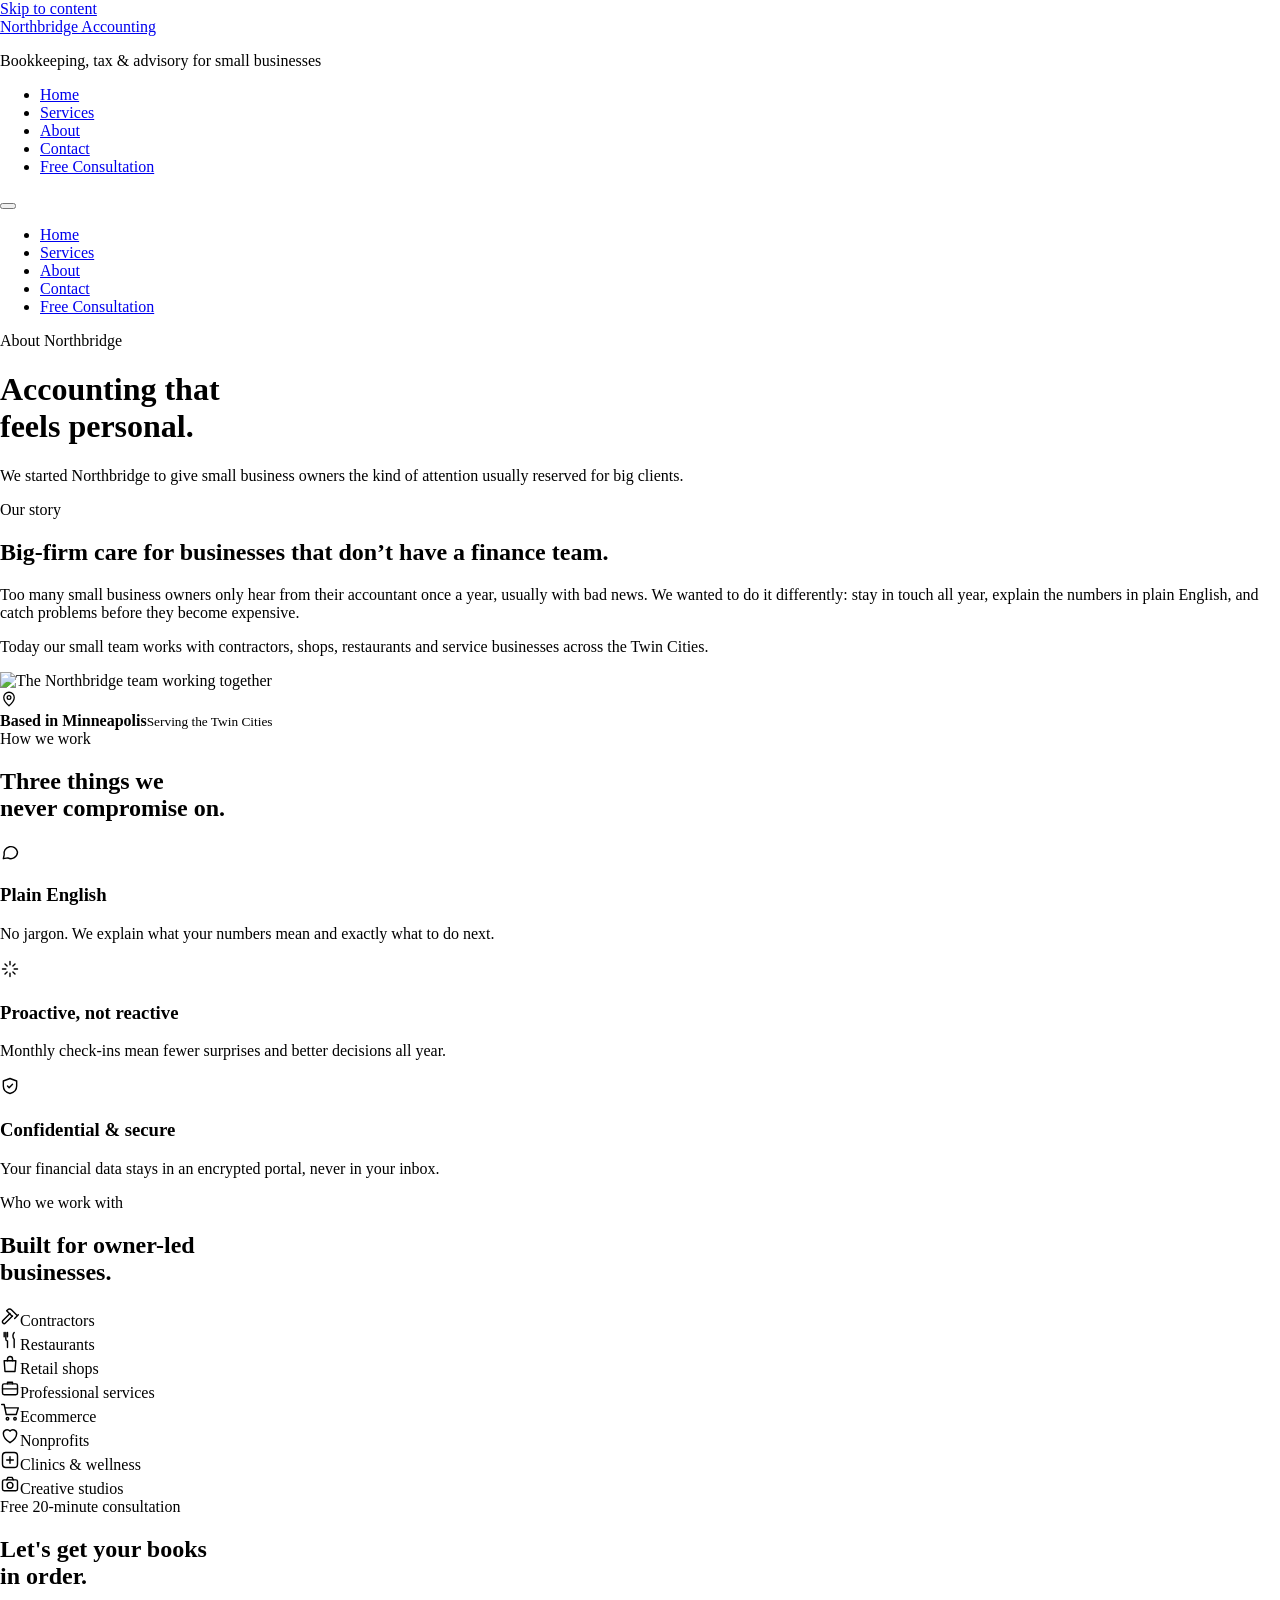
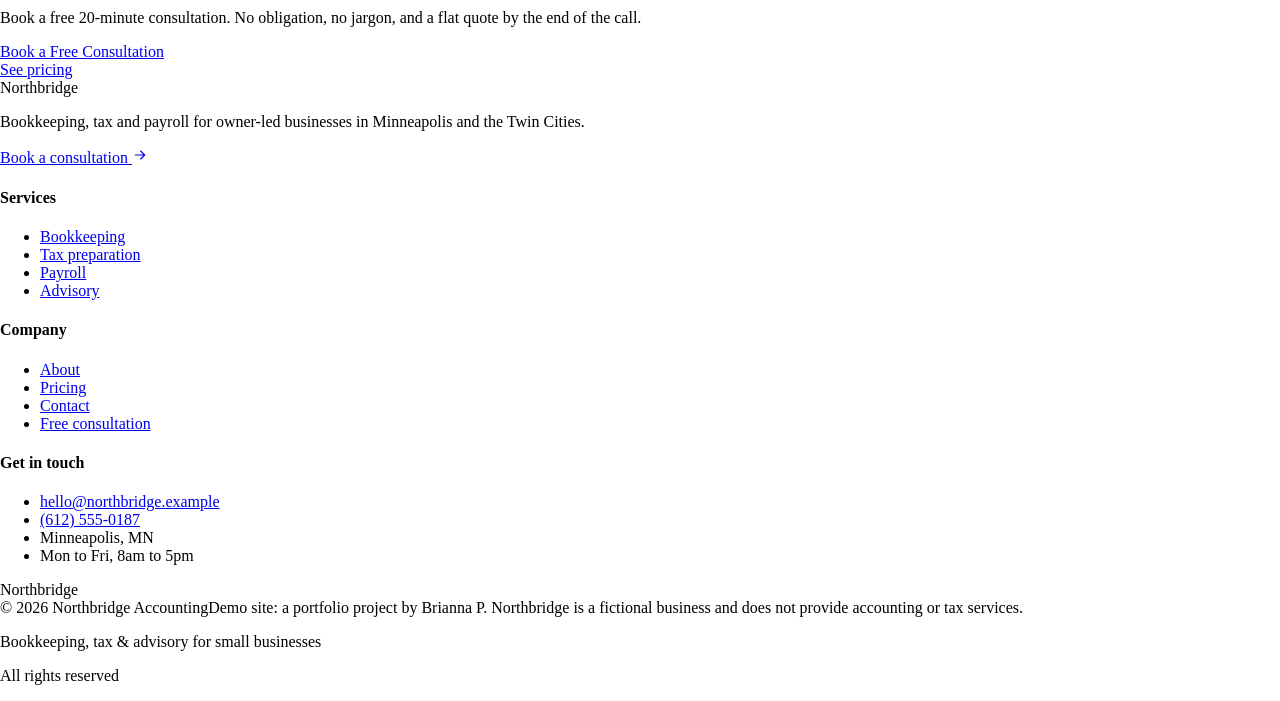
==== about/index.html @ c3b3b382 "Northbridge Accounting demo site (static export of WordPress + Elementor build) Co-Authored-By: Clau" ====
<!doctype html>
<html lang="en-US">
<head>
<meta name="robots" content="noindex">
	<meta charset="UTF-8">
	<meta name="viewport" content="width=device-width, initial-scale=1">
	<link rel="profile" href="https://gmpg.org/xfn/11">
		<style>
		@media (prefers-reduced-motion: no-preference) {
			@view-transition {
				navigation: auto;
			}

			::view-transition-group(root),
			::view-transition-old(root),
			::view-transition-new(root) {
				animation-delay: 0s;
				animation-duration: 0s;
			}

			::view-transition-old(root),
			::view-transition-new(root) {
				mix-blend-mode: normal;
			}
		}
	</style>
	<title>About &#8211; Northbridge Accounting</title>
<meta name='robots' content='max-image-preview:large' />
<meta name="theme-color" content="#0A0F1C">
<link rel='dns-prefetch' href='//fonts.googleapis.com' />
<link rel="alternate" type="application/rss+xml" title="Northbridge Accounting &raquo; Feed" href="/northbridge-demo/feed/" />
<link rel="alternate" type="application/rss+xml" title="Northbridge Accounting &raquo; Comments Feed" href="/northbridge-demo/comments/feed/" />
<style id="wp-img-auto-sizes-contain-inline-css">
img:is([sizes=auto i],[sizes^="auto," i]){contain-intrinsic-size:3000px 1500px}
/*# sourceURL=wp-img-auto-sizes-contain-inline-css */
</style>
<style id="wp-emoji-styles-inline-css">

	img.wp-smiley, img.emoji {
		display: inline !important;
		border: none !important;
		box-shadow: none !important;
		height: 1em !important;
		width: 1em !important;
		margin: 0 0.07em !important;
		vertical-align: -0.1em !important;
		background: none !important;
		padding: 0 !important;
	}
/*# sourceURL=wp-emoji-styles-inline-css */
</style>
<style id="global-styles-inline-css">
:root{--wp--preset--aspect-ratio--square: 1;--wp--preset--aspect-ratio--4-3: 4/3;--wp--preset--aspect-ratio--3-4: 3/4;--wp--preset--aspect-ratio--3-2: 3/2;--wp--preset--aspect-ratio--2-3: 2/3;--wp--preset--aspect-ratio--16-9: 16/9;--wp--preset--aspect-ratio--9-16: 9/16;--wp--preset--color--black: #000000;--wp--preset--color--cyan-bluish-gray: #abb8c3;--wp--preset--color--white: #ffffff;--wp--preset--color--pale-pink: #f78da7;--wp--preset--color--vivid-red: #cf2e2e;--wp--preset--color--luminous-vivid-orange: #ff6900;--wp--preset--color--luminous-vivid-amber: #fcb900;--wp--preset--color--light-green-cyan: #7bdcb5;--wp--preset--color--vivid-green-cyan: #00d084;--wp--preset--color--pale-cyan-blue: #8ed1fc;--wp--preset--color--vivid-cyan-blue: #0693e3;--wp--preset--color--vivid-purple: #9b51e0;--wp--preset--gradient--vivid-cyan-blue-to-vivid-purple: linear-gradient(135deg,rgb(6,147,227) 0%,rgb(155,81,224) 100%);--wp--preset--gradient--light-green-cyan-to-vivid-green-cyan: linear-gradient(135deg,rgb(122,220,180) 0%,rgb(0,208,130) 100%);--wp--preset--gradient--luminous-vivid-amber-to-luminous-vivid-orange: linear-gradient(135deg,rgb(252,185,0) 0%,rgb(255,105,0) 100%);--wp--preset--gradient--luminous-vivid-orange-to-vivid-red: linear-gradient(135deg,rgb(255,105,0) 0%,rgb(207,46,46) 100%);--wp--preset--gradient--very-light-gray-to-cyan-bluish-gray: linear-gradient(135deg,rgb(238,238,238) 0%,rgb(169,184,195) 100%);--wp--preset--gradient--cool-to-warm-spectrum: linear-gradient(135deg,rgb(74,234,220) 0%,rgb(151,120,209) 20%,rgb(207,42,186) 40%,rgb(238,44,130) 60%,rgb(251,105,98) 80%,rgb(254,248,76) 100%);--wp--preset--gradient--blush-light-purple: linear-gradient(135deg,rgb(255,206,236) 0%,rgb(152,150,240) 100%);--wp--preset--gradient--blush-bordeaux: linear-gradient(135deg,rgb(254,205,165) 0%,rgb(254,45,45) 50%,rgb(107,0,62) 100%);--wp--preset--gradient--luminous-dusk: linear-gradient(135deg,rgb(255,203,112) 0%,rgb(199,81,192) 50%,rgb(65,88,208) 100%);--wp--preset--gradient--pale-ocean: linear-gradient(135deg,rgb(255,245,203) 0%,rgb(182,227,212) 50%,rgb(51,167,181) 100%);--wp--preset--gradient--electric-grass: linear-gradient(135deg,rgb(202,248,128) 0%,rgb(113,206,126) 100%);--wp--preset--gradient--midnight: linear-gradient(135deg,rgb(2,3,129) 0%,rgb(40,116,252) 100%);--wp--preset--font-size--small: 13px;--wp--preset--font-size--medium: 20px;--wp--preset--font-size--large: 36px;--wp--preset--font-size--x-large: 42px;--wp--preset--spacing--20: 0.44rem;--wp--preset--spacing--30: 0.67rem;--wp--preset--spacing--40: 1rem;--wp--preset--spacing--50: 1.5rem;--wp--preset--spacing--60: 2.25rem;--wp--preset--spacing--70: 3.38rem;--wp--preset--spacing--80: 5.06rem;--wp--preset--shadow--natural: 6px 6px 9px rgba(0, 0, 0, 0.2);--wp--preset--shadow--deep: 12px 12px 50px rgba(0, 0, 0, 0.4);--wp--preset--shadow--sharp: 6px 6px 0px rgba(0, 0, 0, 0.2);--wp--preset--shadow--outlined: 6px 6px 0px -3px rgb(255, 255, 255), 6px 6px rgb(0, 0, 0);--wp--preset--shadow--crisp: 6px 6px 0px rgb(0, 0, 0);}.wp-block-button{--wp--preset--dimension--25: 25%;--wp--preset--dimension--50: 50%;--wp--preset--dimension--75: 75%;--wp--preset--dimension--100: 100%;}:root { --wp--style--global--content-size: 800px;--wp--style--global--wide-size: 1200px; }:where(body) { margin: 0; }.wp-site-blocks > .alignleft { float: left; margin-right: 2em; }.wp-site-blocks > .alignright { float: right; margin-left: 2em; }.wp-site-blocks > .aligncenter { justify-content: center; margin-left: auto; margin-right: auto; }:where(.wp-site-blocks) > * { margin-block-start: 24px; margin-block-end: 0; }:where(.wp-site-blocks) > :first-child { margin-block-start: 0; }:where(.wp-site-blocks) > :last-child { margin-block-end: 0; }:root { --wp--style--block-gap: 24px; }:root :where(.is-layout-flow) > :first-child{margin-block-start: 0;}:root :where(.is-layout-flow) > :last-child{margin-block-end: 0;}:root :where(.is-layout-flow) > *{margin-block-start: 24px;margin-block-end: 0;}:root :where(.is-layout-constrained) > :first-child{margin-block-start: 0;}:root :where(.is-layout-constrained) > :last-child{margin-block-end: 0;}:root :where(.is-layout-constrained) > *{margin-block-start: 24px;margin-block-end: 0;}:root :where(.is-layout-flex){gap: 24px;}:root :where(.is-layout-grid){gap: 24px;}.is-layout-flow > .alignleft{float: left;margin-inline-start: 0;margin-inline-end: 2em;}.is-layout-flow > .alignright{float: right;margin-inline-start: 2em;margin-inline-end: 0;}.is-layout-flow > .aligncenter{margin-left: auto !important;margin-right: auto !important;}.is-layout-constrained > .alignleft{float: left;margin-inline-start: 0;margin-inline-end: 2em;}.is-layout-constrained > .alignright{float: right;margin-inline-start: 2em;margin-inline-end: 0;}.is-layout-constrained > .aligncenter{margin-left: auto !important;margin-right: auto !important;}.is-layout-constrained > :where(:not(.alignleft):not(.alignright):not(.alignfull)){max-width: var(--wp--style--global--content-size);margin-left: auto !important;margin-right: auto !important;}.is-layout-constrained > .alignwide{max-width: var(--wp--style--global--wide-size);}body .is-layout-flex{display: flex;}.is-layout-flex{flex-wrap: wrap;align-items: center;}.is-layout-flex > :is(*, div){margin: 0;}body .is-layout-grid{display: grid;}.is-layout-grid > :is(*, div){margin: 0;}body{padding-top: 0px;padding-right: 0px;padding-bottom: 0px;padding-left: 0px;}:root :where(.wp-element-button, .wp-block-button__link){background-color: #32373c;border-width: 0;color: #fff;font-family: inherit;font-size: inherit;font-style: inherit;font-weight: inherit;letter-spacing: inherit;line-height: inherit;padding-top: calc(0.667em + 2px);padding-right: calc(1.333em + 2px);padding-bottom: calc(0.667em + 2px);padding-left: calc(1.333em + 2px);text-decoration: none;text-transform: inherit;}.has-black-color{color: var(--wp--preset--color--black) !important;}.has-cyan-bluish-gray-color{color: var(--wp--preset--color--cyan-bluish-gray) !important;}.has-white-color{color: var(--wp--preset--color--white) !important;}.has-pale-pink-color{color: var(--wp--preset--color--pale-pink) !important;}.has-vivid-red-color{color: var(--wp--preset--color--vivid-red) !important;}.has-luminous-vivid-orange-color{color: var(--wp--preset--color--luminous-vivid-orange) !important;}.has-luminous-vivid-amber-color{color: var(--wp--preset--color--luminous-vivid-amber) !important;}.has-light-green-cyan-color{color: var(--wp--preset--color--light-green-cyan) !important;}.has-vivid-green-cyan-color{color: var(--wp--preset--color--vivid-green-cyan) !important;}.has-pale-cyan-blue-color{color: var(--wp--preset--color--pale-cyan-blue) !important;}.has-vivid-cyan-blue-color{color: var(--wp--preset--color--vivid-cyan-blue) !important;}.has-vivid-purple-color{color: var(--wp--preset--color--vivid-purple) !important;}.has-black-background-color{background-color: var(--wp--preset--color--black) !important;}.has-cyan-bluish-gray-background-color{background-color: var(--wp--preset--color--cyan-bluish-gray) !important;}.has-white-background-color{background-color: var(--wp--preset--color--white) !important;}.has-pale-pink-background-color{background-color: var(--wp--preset--color--pale-pink) !important;}.has-vivid-red-background-color{background-color: var(--wp--preset--color--vivid-red) !important;}.has-luminous-vivid-orange-background-color{background-color: var(--wp--preset--color--luminous-vivid-orange) !important;}.has-luminous-vivid-amber-background-color{background-color: var(--wp--preset--color--luminous-vivid-amber) !important;}.has-light-green-cyan-background-color{background-color: var(--wp--preset--color--light-green-cyan) !important;}.has-vivid-green-cyan-background-color{background-color: var(--wp--preset--color--vivid-green-cyan) !important;}.has-pale-cyan-blue-background-color{background-color: var(--wp--preset--color--pale-cyan-blue) !important;}.has-vivid-cyan-blue-background-color{background-color: var(--wp--preset--color--vivid-cyan-blue) !important;}.has-vivid-purple-background-color{background-color: var(--wp--preset--color--vivid-purple) !important;}.has-black-border-color{border-color: var(--wp--preset--color--black) !important;}.has-cyan-bluish-gray-border-color{border-color: var(--wp--preset--color--cyan-bluish-gray) !important;}.has-white-border-color{border-color: var(--wp--preset--color--white) !important;}.has-pale-pink-border-color{border-color: var(--wp--preset--color--pale-pink) !important;}.has-vivid-red-border-color{border-color: var(--wp--preset--color--vivid-red) !important;}.has-luminous-vivid-orange-border-color{border-color: var(--wp--preset--color--luminous-vivid-orange) !important;}.has-luminous-vivid-amber-border-color{border-color: var(--wp--preset--color--luminous-vivid-amber) !important;}.has-light-green-cyan-border-color{border-color: var(--wp--preset--color--light-green-cyan) !important;}.has-vivid-green-cyan-border-color{border-color: var(--wp--preset--color--vivid-green-cyan) !important;}.has-pale-cyan-blue-border-color{border-color: var(--wp--preset--color--pale-cyan-blue) !important;}.has-vivid-cyan-blue-border-color{border-color: var(--wp--preset--color--vivid-cyan-blue) !important;}.has-vivid-purple-border-color{border-color: var(--wp--preset--color--vivid-purple) !important;}.has-vivid-cyan-blue-to-vivid-purple-gradient-background{background: var(--wp--preset--gradient--vivid-cyan-blue-to-vivid-purple) !important;}.has-light-green-cyan-to-vivid-green-cyan-gradient-background{background: var(--wp--preset--gradient--light-green-cyan-to-vivid-green-cyan) !important;}.has-luminous-vivid-amber-to-luminous-vivid-orange-gradient-background{background: var(--wp--preset--gradient--luminous-vivid-amber-to-luminous-vivid-orange) !important;}.has-luminous-vivid-orange-to-vivid-red-gradient-background{background: var(--wp--preset--gradient--luminous-vivid-orange-to-vivid-red) !important;}.has-very-light-gray-to-cyan-bluish-gray-gradient-background{background: var(--wp--preset--gradient--very-light-gray-to-cyan-bluish-gray) !important;}.has-cool-to-warm-spectrum-gradient-background{background: var(--wp--preset--gradient--cool-to-warm-spectrum) !important;}.has-blush-light-purple-gradient-background{background: var(--wp--preset--gradient--blush-light-purple) !important;}.has-blush-bordeaux-gradient-background{background: var(--wp--preset--gradient--blush-bordeaux) !important;}.has-luminous-dusk-gradient-background{background: var(--wp--preset--gradient--luminous-dusk) !important;}.has-pale-ocean-gradient-background{background: var(--wp--preset--gradient--pale-ocean) !important;}.has-electric-grass-gradient-background{background: var(--wp--preset--gradient--electric-grass) !important;}.has-midnight-gradient-background{background: var(--wp--preset--gradient--midnight) !important;}.has-small-font-size{font-size: var(--wp--preset--font-size--small) !important;}.has-medium-font-size{font-size: var(--wp--preset--font-size--medium) !important;}.has-large-font-size{font-size: var(--wp--preset--font-size--large) !important;}.has-x-large-font-size{font-size: var(--wp--preset--font-size--x-large) !important;}
:root :where(.wp-block-icon svg){width: 24px;}
:root :where(.wp-block-pullquote){font-size: 1.5em;line-height: 1.6;}
/*# sourceURL=global-styles-inline-css */
</style>
<link rel='stylesheet' id='contact-form-7-css' href='/northbridge-demo/wp-content/plugins/contact-form-7/includes/css/styles.css?ver=6.2.3' media='all' />
<link rel='stylesheet' id='hello-elementor-css' href='/northbridge-demo/wp-content/themes/hello-elementor/assets/css/reset.css?ver=3.5.1' media='all' />
<link rel='stylesheet' id='hello-elementor-theme-style-css' href='/northbridge-demo/wp-content/themes/hello-elementor/assets/css/theme.css?ver=3.5.1' media='all' />
<link rel='stylesheet' id='hello-elementor-header-footer-css' href='/northbridge-demo/wp-content/themes/hello-elementor/assets/css/header-footer.css?ver=3.5.1' media='all' />
<link rel='stylesheet' id='elementor-frontend-css' href='/northbridge-demo/wp-content/plugins/elementor/assets/css/frontend.min.css?ver=4.3.5' media='all' />
<style id="elementor-frontend-inline-css">
.e-heading-base a, .e-paragraph-base a { all: unset; cursor: pointer; }form[data-element_type="e-form"].form-state-success [data-element_type="e-form-success-message"],form[data-element_type="e-form"].form-state-error [data-element_type="e-form-error-message"]{ display: block; }.elementor-edit-mode [data-element_type="e-form-success-message"]:is(.elementor-element-editable, :has(.elementor-element-editable), :has(> .elementor-empty-view)),.elementor-edit-mode [data-element_type="e-form-error-message"]:is(.elementor-element-editable, :has(.elementor-element-editable), :has(> .elementor-empty-view)){ display: block; }.e-background-video { position: relative; overflow: hidden; }.e-background-video__media { position: absolute; inset: 0; width: 100%; height: 100%; object-fit: cover; pointer-events: none; z-index: 0; }.e-background-video__content { position: relative; z-index: 1; flex: 1 1 auto; }.elementor-edit-mode .e-background-video__content.e-atomic-element:has(> .elementor-empty-view) { display: flex; flex-direction: column; flex: 1 1 auto; min-height: 0; }.elementor-edit-mode .e-background-video__content.e-atomic-element:has(> .elementor-empty-view) > .elementor-empty-view.elementor-empty-view { position: relative; flex: 1 1 auto; min-height: 120px; height: auto; width: 100%; }.elementor-edit-mode .e-background-video__content.e-atomic-element:has(> .elementor-empty-view) > .elementor-empty-view > .elementor-first-add { position: absolute; inset: 0; width: 100%; height: 100%; }.e-background-video__controls { z-index: 2; }.e-background-video__play, .e-background-video__pause { appearance: none; -webkit-appearance: none; }.e-background-video.e-background-video--playing .e-background-video__play { display: none; }.e-background-video.e-background-video--paused .e-background-video__pause { display: none; }.e-background-video:not(.e-background-video--playing):not(.e-background-video--paused) .e-background-video__controls,.e-background-video:not(.e-background-video--playing):not(.e-background-video--paused) .e-background-video__play,.e-background-video:not(.e-background-video--playing):not(.e-background-video--paused) .e-background-video__pause { display: none; }.e-accordion-item-header-base { list-style: none; }.e-accordion-item-header-base::-webkit-details-marker { display: none; }.e-accordion-item-base { interpolate-size: allow-keywords; }.e-accordion-item-base::details-content {block-size: 0; overflow: hidden;transition: block-size .3s ease, content-visibility .3s ease allow-discrete;}.e-accordion-item-base[open]::details-content { block-size: auto; }.e-accordion-item-icon-base.e-accordion-item-icon-base .e-svg-base { width: auto; height: 100%; max-width: 100%; }.e-accordion-item-icon-base.e-accordion-item-icon-base .e-svg-base svg { width: auto !important; }.e-accordion-item-icon-base svg { transition: transform .3s ease; }.e-accordion-item-base[open] > summary .e-accordion-item-icon-base svg { transform: rotate(180deg); }
/*# sourceURL=elementor-frontend-inline-css */
</style>
<link rel='stylesheet' id='elementor-post-4-css' href='/northbridge-demo/wp-content/uploads/elementor/css/post-4.css?ver=1792617129' media='all' />
<link rel='stylesheet' id='widget-heading-css' href='/northbridge-demo/wp-content/plugins/elementor/assets/css/widget-heading.min.css?ver=4.3.5' media='all' />
<link rel='stylesheet' id='elementor-post-21-css' href='/northbridge-demo/wp-content/uploads/elementor/css/post-21.css?ver=1792617133' media='all' />
<link rel='stylesheet' id='base-desktop-css' href='/northbridge-demo/wp-content/uploads/elementor/css/base-desktop.css?ver=6ad92aa936b00' media='all' />
<link rel='stylesheet' id='base-mobile-css' href='/northbridge-demo/wp-content/uploads/elementor/css/base-mobile.css?ver=6ad92aa936b00' media='(max-width:767px)' />
<link rel='stylesheet' id='nb-fonts-css' href='https://fonts.googleapis.com/css2?family=Inter:wght@400;500;600&#038;family=Inter+Tight:wght@500;600;700&#038;display=swap' media='all' />
<link rel='stylesheet' id='nb-site-css' href='/northbridge-demo/wp-content/plugins/northbridge-site/assets/nb.css?ver=1.0.1792617644' media='all' />
<link rel='stylesheet' id='elementor-gf-intertight-css' href='https://fonts.googleapis.com/css?family=Inter+Tight:100,100italic,200,200italic,300,300italic,400,400italic,500,500italic,600,600italic,700,700italic,800,800italic,900,900italic&#038;display=swap' media='all' />
<link rel='stylesheet' id='elementor-gf-inter-css' href='https://fonts.googleapis.com/css?family=Inter:100,100italic,200,200italic,300,300italic,400,400italic,500,500italic,600,600italic,700,700italic,800,800italic,900,900italic&#038;display=swap' media='all' />
<script id="jquery-core-js" src="/northbridge-demo/wp-includes/js/jquery/jquery.min.js?ver=3.7.1"></script>
<script id="jquery-migrate-js" src="/northbridge-demo/wp-includes/js/jquery/jquery-migrate.min.js?ver=3.4.1"></script>
<meta name="generator" content="WordPress 7.1.3" />
<link rel="canonical" href="/northbridge-demo/about/" />
<link rel='shortlink' href='/northbridge-demo/?p=21' />
	<script>
		function addTargetBlankToExternalLinks() {
			function addTargetBlank(a) {
				const url = new URL(a.href, location);
				if (url.origin !== location.origin) {
					a.target = '_blank';
				}
			}

			// Set target="_blank" for existing external links – this
			// covers keyboard navigation.
			document.querySelectorAll('a[href]').forEach(a => {
				addTargetBlank(a);
			});

			// Set target="_blank" for external links when clicked.
			// This covers links that are added after the page has loaded.
			document.addEventListener('click', e => {
				// window, document, SVG Text nodes etc. don't have the `closest` method
				if ( !e.target?.closest ) {
					return;
				}
				const a = e.target.closest('a[href]');
				if (!a) return;
				addTargetBlank(a);
			});

			// Also handle focus events to cover keyboard navigation on
			// links that are added after the page has loaded.
			document.addEventListener('focus', e => {
				// window, document, SVG Text nodes etc. don't have the `closest` method
				if ( !e.target?.closest ) {
					return;
				}
				const a = e.target?.closest('a[href]');
				if (!a) return;
				addTargetBlank(a);
			}, true);
		}

		if (document.readyState === 'loading') {
			document.addEventListener('DOMContentLoaded', addTargetBlankToExternalLinks);
		} else {
			addTargetBlankToExternalLinks();
		}
	</script>

		<meta name="generator" content="Elementor 4.3.5; features: e_font_icon_svg, additional_custom_breakpoints; settings: css_print_method-external, google_font-enabled, font_display-swap">
			<style>
				.e-con.e-parent:nth-of-type(n+4):not(.e-lazyloaded):not(.e-no-lazyload),
				.e-con.e-parent:nth-of-type(n+4):not(.e-lazyloaded):not(.e-no-lazyload) * {
					background-image: none !important;
				}
				@media screen and (max-height: 1024px) {
					.e-con.e-parent:nth-of-type(n+3):not(.e-lazyloaded):not(.e-no-lazyload),
					.e-con.e-parent:nth-of-type(n+3):not(.e-lazyloaded):not(.e-no-lazyload) * {
						background-image: none !important;
					}
				}
				@media screen and (max-height: 640px) {
					.e-con.e-parent:nth-of-type(n+2):not(.e-lazyloaded):not(.e-no-lazyload),
					.e-con.e-parent:nth-of-type(n+2):not(.e-lazyloaded):not(.e-no-lazyload) * {
						background-image: none !important;
					}
				}
			</style>
			</head>
<body class="wp-singular page-template page-template-elementor_header_footer page page-id-21 wp-embed-responsive wp-theme-hello-elementor hello-elementor-default elementor-default elementor-template-full-width elementor-kit-4 elementor-page elementor-page-21">


<a class="skip-link screen-reader-text" href="#content">Skip to content</a>

<header id="site-header" class="site-header dynamic-header menu-dropdown-tablet">
	<div class="header-inner">
		<div class="site-branding show-title">
							<div class="site-title show">
					<a href="/northbridge-demo/" title="Home" rel="home">
						Northbridge Accounting					</a>
				</div>
							<p class="site-description show">
					Bookkeeping, tax &amp; advisory for small businesses				</p>
					</div>

					<nav class="site-navigation show" aria-label="Main menu">
				<ul id="menu-main-menu" class="menu"><li id="menu-item-27" class="menu-item menu-item-type-post_type menu-item-object-page menu-item-home menu-item-27"><a href="/northbridge-demo/">Home</a></li>
<li id="menu-item-28" class="menu-item menu-item-type-post_type menu-item-object-page menu-item-28"><a href="/northbridge-demo/services/">Services</a></li>
<li id="menu-item-29" class="menu-item menu-item-type-post_type menu-item-object-page current-menu-item page_item page-item-21 current_page_item menu-item-29"><a href="/northbridge-demo/about/" aria-current="page">About</a></li>
<li id="menu-item-30" class="menu-item menu-item-type-post_type menu-item-object-page menu-item-30"><a href="/northbridge-demo/contact/">Contact</a></li>
<li id="menu-item-31" class="fw-nav-cta menu-item menu-item-type-post_type menu-item-object-page menu-item-31"><a href="/northbridge-demo/book/">Free Consultation</a></li>
</ul>			</nav>
							<div class="site-navigation-toggle-holder show">
				<button type="button" class="site-navigation-toggle" aria-expanded="false" aria-label="Menu">
					<span class="site-navigation-toggle-icon" aria-hidden="true"></span>
				</button>
			</div>
			<nav class="site-navigation-dropdown show" aria-label="Mobile menu" aria-hidden="true" inert>
				<ul id="menu-main-menu-1" class="menu"><li class="menu-item menu-item-type-post_type menu-item-object-page menu-item-home menu-item-27"><a href="/northbridge-demo/">Home</a></li>
<li class="menu-item menu-item-type-post_type menu-item-object-page menu-item-28"><a href="/northbridge-demo/services/">Services</a></li>
<li class="menu-item menu-item-type-post_type menu-item-object-page current-menu-item page_item page-item-21 current_page_item menu-item-29"><a href="/northbridge-demo/about/" aria-current="page">About</a></li>
<li class="menu-item menu-item-type-post_type menu-item-object-page menu-item-30"><a href="/northbridge-demo/contact/">Contact</a></li>
<li class="fw-nav-cta menu-item menu-item-type-post_type menu-item-object-page menu-item-31"><a href="/northbridge-demo/book/">Free Consultation</a></li>
</ul>			</nav>
			</div>
</header>
		<div data-elementor-type="wp-page" data-elementor-id="21" class="elementor elementor-21">
				<div class="elementor-element elementor-element-6e38fbf e-con-boxed nb-sec nb-phero nb-glow nb-d e-flex e-con e-parent" data-id="6e38fbf" data-element_type="container" data-e-type="container">
					<div class="e-con-inner">
				<div class="elementor-element elementor-element-133dc81 nb-fit elementor-widget elementor-widget-html" data-id="133dc81" data-element_type="widget" data-e-type="widget" data-widget_type="html.default">
					<span class="nb-pill"><span class="nb-dot"></span>About Northbridge</span>				</div>
				<div class="elementor-element elementor-element-d92f760 nb-h1 nb-center elementor-widget elementor-widget-heading" data-id="d92f760" data-element_type="widget" data-e-type="widget" data-widget_type="heading.default">
					<h1 class="elementor-heading-title elementor-size-default">Accounting that<br>feels personal.</h1>				</div>
				<div class="elementor-element elementor-element-6845a12 nb-lead nb-center elementor-widget elementor-widget-text-editor" data-id="6845a12" data-element_type="widget" data-e-type="widget" data-widget_type="text-editor.default">
									<p>We started Northbridge to give small business owners the kind of attention usually reserved for big clients.</p>								</div>
					</div>
				</div>
		<div class="elementor-element elementor-element-accecc8 e-con-boxed nb-sec e-flex e-con e-parent" data-id="accecc8" data-element_type="container" data-e-type="container">
					<div class="e-con-inner">
		<div class="elementor-element elementor-element-1b73380 e-con-full e-flex e-con e-child" data-id="1b73380" data-element_type="container" data-e-type="container">
		<div class="elementor-element elementor-element-691aa7d e-con-full e-flex e-con e-child" data-id="691aa7d" data-element_type="container" data-e-type="container">
				<div class="elementor-element elementor-element-c9df778 nb-fit elementor-widget elementor-widget-html" data-id="c9df778" data-element_type="widget" data-e-type="widget" data-widget_type="html.default">
					<span class="nb-eyebrow">Our story</span>				</div>
				<div class="elementor-element elementor-element-39b9e12 nb-h2 elementor-widget elementor-widget-heading" data-id="39b9e12" data-element_type="widget" data-e-type="widget" data-widget_type="heading.default">
					<h2 class="elementor-heading-title elementor-size-default">Big-firm care for businesses that don&#8217;t have a finance team.</h2>				</div>
				<div class="elementor-element elementor-element-05b0056 nb-lead elementor-widget elementor-widget-text-editor" data-id="05b0056" data-element_type="widget" data-e-type="widget" data-widget_type="text-editor.default">
									<p>Too many small business owners only hear from their accountant once a year, usually with bad news. We wanted to do it differently: stay in touch all year, explain the numbers in plain English, and catch problems before they become expensive.</p><p>Today our small team works with contractors, shops, restaurants and service businesses across the Twin Cities.</p>								</div>
				</div>
		<div class="elementor-element elementor-element-0fdb8b2 e-con-full e-flex e-con e-child" data-id="0fdb8b2" data-element_type="container" data-e-type="container">
				<div class="elementor-element elementor-element-bbab612 elementor-widget elementor-widget-html" data-id="bbab612" data-element_type="widget" data-e-type="widget" data-widget_type="html.default">
					<div class="nb-photo"><img decoding="async" src="/northbridge-demo/wp-content/uploads/2026/10/northbridge-team-1024x684.jpg" alt="The Northbridge team working together" loading="lazy"><div class="nb-chip"><span class="nb-fi"><svg width="18" height="18" viewBox="0 0 24 24" fill="none" stroke="currentColor" stroke-width="1.7" stroke-linecap="round" stroke-linejoin="round" aria-hidden="true"><path d="M12 21s-7-6-7-11a7 7 0 0 1 14 0c0 5-7 11-7 11z"/><circle cx="12" cy="10" r="2.5"/></svg></span><div><b>Based in Minneapolis</b><small>Serving the Twin Cities</small></div></div></div>				</div>
				</div>
				</div>
					</div>
				</div>
		<div class="elementor-element elementor-element-2e67838 e-con-boxed nb-sec nb-alt e-flex e-con e-parent" data-id="2e67838" data-element_type="container" data-e-type="container">
					<div class="e-con-inner">
				<div class="elementor-element elementor-element-fc56bd7 nb-fit elementor-widget elementor-widget-html" data-id="fc56bd7" data-element_type="widget" data-e-type="widget" data-widget_type="html.default">
					<span class="nb-eyebrow">How we work</span>				</div>
				<div class="elementor-element elementor-element-6fbd22b nb-h2 nb-center elementor-widget elementor-widget-heading" data-id="6fbd22b" data-element_type="widget" data-e-type="widget" data-widget_type="heading.default">
					<h2 class="elementor-heading-title elementor-size-default">Three things we<br><span class="nb-soft">never compromise on.</span></h2>				</div>
				<div class="elementor-element elementor-element-8169616 elementor-widget elementor-widget-html" data-id="8169616" data-element_type="widget" data-e-type="widget" data-widget_type="html.default">
					<div class="nb-feats nb-feats--light">
<div class="nb-feat"><span class="nb-ico"><svg width="20" height="20" viewBox="0 0 24 24" fill="none" stroke="currentColor" stroke-width="1.7" stroke-linecap="round" stroke-linejoin="round" aria-hidden="true"><path d="M21 12a8 8 0 0 1-11.6 7.1L4 20l1-4.6A8 8 0 1 1 21 12z"/></svg></span><h3>Plain English</h3><p>No jargon. We explain what your numbers mean and exactly what to do next.</p></div>
<div class="nb-feat"><span class="nb-ico"><svg width="20" height="20" viewBox="0 0 24 24" fill="none" stroke="currentColor" stroke-width="1.7" stroke-linecap="round" stroke-linejoin="round" aria-hidden="true"><path d="M12 3v4M12 17v4M3 12h4M17 12h4M6 6l2.5 2.5M15.5 15.5 18 18M6 18l2.5-2.5M15.5 8.5 18 6"/></svg></span><h3>Proactive, not reactive</h3><p>Monthly check-ins mean fewer surprises and better decisions all year.</p></div>
<div class="nb-feat"><span class="nb-ico"><svg width="20" height="20" viewBox="0 0 24 24" fill="none" stroke="currentColor" stroke-width="1.7" stroke-linecap="round" stroke-linejoin="round" aria-hidden="true"><path d="M12 3 4 6v6c0 5 3.5 8 8 9 4.5-1 8-4 8-9V6z"/><path d="m9 12 2 2 4-4"/></svg></span><h3>Confidential &amp; secure</h3><p>Your financial data stays in an encrypted portal, never in your inbox.</p></div>
</div>				</div>
					</div>
				</div>
		<div class="elementor-element elementor-element-598fd8d e-con-boxed nb-sec e-flex e-con e-parent" data-id="598fd8d" data-element_type="container" data-e-type="container">
					<div class="e-con-inner">
				<div class="elementor-element elementor-element-d2cf46b nb-fit elementor-widget elementor-widget-html" data-id="d2cf46b" data-element_type="widget" data-e-type="widget" data-widget_type="html.default">
					<span class="nb-eyebrow">Who we work with</span>				</div>
				<div class="elementor-element elementor-element-9cd0c47 nb-h2 nb-center elementor-widget elementor-widget-heading" data-id="9cd0c47" data-element_type="widget" data-e-type="widget" data-widget_type="heading.default">
					<h2 class="elementor-heading-title elementor-size-default">Built for owner-led<br><span class="nb-soft">businesses.</span></h2>				</div>
				<div class="elementor-element elementor-element-778a12c elementor-widget elementor-widget-html" data-id="778a12c" data-element_type="widget" data-e-type="widget" data-widget_type="html.default">
					<div class="nb-inds"><div class="nb-indt"><span class="nb-ico"><svg width="20" height="20" viewBox="0 0 24 24" fill="none" stroke="currentColor" stroke-width="1.7" stroke-linecap="round" stroke-linejoin="round" aria-hidden="true"><path d="m15 12-8.5 8.5a2.1 2.1 0 0 1-3-3L12 9"/><path d="M17.6 15 22 10.6M20.9 11.7l-6.6-6.6a4 4 0 0 0-5.6 0L8 5.8l6.6 6.6"/></svg></span>Contractors</div><div class="nb-indt"><span class="nb-ico"><svg width="20" height="20" viewBox="0 0 24 24" fill="none" stroke="currentColor" stroke-width="1.7" stroke-linecap="round" stroke-linejoin="round" aria-hidden="true"><path d="M7 3v8a2 2 0 0 0 2 2v8M5 3v5M9 3v5M17 3c-2 2-2 6 0 8v10"/></svg></span>Restaurants</div><div class="nb-indt"><span class="nb-ico"><svg width="20" height="20" viewBox="0 0 24 24" fill="none" stroke="currentColor" stroke-width="1.7" stroke-linecap="round" stroke-linejoin="round" aria-hidden="true"><path d="M5 8h14l-1 13H6z"/><path d="M9 8V6a3 3 0 0 1 6 0v2"/></svg></span>Retail shops</div><div class="nb-indt"><span class="nb-ico"><svg width="20" height="20" viewBox="0 0 24 24" fill="none" stroke="currentColor" stroke-width="1.7" stroke-linecap="round" stroke-linejoin="round" aria-hidden="true"><rect x="3" y="7" width="18" height="13" rx="2"/><path d="M9 7V5h6v2M3 13h18"/></svg></span>Professional services</div><div class="nb-indt"><span class="nb-ico"><svg width="20" height="20" viewBox="0 0 24 24" fill="none" stroke="currentColor" stroke-width="1.7" stroke-linecap="round" stroke-linejoin="round" aria-hidden="true"><circle cx="9" cy="20" r="1.5"/><circle cx="18" cy="20" r="1.5"/><path d="M2 3h3l2.5 12h12L22 7H6"/></svg></span>Ecommerce</div><div class="nb-indt"><span class="nb-ico"><svg width="20" height="20" viewBox="0 0 24 24" fill="none" stroke="currentColor" stroke-width="1.7" stroke-linecap="round" stroke-linejoin="round" aria-hidden="true"><path d="M12 20s-8-5-8-11a4.5 4.5 0 0 1 8-2.8A4.5 4.5 0 0 1 20 9c0 6-8 11-8 11z"/></svg></span>Nonprofits</div><div class="nb-indt"><span class="nb-ico"><svg width="20" height="20" viewBox="0 0 24 24" fill="none" stroke="currentColor" stroke-width="1.7" stroke-linecap="round" stroke-linejoin="round" aria-hidden="true"><rect x="3" y="3" width="18" height="18" rx="4"/><path d="M12 8v8M8 12h8"/></svg></span>Clinics &amp; wellness</div><div class="nb-indt"><span class="nb-ico"><svg width="20" height="20" viewBox="0 0 24 24" fill="none" stroke="currentColor" stroke-width="1.7" stroke-linecap="round" stroke-linejoin="round" aria-hidden="true"><rect x="3" y="7" width="18" height="13" rx="2"/><circle cx="12" cy="13.5" r="3.5"/><path d="M8 7l1.5-3h5L16 7"/></svg></span>Creative studios</div></div>				</div>
					</div>
				</div>
		<div class="elementor-element elementor-element-29f48da e-con-boxed nb-sec nb-ctawrap e-flex e-con e-parent" data-id="29f48da" data-element_type="container" data-e-type="container">
					<div class="e-con-inner">
		<div class="elementor-element elementor-element-da71c23 e-con-full nb-cta nb-glow nb-d e-flex e-con e-child" data-id="da71c23" data-element_type="container" data-e-type="container">
				<div class="elementor-element elementor-element-3e9d049 nb-fit elementor-widget elementor-widget-html" data-id="3e9d049" data-element_type="widget" data-e-type="widget" data-widget_type="html.default">
					<span class="nb-pill"><span class="nb-dot"></span>Free 20-minute consultation</span>				</div>
				<div class="elementor-element elementor-element-6fc2ea5 nb-h2 nb-center elementor-widget elementor-widget-heading" data-id="6fc2ea5" data-element_type="widget" data-e-type="widget" data-widget_type="heading.default">
					<h2 class="elementor-heading-title elementor-size-default">Let's get your books<br>in order.</h2>				</div>
				<div class="elementor-element elementor-element-c4bd17d nb-lead nb-center elementor-widget elementor-widget-text-editor" data-id="c4bd17d" data-element_type="widget" data-e-type="widget" data-widget_type="text-editor.default">
									<p>Book a free 20-minute consultation. No obligation, no jargon, and a flat quote by the end of the call.</p>								</div>
		<div class="elementor-element elementor-element-4c6fc56 e-con-full e-flex e-con e-child" data-id="4c6fc56" data-element_type="container" data-e-type="container">
				<div class="elementor-element elementor-element-80f7738 nb-btn nb-btn--accent nb-btn--arrow elementor-widget elementor-widget-button" data-id="80f7738" data-element_type="widget" data-e-type="widget" data-widget_type="button.default">
										<a class="elementor-button elementor-button-link elementor-size-sm" href="/northbridge-demo/book/">
						<span class="elementor-button-content-wrapper">
									<span class="elementor-button-text">Book a Free Consultation</span>
					</span>
					</a>
								</div>
				<div class="elementor-element elementor-element-bfdce60 nb-btn nb-btn--ghost elementor-widget elementor-widget-button" data-id="bfdce60" data-element_type="widget" data-e-type="widget" data-widget_type="button.default">
										<a class="elementor-button elementor-button-link elementor-size-sm" href="/northbridge-demo/services/">
						<span class="elementor-button-content-wrapper">
									<span class="elementor-button-text">See pricing</span>
					</span>
					</a>
								</div>
				</div>
				</div>
					</div>
				</div>
		<div class="elementor-element elementor-element-7bc9443 e-con-boxed nb-sec nb-footer nb-d e-flex e-con e-parent" data-id="7bc9443" data-element_type="container" data-e-type="container">
					<div class="e-con-inner">
				<div class="elementor-element elementor-element-ed68e30 elementor-widget elementor-widget-html" data-id="ed68e30" data-element_type="widget" data-e-type="widget" data-widget_type="html.default">
					<div class="nb-ft">
<div><div class="nb-brand"><span class="nb-mark"></span>Northbridge</div><p>Bookkeeping, tax and payroll for owner-led businesses in Minneapolis and the Twin Cities.</p><a class="nb-a nb-a--accent" href="/northbridge-demo/book/">Book a consultation <svg width="16" height="16" viewBox="0 0 24 24" fill="none" stroke="currentColor" stroke-width="1.7" stroke-linecap="round" stroke-linejoin="round" aria-hidden="true"><path d="M5 12h14M13 6l6 6-6 6"/></svg></a></div>
<div><h4>Services</h4><ul><li><a href="/northbridge-demo/services/#bookkeeping">Bookkeeping</a></li><li><a href="/northbridge-demo/services/#tax">Tax preparation</a></li><li><a href="/northbridge-demo/services/#payroll">Payroll</a></li><li><a href="/northbridge-demo/services/#advisory">Advisory</a></li></ul></div>
<div><h4>Company</h4><ul><li><a href="/northbridge-demo/about/">About</a></li><li><a href="/northbridge-demo/services/">Pricing</a></li><li><a href="/northbridge-demo/contact/">Contact</a></li><li><a href="/northbridge-demo/book/">Free consultation</a></li></ul></div>
<div><h4>Get in touch</h4><ul><li><a href="mailto:hello@northbridge.example">hello@northbridge.example</a></li><li><a href="tel:+16125550187">(612) 555-0187</a></li><li>Minneapolis, MN</li><li>Mon to Fri, 8am to 5pm</li></ul></div>
</div>
<div class="nb-word" aria-hidden="true">Northbridge</div>
<div class="nb-fb"><span>© 2026 Northbridge Accounting</span><span>Demo site: a portfolio project by Brianna P. Northbridge is a fictional business and does not provide accounting or tax services.</span></div>				</div>
					</div>
				</div>
				</div>
		<footer id="site-footer" class="site-footer dynamic-footer footer-has-copyright">
	<div class="footer-inner">
		<div class="site-branding show-logo">
							<p class="site-description show">
					Bookkeeping, tax &amp; advisory for small businesses				</p>
					</div>

		
					<div class="copyright show">
				<p>All rights reserved</p>
			</div>
			</div>
</footer>

<script type="speculationrules">
{"prefetch":[{"source":"document","where":{"and":[{"href_matches":"{/scope\\:sad-chic-village}/*"},{"not":{"href_matches":["{/scope\\:sad-chic-village}/wp-*.php","{/scope\\:sad-chic-village}/wp-admin/*","{/scope\\:sad-chic-village/wp-content/uploads}/*","{/scope\\:sad-chic-village/wp-content}/*","{/scope\\:sad-chic-village/wp-content/plugins}/*","{/scope\\:sad-chic-village/wp-content/themes/hello-elementor}/*","{/scope\\:sad-chic-village}/*\\?(.+)"]}},{"not":{"selector_matches":"a[rel~=\"nofollow\"]"}},{"not":{"selector_matches":".no-prefetch, .no-prefetch a"}}]},"eagerness":"conservative"}]}
</script>
			<script>
				( () => {
					const lazyloadRunObserver = () => {
						const lazyloadBackgrounds = document.querySelectorAll( `.e-con.e-parent:not(.e-lazyloaded)` );
						const lazyloadBackgroundObserver = new IntersectionObserver( ( entries ) => {
							entries.forEach( ( entry ) => {
								if ( entry.isIntersecting ) {
									let lazyloadBackground = entry.target;
									if( lazyloadBackground ) {
										lazyloadBackground.classList.add( 'e-lazyloaded' );
									}
									lazyloadBackgroundObserver.unobserve( entry.target );
								}
							});
						}, { rootMargin: '200px 0px 200px 0px' } );
						lazyloadBackgrounds.forEach( ( lazyloadBackground ) => {
							lazyloadBackgroundObserver.observe( lazyloadBackground );
						} );
					};
					const events = [
						'DOMContentLoaded',
						'elementor/lazyload/observe',
					];
					events.forEach( ( event ) => {
						document.addEventListener( event, lazyloadRunObserver );
					} );
				} )();
			</script>
			<script id="hello-theme-frontend-js" src="/northbridge-demo/wp-content/themes/hello-elementor/assets/js/hello-frontend.js?ver=3.5.1"></script>
<script id="elementor-webpack-runtime-js" src="/northbridge-demo/wp-content/plugins/elementor/assets/js/webpack.runtime.min.js?ver=4.3.5"></script>
<script id="elementor-frontend-modules-js" src="/northbridge-demo/wp-content/plugins/elementor/assets/js/frontend-modules.min.js?ver=4.3.5"></script>
<script id="jquery-ui-core-js-before">
jQuery.uiBackCompat = true;
//# sourceURL=jquery-ui-core-js-before
</script>
<script id="jquery-ui-core-js" src="/northbridge-demo/wp-includes/js/jquery/ui/core.min.js?ver=1.14.2"></script>
<script id="elementor-frontend-js-before">
var elementorFrontendConfig = {"environmentMode":{"edit":false,"wpPreview":false,"isScriptDebug":false},"i18n":{"shareOnFacebook":"Share on Facebook","shareOnX":"Share on X","pinIt":"Pin it","download":"Download","downloadImage":"Download image","fullscreen":"Fullscreen","zoom":"Zoom","share":"Share","playVideo":"Play Video","previous":"Previous","next":"Next","close":"Close","a11yCarouselPrevSlideMessage":"Previous slide","a11yCarouselNextSlideMessage":"Next slide","a11yCarouselFirstSlideMessage":"This is the first slide","a11yCarouselLastSlideMessage":"This is the last slide","a11yCarouselPaginationBulletMessage":"Go to slide"},"is_rtl":false,"breakpoints":{"xs":0,"sm":480,"md":768,"lg":1025,"xl":1440,"xxl":1600},"responsive":{"breakpoints":{"mobile":{"label":"Mobile Portrait","value":767,"default_value":767,"direction":"max","is_enabled":true},"mobile_extra":{"label":"Mobile Landscape","value":880,"default_value":880,"direction":"max","is_enabled":false},"tablet":{"label":"Tablet Portrait","value":1024,"default_value":1024,"direction":"max","is_enabled":true},"tablet_extra":{"label":"Tablet Landscape","value":1200,"default_value":1200,"direction":"max","is_enabled":false},"laptop":{"label":"Laptop","value":1366,"default_value":1366,"direction":"max","is_enabled":false},"widescreen":{"label":"Widescreen","value":2400,"default_value":2400,"direction":"min","is_enabled":false}},"hasCustomBreakpoints":false},"version":"4.3.5","is_static":false,"experimentalFeatures":{"e_font_icon_svg":true,"additional_custom_breakpoints":true,"container":true,"e_optimized_markup":true,"hello-theme-header-footer":true,"nested-elements":true,"e_atomic_elements":true,"e_opt_in_v4":true,"import-export-customization":true},"urls":{"assets":"\/northbridge-demo\/wp-content\/plugins\/elementor\/assets\/","ajaxurl":"\/northbridge-demo\/wp-admin\/admin-ajax.php","uploadUrl":"\/northbridge-demo\/wp-content\/uploads"},"nonces":{"floatingButtonsClickTracking":"dac023ab94","atomicFormsSendForm":"d24f3dcb23"},"swiperClass":"swiper","settings":{"page":[],"editorPreferences":[]},"kit":{"active_breakpoints":["viewport_mobile","viewport_tablet"],"global_image_lightbox":"yes","lightbox_enable_counter":"yes","lightbox_enable_fullscreen":"yes","lightbox_enable_zoom":"yes","lightbox_enable_share":"yes","lightbox_title_src":"title","lightbox_description_src":"description","hello_header_logo_type":"title","hello_header_menu_layout":"horizontal","hello_footer_logo_type":"logo"},"post":{"id":21,"title":"About%20%E2%80%93%20Northbridge%20Accounting","excerpt":"","featuredImage":false}};
//# sourceURL=elementor-frontend-js-before
</script>
<script id="elementor-frontend-js" src="/northbridge-demo/wp-content/plugins/elementor/assets/js/frontend.min.js?ver=4.3.5"></script>
<script data-wp-strategy="defer" defer id="nb-site-js" src="/northbridge-demo/wp-content/plugins/northbridge-site/assets/nb.js?ver=1.0.1792617644"></script>
<script id="wp-emoji-settings" type="application/json">
{"baseUrl":"https://s.w.org/images/core/emoji/17.0.2/72x72/","ext":".png","svgUrl":"https://s.w.org/images/core/emoji/17.0.2/svg/","svgExt":".svg","source":{"concatemoji":"/northbridge-demo/wp-includes/js/wp-emoji-release.min.js?ver=7.1.3"}}
</script>
<script type="module">
/*! This file is auto-generated */
var e="script#wp-emoji-settings",t=document.querySelector(e);if(!(t instanceof HTMLScriptElement))throw new Error("Element missing: "+e);const r=JSON.parse(t.text),s=(window._wpemojiSettings=r,"wpEmojiSettingsSupports"),o=["flag","emoji"];function i(e){try{var t={supportTests:e,timestamp:(new Date).valueOf()};sessionStorage.setItem(s,JSON.stringify(t))}catch(e){}}function c(e,t,n){e.clearRect(0,0,e.canvas.width,e.canvas.height),e.fillText(t,0,0);t=new Uint32Array(e.getImageData(0,0,e.canvas.width,e.canvas.height).data);e.clearRect(0,0,e.canvas.width,e.canvas.height),e.fillText(n,0,0);const r=new Uint32Array(e.getImageData(0,0,e.canvas.width,e.canvas.height).data);return t.every((e,t)=>e===r[t])}function p(e,t){e.clearRect(0,0,e.canvas.width,e.canvas.height),e.fillText(t,0,0);var n=e.getImageData(16,16,1,1);for(let e=0;e<n.data.length;e++)if(0!==n.data[e])return!1;return!0}function u(e,t,n,r){switch(t){case"flag":return n(e,"\ud83c\udff3\ufe0f\u200d\u26a7\ufe0f","\ud83c\udff3\ufe0f\u200b\u26a7\ufe0f")?!1:!n(e,"\ud83c\udde8\ud83c\uddf6","\ud83c\udde8\u200b\ud83c\uddf6")&&!n(e,"\ud83c\udff4\udb40\udc67\udb40\udc62\udb40\udc65\udb40\udc6e\udb40\udc67\udb40\udc7f","\ud83c\udff4\u200b\udb40\udc67\u200b\udb40\udc62\u200b\udb40\udc65\u200b\udb40\udc6e\u200b\udb40\udc67\u200b\udb40\udc7f");case"emoji":return!r(e,"\ud83e\u1fac8")}return!1}function f(e,t,n,r){let a;const s=(a="undefined"!=typeof WorkerGlobalScope&&self instanceof WorkerGlobalScope?new OffscreenCanvas(300,150):document.createElement("canvas")).getContext("2d",{willReadFrequently:!0}),o=(s.textBaseline="top",s.font="600 32px Arial",{});return e.forEach(e=>{o[e]=t(s,e,n,r)}),o}function a(e){var t=document.createElement("script");t.src=e,t.defer=!0,document.head.appendChild(t)}r.supports={everything:!0,everythingExceptFlag:!0},new Promise(t=>{let n=function(){try{var e=JSON.parse(sessionStorage.getItem(s));if("object"==typeof e&&"number"==typeof e.timestamp&&(new Date).valueOf()<e.timestamp+604800&&"object"==typeof e.supportTests)return e.supportTests}catch(e){}return null}();if(!n){if("undefined"!=typeof Worker&&"undefined"!=typeof OffscreenCanvas&&"undefined"!=typeof URL&&URL.createObjectURL&&"undefined"!=typeof Blob)try{var e="postMessage("+f.toString()+"("+[JSON.stringify(o),u.toString(),c.toString(),p.toString()].join(",")+"));",r=new Blob([e],{type:"text/javascript"});const a=new Worker(URL.createObjectURL(r),{name:"wpTestEmojiSupports"});return void(a.onmessage=e=>{i(n=e.data),a.terminate(),t(n)})}catch(e){}i(n=f(o,u,c,p))}t(n)}).then(e=>{for(const n in e)r.supports[n]=e[n],r.supports.everything=r.supports.everything&&r.supports[n],"flag"!==n&&(r.supports.everythingExceptFlag=r.supports.everythingExceptFlag&&r.supports[n]);var t;r.supports.everythingExceptFlag=r.supports.everythingExceptFlag&&!r.supports.flag,r.supports.everything||((t=r.source||{}).concatemoji?a(t.concatemoji):t.wpemoji&&t.twemoji&&(a(t.twemoji),a(t.wpemoji)))});
//# sourceURL=/northbridge-demo/wp-includes/js/wp-emoji-loader.min.js
</script>

<script>/* demo forms: no backend on the static site */document.addEventListener('submit',function(e){var f=e.target.closest&&e.target.closest('.wpcf7 form');if(!f)return;e.preventDefault();e.stopImmediatePropagation();var miss=[].filter.call(f.querySelectorAll('[aria-required="true"]'),function(i){return !i.value.trim()});var o=f.querySelector('.wpcf7-response-output');if(o){o.style.display='block';o.setAttribute('aria-hidden','false');}if(miss.length){if(o)o.textContent='Please fill in the required fields.';miss[0].focus();return;}if(o)o.textContent='Thanks! This is a demo site, so your message was not sent anywhere.';f.reset();},true);</script></body>
</html>
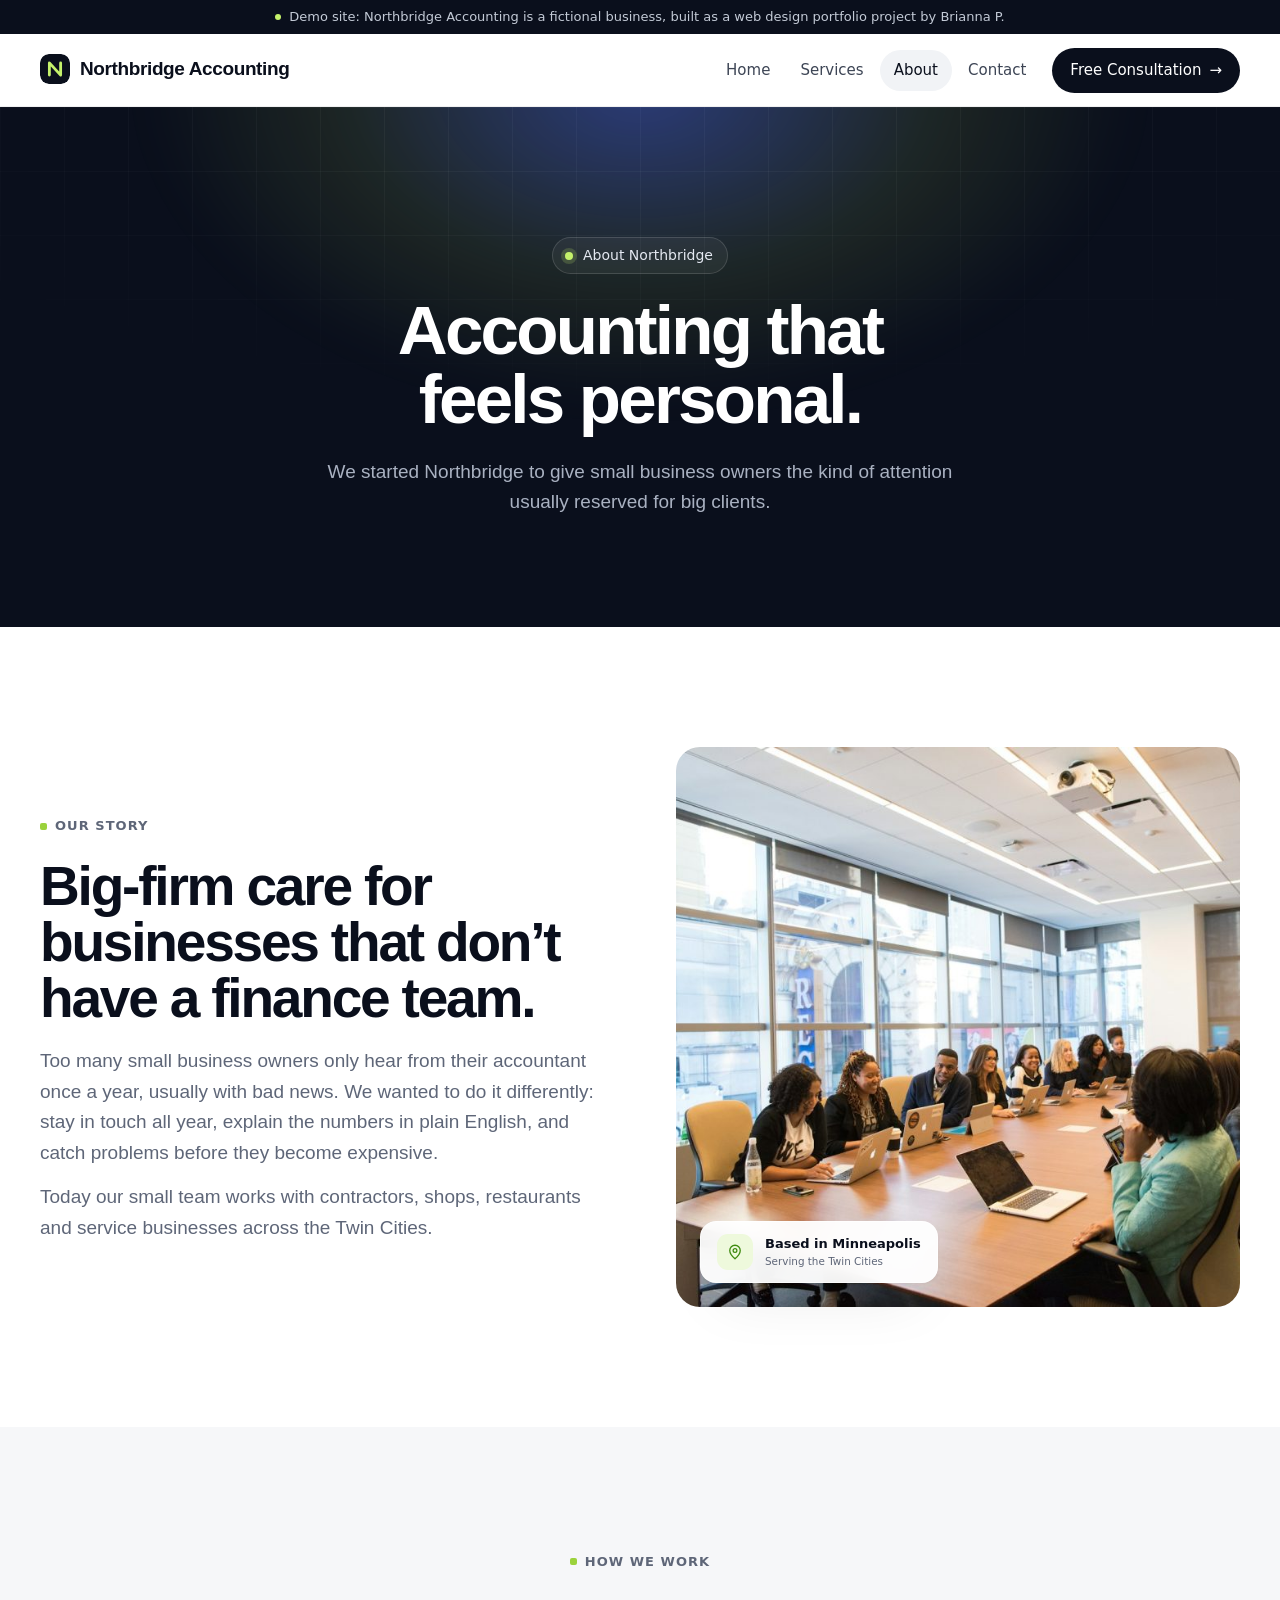
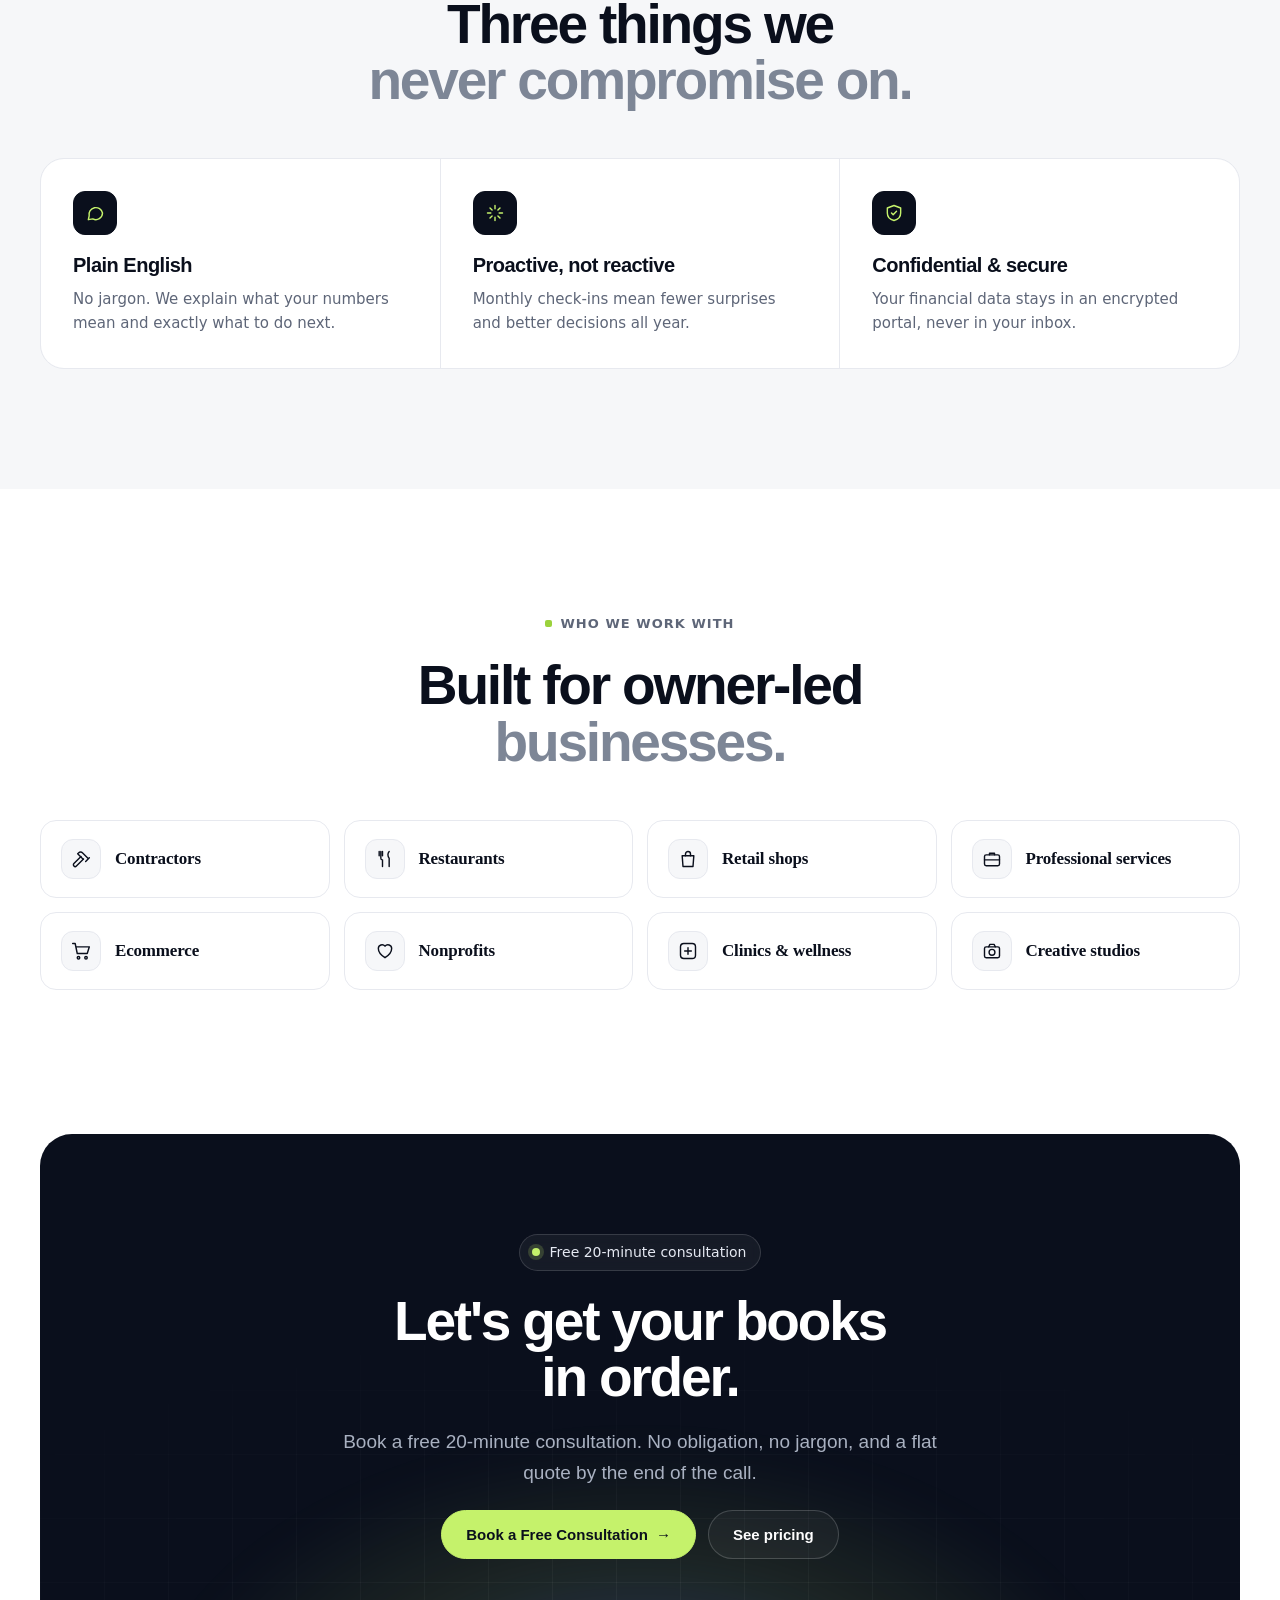
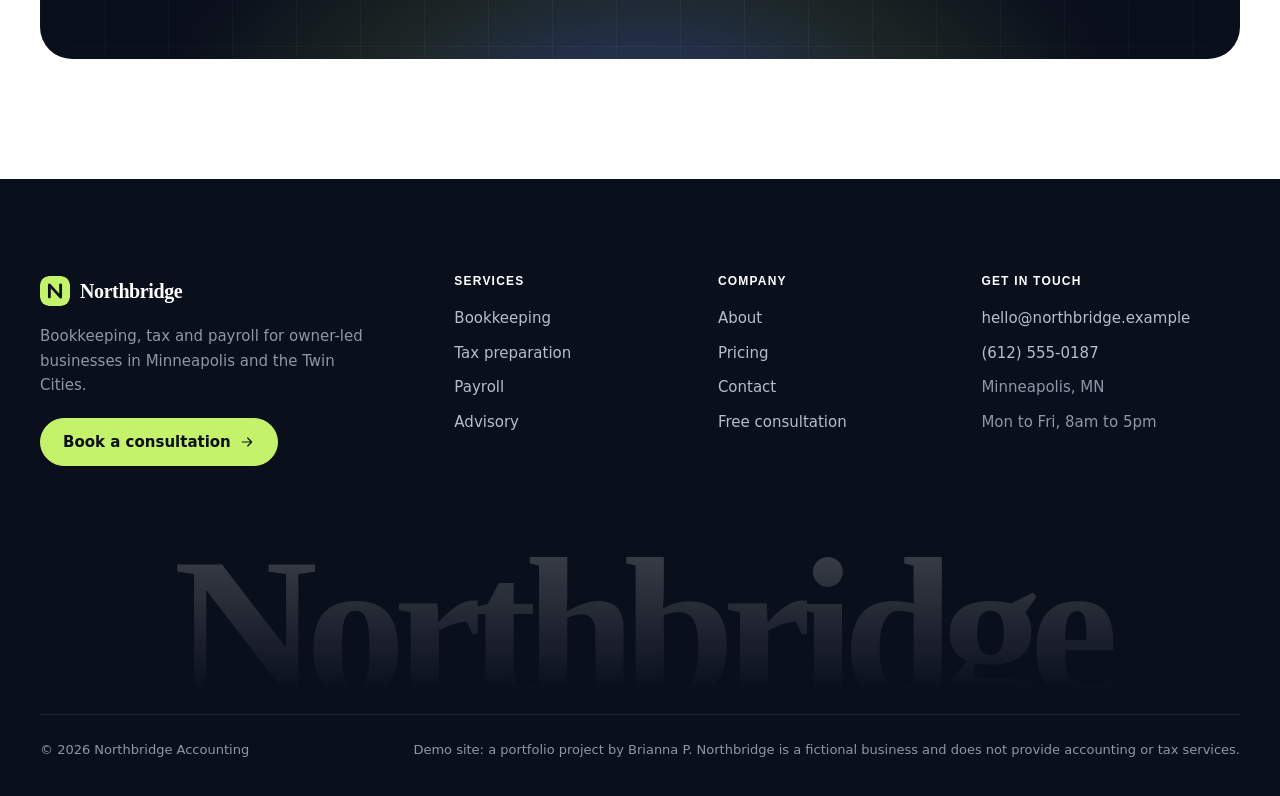
==== commit f4804445: "Move to custom domain northbridgeaccounting.dev and add demo disclosure bar Co-Authored-By: Claude O" ====
--- a/about/index.html
+++ b/about/index.html
@@ -28,8 +28,6 @@
 <meta name='robots' content='max-image-preview:large' />
 <meta name="theme-color" content="#0A0F1C">
 <link rel='dns-prefetch' href='//fonts.googleapis.com' />
-<link rel="alternate" type="application/rss+xml" title="Northbridge Accounting &raquo; Feed" href="/northbridge-demo/feed/" />
-<link rel="alternate" type="application/rss+xml" title="Northbridge Accounting &raquo; Comments Feed" href="/northbridge-demo/comments/feed/" />
 <style id="wp-img-auto-sizes-contain-inline-css">
 img:is([sizes=auto i],[sizes^="auto," i]){contain-intrinsic-size:3000px 1500px}
 /*# sourceURL=wp-img-auto-sizes-contain-inline-css */
@@ -55,29 +53,29 @@
 :root :where(.wp-block-pullquote){font-size: 1.5em;line-height: 1.6;}
 /*# sourceURL=global-styles-inline-css */
 </style>
-<link rel='stylesheet' id='contact-form-7-css' href='/northbridge-demo/wp-content/plugins/contact-form-7/includes/css/styles.css?ver=6.2.3' media='all' />
-<link rel='stylesheet' id='hello-elementor-css' href='/northbridge-demo/wp-content/themes/hello-elementor/assets/css/reset.css?ver=3.5.1' media='all' />
-<link rel='stylesheet' id='hello-elementor-theme-style-css' href='/northbridge-demo/wp-content/themes/hello-elementor/assets/css/theme.css?ver=3.5.1' media='all' />
-<link rel='stylesheet' id='hello-elementor-header-footer-css' href='/northbridge-demo/wp-content/themes/hello-elementor/assets/css/header-footer.css?ver=3.5.1' media='all' />
-<link rel='stylesheet' id='elementor-frontend-css' href='/northbridge-demo/wp-content/plugins/elementor/assets/css/frontend.min.css?ver=4.3.5' media='all' />
+<link rel='stylesheet' id='contact-form-7-css' href='/wp-content/plugins/contact-form-7/includes/css/styles.css?ver=6.2.3' media='all' />
+<link rel='stylesheet' id='hello-elementor-css' href='/wp-content/themes/hello-elementor/assets/css/reset.css?ver=3.5.1' media='all' />
+<link rel='stylesheet' id='hello-elementor-theme-style-css' href='/wp-content/themes/hello-elementor/assets/css/theme.css?ver=3.5.1' media='all' />
+<link rel='stylesheet' id='hello-elementor-header-footer-css' href='/wp-content/themes/hello-elementor/assets/css/header-footer.css?ver=3.5.1' media='all' />
+<link rel='stylesheet' id='elementor-frontend-css' href='/wp-content/plugins/elementor/assets/css/frontend.min.css?ver=4.3.5' media='all' />
 <style id="elementor-frontend-inline-css">
 .e-heading-base a, .e-paragraph-base a { all: unset; cursor: pointer; }form[data-element_type="e-form"].form-state-success [data-element_type="e-form-success-message"],form[data-element_type="e-form"].form-state-error [data-element_type="e-form-error-message"]{ display: block; }.elementor-edit-mode [data-element_type="e-form-success-message"]:is(.elementor-element-editable, :has(.elementor-element-editable), :has(> .elementor-empty-view)),.elementor-edit-mode [data-element_type="e-form-error-message"]:is(.elementor-element-editable, :has(.elementor-element-editable), :has(> .elementor-empty-view)){ display: block; }.e-background-video { position: relative; overflow: hidden; }.e-background-video__media { position: absolute; inset: 0; width: 100%; height: 100%; object-fit: cover; pointer-events: none; z-index: 0; }.e-background-video__content { position: relative; z-index: 1; flex: 1 1 auto; }.elementor-edit-mode .e-background-video__content.e-atomic-element:has(> .elementor-empty-view) { display: flex; flex-direction: column; flex: 1 1 auto; min-height: 0; }.elementor-edit-mode .e-background-video__content.e-atomic-element:has(> .elementor-empty-view) > .elementor-empty-view.elementor-empty-view { position: relative; flex: 1 1 auto; min-height: 120px; height: auto; width: 100%; }.elementor-edit-mode .e-background-video__content.e-atomic-element:has(> .elementor-empty-view) > .elementor-empty-view > .elementor-first-add { position: absolute; inset: 0; width: 100%; height: 100%; }.e-background-video__controls { z-index: 2; }.e-background-video__play, .e-background-video__pause { appearance: none; -webkit-appearance: none; }.e-background-video.e-background-video--playing .e-background-video__play { display: none; }.e-background-video.e-background-video--paused .e-background-video__pause { display: none; }.e-background-video:not(.e-background-video--playing):not(.e-background-video--paused) .e-background-video__controls,.e-background-video:not(.e-background-video--playing):not(.e-background-video--paused) .e-background-video__play,.e-background-video:not(.e-background-video--playing):not(.e-background-video--paused) .e-background-video__pause { display: none; }.e-accordion-item-header-base { list-style: none; }.e-accordion-item-header-base::-webkit-details-marker { display: none; }.e-accordion-item-base { interpolate-size: allow-keywords; }.e-accordion-item-base::details-content {block-size: 0; overflow: hidden;transition: block-size .3s ease, content-visibility .3s ease allow-discrete;}.e-accordion-item-base[open]::details-content { block-size: auto; }.e-accordion-item-icon-base.e-accordion-item-icon-base .e-svg-base { width: auto; height: 100%; max-width: 100%; }.e-accordion-item-icon-base.e-accordion-item-icon-base .e-svg-base svg { width: auto !important; }.e-accordion-item-icon-base svg { transition: transform .3s ease; }.e-accordion-item-base[open] > summary .e-accordion-item-icon-base svg { transform: rotate(180deg); }
 /*# sourceURL=elementor-frontend-inline-css */
 </style>
-<link rel='stylesheet' id='elementor-post-4-css' href='/northbridge-demo/wp-content/uploads/elementor/css/post-4.css?ver=1792617129' media='all' />
-<link rel='stylesheet' id='widget-heading-css' href='/northbridge-demo/wp-content/plugins/elementor/assets/css/widget-heading.min.css?ver=4.3.5' media='all' />
-<link rel='stylesheet' id='elementor-post-21-css' href='/northbridge-demo/wp-content/uploads/elementor/css/post-21.css?ver=1792617133' media='all' />
-<link rel='stylesheet' id='base-desktop-css' href='/northbridge-demo/wp-content/uploads/elementor/css/base-desktop.css?ver=6ad92aa936b00' media='all' />
-<link rel='stylesheet' id='base-mobile-css' href='/northbridge-demo/wp-content/uploads/elementor/css/base-mobile.css?ver=6ad92aa936b00' media='(max-width:767px)' />
+<link rel='stylesheet' id='elementor-post-4-css' href='/wp-content/uploads/elementor/css/post-4.css?ver=1792617129' media='all' />
+<link rel='stylesheet' id='widget-heading-css' href='/wp-content/plugins/elementor/assets/css/widget-heading.min.css?ver=4.3.5' media='all' />
+<link rel='stylesheet' id='elementor-post-21-css' href='/wp-content/uploads/elementor/css/post-21.css?ver=1792617133' media='all' />
+<link rel='stylesheet' id='base-desktop-css' href='/wp-content/uploads/elementor/css/base-desktop.css?ver=6ad92aa936b00' media='all' />
+<link rel='stylesheet' id='base-mobile-css' href='/wp-content/uploads/elementor/css/base-mobile.css?ver=6ad92aa936b00' media='(max-width:767px)' />
 <link rel='stylesheet' id='nb-fonts-css' href='https://fonts.googleapis.com/css2?family=Inter:wght@400;500;600&#038;family=Inter+Tight:wght@500;600;700&#038;display=swap' media='all' />
-<link rel='stylesheet' id='nb-site-css' href='/northbridge-demo/wp-content/plugins/northbridge-site/assets/nb.css?ver=1.0.1792617644' media='all' />
+<link rel='stylesheet' id='nb-site-css' href='/wp-content/plugins/northbridge-site/assets/nb.css?ver=1.0.1792617644' media='all' />
 <link rel='stylesheet' id='elementor-gf-intertight-css' href='https://fonts.googleapis.com/css?family=Inter+Tight:100,100italic,200,200italic,300,300italic,400,400italic,500,500italic,600,600italic,700,700italic,800,800italic,900,900italic&#038;display=swap' media='all' />
 <link rel='stylesheet' id='elementor-gf-inter-css' href='https://fonts.googleapis.com/css?family=Inter:100,100italic,200,200italic,300,300italic,400,400italic,500,500italic,600,600italic,700,700italic,800,800italic,900,900italic&#038;display=swap' media='all' />
-<script id="jquery-core-js" src="/northbridge-demo/wp-includes/js/jquery/jquery.min.js?ver=3.7.1"></script>
-<script id="jquery-migrate-js" src="/northbridge-demo/wp-includes/js/jquery/jquery-migrate.min.js?ver=3.4.1"></script>
+<script id="jquery-core-js" src="/wp-includes/js/jquery/jquery.min.js?ver=3.7.1"></script>
+<script id="jquery-migrate-js" src="/wp-includes/js/jquery/jquery-migrate.min.js?ver=3.4.1"></script>
 <meta name="generator" content="WordPress 7.1.3" />
-<link rel="canonical" href="/northbridge-demo/about/" />
-<link rel='shortlink' href='/northbridge-demo/?p=21' />
+<link rel="canonical" href="/about/" />
+<link rel='shortlink' href='/?p=21' />
 	<script>
 		function addTargetBlankToExternalLinks() {
 			function addTargetBlank(a) {
@@ -146,6 +144,8 @@
 			</style>
 			</head>
 <body class="wp-singular page-template page-template-elementor_header_footer page page-id-21 wp-embed-responsive wp-theme-hello-elementor hello-elementor-default elementor-default elementor-template-full-width elementor-kit-4 elementor-page elementor-page-21">
+<div class="nb-demo-bar" role="note"><span class="nb-demo-dot"></span>Demo site: Northbridge Accounting is a fictional business, built as a web design portfolio project by Brianna P.</div>
+
 
 
 <a class="skip-link screen-reader-text" href="#content">Skip to content</a>
@@ -154,7 +154,7 @@
 	<div class="header-inner">
 		<div class="site-branding show-title">
 							<div class="site-title show">
-					<a href="/northbridge-demo/" title="Home" rel="home">
+					<a href="/" title="Home" rel="home">
 						Northbridge Accounting					</a>
 				</div>
 							<p class="site-description show">
@@ -162,11 +162,11 @@
 					</div>
 
 					<nav class="site-navigation show" aria-label="Main menu">
-				<ul id="menu-main-menu" class="menu"><li id="menu-item-27" class="menu-item menu-item-type-post_type menu-item-object-page menu-item-home menu-item-27"><a href="/northbridge-demo/">Home</a></li>
-<li id="menu-item-28" class="menu-item menu-item-type-post_type menu-item-object-page menu-item-28"><a href="/northbridge-demo/services/">Services</a></li>
-<li id="menu-item-29" class="menu-item menu-item-type-post_type menu-item-object-page current-menu-item page_item page-item-21 current_page_item menu-item-29"><a href="/northbridge-demo/about/" aria-current="page">About</a></li>
-<li id="menu-item-30" class="menu-item menu-item-type-post_type menu-item-object-page menu-item-30"><a href="/northbridge-demo/contact/">Contact</a></li>
-<li id="menu-item-31" class="fw-nav-cta menu-item menu-item-type-post_type menu-item-object-page menu-item-31"><a href="/northbridge-demo/book/">Free Consultation</a></li>
+				<ul id="menu-main-menu" class="menu"><li id="menu-item-27" class="menu-item menu-item-type-post_type menu-item-object-page menu-item-home menu-item-27"><a href="/">Home</a></li>
+<li id="menu-item-28" class="menu-item menu-item-type-post_type menu-item-object-page menu-item-28"><a href="/services/">Services</a></li>
+<li id="menu-item-29" class="menu-item menu-item-type-post_type menu-item-object-page current-menu-item page_item page-item-21 current_page_item menu-item-29"><a href="/about/" aria-current="page">About</a></li>
+<li id="menu-item-30" class="menu-item menu-item-type-post_type menu-item-object-page menu-item-30"><a href="/contact/">Contact</a></li>
+<li id="menu-item-31" class="fw-nav-cta menu-item menu-item-type-post_type menu-item-object-page menu-item-31"><a href="/book/">Free Consultation</a></li>
 </ul>			</nav>
 							<div class="site-navigation-toggle-holder show">
 				<button type="button" class="site-navigation-toggle" aria-expanded="false" aria-label="Menu">
@@ -174,11 +174,11 @@
 				</button>
 			</div>
 			<nav class="site-navigation-dropdown show" aria-label="Mobile menu" aria-hidden="true" inert>
-				<ul id="menu-main-menu-1" class="menu"><li class="menu-item menu-item-type-post_type menu-item-object-page menu-item-home menu-item-27"><a href="/northbridge-demo/">Home</a></li>
-<li class="menu-item menu-item-type-post_type menu-item-object-page menu-item-28"><a href="/northbridge-demo/services/">Services</a></li>
-<li class="menu-item menu-item-type-post_type menu-item-object-page current-menu-item page_item page-item-21 current_page_item menu-item-29"><a href="/northbridge-demo/about/" aria-current="page">About</a></li>
-<li class="menu-item menu-item-type-post_type menu-item-object-page menu-item-30"><a href="/northbridge-demo/contact/">Contact</a></li>
-<li class="fw-nav-cta menu-item menu-item-type-post_type menu-item-object-page menu-item-31"><a href="/northbridge-demo/book/">Free Consultation</a></li>
+				<ul id="menu-main-menu-1" class="menu"><li class="menu-item menu-item-type-post_type menu-item-object-page menu-item-home menu-item-27"><a href="/">Home</a></li>
+<li class="menu-item menu-item-type-post_type menu-item-object-page menu-item-28"><a href="/services/">Services</a></li>
+<li class="menu-item menu-item-type-post_type menu-item-object-page current-menu-item page_item page-item-21 current_page_item menu-item-29"><a href="/about/" aria-current="page">About</a></li>
+<li class="menu-item menu-item-type-post_type menu-item-object-page menu-item-30"><a href="/contact/">Contact</a></li>
+<li class="fw-nav-cta menu-item menu-item-type-post_type menu-item-object-page menu-item-31"><a href="/book/">Free Consultation</a></li>
 </ul>			</nav>
 			</div>
 </header>
@@ -206,7 +206,7 @@
 				</div>
 		<div class="elementor-element elementor-element-0fdb8b2 e-con-full e-flex e-con e-child" data-id="0fdb8b2" data-element_type="container" data-e-type="container">
 				<div class="elementor-element elementor-element-bbab612 elementor-widget elementor-widget-html" data-id="bbab612" data-element_type="widget" data-e-type="widget" data-widget_type="html.default">
-					<div class="nb-photo"><img decoding="async" src="/northbridge-demo/wp-content/uploads/2026/10/northbridge-team-1024x684.jpg" alt="The Northbridge team working together" loading="lazy"><div class="nb-chip"><span class="nb-fi"><svg width="18" height="18" viewBox="0 0 24 24" fill="none" stroke="currentColor" stroke-width="1.7" stroke-linecap="round" stroke-linejoin="round" aria-hidden="true"><path d="M12 21s-7-6-7-11a7 7 0 0 1 14 0c0 5-7 11-7 11z"/><circle cx="12" cy="10" r="2.5"/></svg></span><div><b>Based in Minneapolis</b><small>Serving the Twin Cities</small></div></div></div>				</div>
+					<div class="nb-photo"><img decoding="async" src="/wp-content/uploads/2026/10/northbridge-team-1024x684.jpg" alt="The Northbridge team working together" loading="lazy"><div class="nb-chip"><span class="nb-fi"><svg width="18" height="18" viewBox="0 0 24 24" fill="none" stroke="currentColor" stroke-width="1.7" stroke-linecap="round" stroke-linejoin="round" aria-hidden="true"><path d="M12 21s-7-6-7-11a7 7 0 0 1 14 0c0 5-7 11-7 11z"/><circle cx="12" cy="10" r="2.5"/></svg></span><div><b>Based in Minneapolis</b><small>Serving the Twin Cities</small></div></div></div>				</div>
 				</div>
 				</div>
 					</div>
@@ -246,14 +246,14 @@
 									<p>Book a free 20-minute consultation. No obligation, no jargon, and a flat quote by the end of the call.</p>								</div>
 		<div class="elementor-element elementor-element-4c6fc56 e-con-full e-flex e-con e-child" data-id="4c6fc56" data-element_type="container" data-e-type="container">
 				<div class="elementor-element elementor-element-80f7738 nb-btn nb-btn--accent nb-btn--arrow elementor-widget elementor-widget-button" data-id="80f7738" data-element_type="widget" data-e-type="widget" data-widget_type="button.default">
-										<a class="elementor-button elementor-button-link elementor-size-sm" href="/northbridge-demo/book/">
+										<a class="elementor-button elementor-button-link elementor-size-sm" href="/book/">
 						<span class="elementor-button-content-wrapper">
 									<span class="elementor-button-text">Book a Free Consultation</span>
 					</span>
 					</a>
 								</div>
 				<div class="elementor-element elementor-element-bfdce60 nb-btn nb-btn--ghost elementor-widget elementor-widget-button" data-id="bfdce60" data-element_type="widget" data-e-type="widget" data-widget_type="button.default">
-										<a class="elementor-button elementor-button-link elementor-size-sm" href="/northbridge-demo/services/">
+										<a class="elementor-button elementor-button-link elementor-size-sm" href="/services/">
 						<span class="elementor-button-content-wrapper">
 									<span class="elementor-button-text">See pricing</span>
 					</span>
@@ -267,9 +267,9 @@
 					<div class="e-con-inner">
 				<div class="elementor-element elementor-element-ed68e30 elementor-widget elementor-widget-html" data-id="ed68e30" data-element_type="widget" data-e-type="widget" data-widget_type="html.default">
 					<div class="nb-ft">
-<div><div class="nb-brand"><span class="nb-mark"></span>Northbridge</div><p>Bookkeeping, tax and payroll for owner-led businesses in Minneapolis and the Twin Cities.</p><a class="nb-a nb-a--accent" href="/northbridge-demo/book/">Book a consultation <svg width="16" height="16" viewBox="0 0 24 24" fill="none" stroke="currentColor" stroke-width="1.7" stroke-linecap="round" stroke-linejoin="round" aria-hidden="true"><path d="M5 12h14M13 6l6 6-6 6"/></svg></a></div>
-<div><h4>Services</h4><ul><li><a href="/northbridge-demo/services/#bookkeeping">Bookkeeping</a></li><li><a href="/northbridge-demo/services/#tax">Tax preparation</a></li><li><a href="/northbridge-demo/services/#payroll">Payroll</a></li><li><a href="/northbridge-demo/services/#advisory">Advisory</a></li></ul></div>
-<div><h4>Company</h4><ul><li><a href="/northbridge-demo/about/">About</a></li><li><a href="/northbridge-demo/services/">Pricing</a></li><li><a href="/northbridge-demo/contact/">Contact</a></li><li><a href="/northbridge-demo/book/">Free consultation</a></li></ul></div>
+<div><div class="nb-brand"><span class="nb-mark"></span>Northbridge</div><p>Bookkeeping, tax and payroll for owner-led businesses in Minneapolis and the Twin Cities.</p><a class="nb-a nb-a--accent" href="/book/">Book a consultation <svg width="16" height="16" viewBox="0 0 24 24" fill="none" stroke="currentColor" stroke-width="1.7" stroke-linecap="round" stroke-linejoin="round" aria-hidden="true"><path d="M5 12h14M13 6l6 6-6 6"/></svg></a></div>
+<div><h4>Services</h4><ul><li><a href="/services/#bookkeeping">Bookkeeping</a></li><li><a href="/services/#tax">Tax preparation</a></li><li><a href="/services/#payroll">Payroll</a></li><li><a href="/services/#advisory">Advisory</a></li></ul></div>
+<div><h4>Company</h4><ul><li><a href="/about/">About</a></li><li><a href="/services/">Pricing</a></li><li><a href="/contact/">Contact</a></li><li><a href="/book/">Free consultation</a></li></ul></div>
 <div><h4>Get in touch</h4><ul><li><a href="mailto:hello@northbridge.example">hello@northbridge.example</a></li><li><a href="tel:+16125550187">(612) 555-0187</a></li><li>Minneapolis, MN</li><li>Mon to Fri, 8am to 5pm</li></ul></div>
 </div>
 <div class="nb-word" aria-hidden="true">Northbridge</div>
@@ -322,27 +322,27 @@
 					} );
 				} )();
 			</script>
-			<script id="hello-theme-frontend-js" src="/northbridge-demo/wp-content/themes/hello-elementor/assets/js/hello-frontend.js?ver=3.5.1"></script>
-<script id="elementor-webpack-runtime-js" src="/northbridge-demo/wp-content/plugins/elementor/assets/js/webpack.runtime.min.js?ver=4.3.5"></script>
-<script id="elementor-frontend-modules-js" src="/northbridge-demo/wp-content/plugins/elementor/assets/js/frontend-modules.min.js?ver=4.3.5"></script>
+			<script id="hello-theme-frontend-js" src="/wp-content/themes/hello-elementor/assets/js/hello-frontend.js?ver=3.5.1"></script>
+<script id="elementor-webpack-runtime-js" src="/wp-content/plugins/elementor/assets/js/webpack.runtime.min.js?ver=4.3.5"></script>
+<script id="elementor-frontend-modules-js" src="/wp-content/plugins/elementor/assets/js/frontend-modules.min.js?ver=4.3.5"></script>
 <script id="jquery-ui-core-js-before">
 jQuery.uiBackCompat = true;
 //# sourceURL=jquery-ui-core-js-before
 </script>
-<script id="jquery-ui-core-js" src="/northbridge-demo/wp-includes/js/jquery/ui/core.min.js?ver=1.14.2"></script>
+<script id="jquery-ui-core-js" src="/wp-includes/js/jquery/ui/core.min.js?ver=1.14.2"></script>
 <script id="elementor-frontend-js-before">
-var elementorFrontendConfig = {"environmentMode":{"edit":false,"wpPreview":false,"isScriptDebug":false},"i18n":{"shareOnFacebook":"Share on Facebook","shareOnX":"Share on X","pinIt":"Pin it","download":"Download","downloadImage":"Download image","fullscreen":"Fullscreen","zoom":"Zoom","share":"Share","playVideo":"Play Video","previous":"Previous","next":"Next","close":"Close","a11yCarouselPrevSlideMessage":"Previous slide","a11yCarouselNextSlideMessage":"Next slide","a11yCarouselFirstSlideMessage":"This is the first slide","a11yCarouselLastSlideMessage":"This is the last slide","a11yCarouselPaginationBulletMessage":"Go to slide"},"is_rtl":false,"breakpoints":{"xs":0,"sm":480,"md":768,"lg":1025,"xl":1440,"xxl":1600},"responsive":{"breakpoints":{"mobile":{"label":"Mobile Portrait","value":767,"default_value":767,"direction":"max","is_enabled":true},"mobile_extra":{"label":"Mobile Landscape","value":880,"default_value":880,"direction":"max","is_enabled":false},"tablet":{"label":"Tablet Portrait","value":1024,"default_value":1024,"direction":"max","is_enabled":true},"tablet_extra":{"label":"Tablet Landscape","value":1200,"default_value":1200,"direction":"max","is_enabled":false},"laptop":{"label":"Laptop","value":1366,"default_value":1366,"direction":"max","is_enabled":false},"widescreen":{"label":"Widescreen","value":2400,"default_value":2400,"direction":"min","is_enabled":false}},"hasCustomBreakpoints":false},"version":"4.3.5","is_static":false,"experimentalFeatures":{"e_font_icon_svg":true,"additional_custom_breakpoints":true,"container":true,"e_optimized_markup":true,"hello-theme-header-footer":true,"nested-elements":true,"e_atomic_elements":true,"e_opt_in_v4":true,"import-export-customization":true},"urls":{"assets":"\/northbridge-demo\/wp-content\/plugins\/elementor\/assets\/","ajaxurl":"\/northbridge-demo\/wp-admin\/admin-ajax.php","uploadUrl":"\/northbridge-demo\/wp-content\/uploads"},"nonces":{"floatingButtonsClickTracking":"dac023ab94","atomicFormsSendForm":"d24f3dcb23"},"swiperClass":"swiper","settings":{"page":[],"editorPreferences":[]},"kit":{"active_breakpoints":["viewport_mobile","viewport_tablet"],"global_image_lightbox":"yes","lightbox_enable_counter":"yes","lightbox_enable_fullscreen":"yes","lightbox_enable_zoom":"yes","lightbox_enable_share":"yes","lightbox_title_src":"title","lightbox_description_src":"description","hello_header_logo_type":"title","hello_header_menu_layout":"horizontal","hello_footer_logo_type":"logo"},"post":{"id":21,"title":"About%20%E2%80%93%20Northbridge%20Accounting","excerpt":"","featuredImage":false}};
+var elementorFrontendConfig = {"environmentMode":{"edit":false,"wpPreview":false,"isScriptDebug":false},"i18n":{"shareOnFacebook":"Share on Facebook","shareOnX":"Share on X","pinIt":"Pin it","download":"Download","downloadImage":"Download image","fullscreen":"Fullscreen","zoom":"Zoom","share":"Share","playVideo":"Play Video","previous":"Previous","next":"Next","close":"Close","a11yCarouselPrevSlideMessage":"Previous slide","a11yCarouselNextSlideMessage":"Next slide","a11yCarouselFirstSlideMessage":"This is the first slide","a11yCarouselLastSlideMessage":"This is the last slide","a11yCarouselPaginationBulletMessage":"Go to slide"},"is_rtl":false,"breakpoints":{"xs":0,"sm":480,"md":768,"lg":1025,"xl":1440,"xxl":1600},"responsive":{"breakpoints":{"mobile":{"label":"Mobile Portrait","value":767,"default_value":767,"direction":"max","is_enabled":true},"mobile_extra":{"label":"Mobile Landscape","value":880,"default_value":880,"direction":"max","is_enabled":false},"tablet":{"label":"Tablet Portrait","value":1024,"default_value":1024,"direction":"max","is_enabled":true},"tablet_extra":{"label":"Tablet Landscape","value":1200,"default_value":1200,"direction":"max","is_enabled":false},"laptop":{"label":"Laptop","value":1366,"default_value":1366,"direction":"max","is_enabled":false},"widescreen":{"label":"Widescreen","value":2400,"default_value":2400,"direction":"min","is_enabled":false}},"hasCustomBreakpoints":false},"version":"4.3.5","is_static":false,"experimentalFeatures":{"e_font_icon_svg":true,"additional_custom_breakpoints":true,"container":true,"e_optimized_markup":true,"hello-theme-header-footer":true,"nested-elements":true,"e_atomic_elements":true,"e_opt_in_v4":true,"import-export-customization":true},"urls":{"assets":"\/wp-content\/plugins\/elementor\/assets\/","ajaxurl":"\/wp-admin\/admin-ajax.php","uploadUrl":"\/wp-content\/uploads"},"nonces":{"floatingButtonsClickTracking":"dac023ab94","atomicFormsSendForm":"d24f3dcb23"},"swiperClass":"swiper","settings":{"page":[],"editorPreferences":[]},"kit":{"active_breakpoints":["viewport_mobile","viewport_tablet"],"global_image_lightbox":"yes","lightbox_enable_counter":"yes","lightbox_enable_fullscreen":"yes","lightbox_enable_zoom":"yes","lightbox_enable_share":"yes","lightbox_title_src":"title","lightbox_description_src":"description","hello_header_logo_type":"title","hello_header_menu_layout":"horizontal","hello_footer_logo_type":"logo"},"post":{"id":21,"title":"About%20%E2%80%93%20Northbridge%20Accounting","excerpt":"","featuredImage":false}};
 //# sourceURL=elementor-frontend-js-before
 </script>
-<script id="elementor-frontend-js" src="/northbridge-demo/wp-content/plugins/elementor/assets/js/frontend.min.js?ver=4.3.5"></script>
-<script data-wp-strategy="defer" defer id="nb-site-js" src="/northbridge-demo/wp-content/plugins/northbridge-site/assets/nb.js?ver=1.0.1792617644"></script>
+<script id="elementor-frontend-js" src="/wp-content/plugins/elementor/assets/js/frontend.min.js?ver=4.3.5"></script>
+<script data-wp-strategy="defer" defer id="nb-site-js" src="/wp-content/plugins/northbridge-site/assets/nb.js?ver=1.0.1792617644"></script>
 <script id="wp-emoji-settings" type="application/json">
-{"baseUrl":"https://s.w.org/images/core/emoji/17.0.2/72x72/","ext":".png","svgUrl":"https://s.w.org/images/core/emoji/17.0.2/svg/","svgExt":".svg","source":{"concatemoji":"/northbridge-demo/wp-includes/js/wp-emoji-release.min.js?ver=7.1.3"}}
+{"baseUrl":"https://s.w.org/images/core/emoji/17.0.2/72x72/","ext":".png","svgUrl":"https://s.w.org/images/core/emoji/17.0.2/svg/","svgExt":".svg","source":{"concatemoji":"/wp-includes/js/wp-emoji-release.min.js?ver=7.1.3"}}
 </script>
 <script type="module">
 /*! This file is auto-generated */
 var e="script#wp-emoji-settings",t=document.querySelector(e);if(!(t instanceof HTMLScriptElement))throw new Error("Element missing: "+e);const r=JSON.parse(t.text),s=(window._wpemojiSettings=r,"wpEmojiSettingsSupports"),o=["flag","emoji"];function i(e){try{var t={supportTests:e,timestamp:(new Date).valueOf()};sessionStorage.setItem(s,JSON.stringify(t))}catch(e){}}function c(e,t,n){e.clearRect(0,0,e.canvas.width,e.canvas.height),e.fillText(t,0,0);t=new Uint32Array(e.getImageData(0,0,e.canvas.width,e.canvas.height).data);e.clearRect(0,0,e.canvas.width,e.canvas.height),e.fillText(n,0,0);const r=new Uint32Array(e.getImageData(0,0,e.canvas.width,e.canvas.height).data);return t.every((e,t)=>e===r[t])}function p(e,t){e.clearRect(0,0,e.canvas.width,e.canvas.height),e.fillText(t,0,0);var n=e.getImageData(16,16,1,1);for(let e=0;e<n.data.length;e++)if(0!==n.data[e])return!1;return!0}function u(e,t,n,r){switch(t){case"flag":return n(e,"\ud83c\udff3\ufe0f\u200d\u26a7\ufe0f","\ud83c\udff3\ufe0f\u200b\u26a7\ufe0f")?!1:!n(e,"\ud83c\udde8\ud83c\uddf6","\ud83c\udde8\u200b\ud83c\uddf6")&&!n(e,"\ud83c\udff4\udb40\udc67\udb40\udc62\udb40\udc65\udb40\udc6e\udb40\udc67\udb40\udc7f","\ud83c\udff4\u200b\udb40\udc67\u200b\udb40\udc62\u200b\udb40\udc65\u200b\udb40\udc6e\u200b\udb40\udc67\u200b\udb40\udc7f");case"emoji":return!r(e,"\ud83e\u1fac8")}return!1}function f(e,t,n,r){let a;const s=(a="undefined"!=typeof WorkerGlobalScope&&self instanceof WorkerGlobalScope?new OffscreenCanvas(300,150):document.createElement("canvas")).getContext("2d",{willReadFrequently:!0}),o=(s.textBaseline="top",s.font="600 32px Arial",{});return e.forEach(e=>{o[e]=t(s,e,n,r)}),o}function a(e){var t=document.createElement("script");t.src=e,t.defer=!0,document.head.appendChild(t)}r.supports={everything:!0,everythingExceptFlag:!0},new Promise(t=>{let n=function(){try{var e=JSON.parse(sessionStorage.getItem(s));if("object"==typeof e&&"number"==typeof e.timestamp&&(new Date).valueOf()<e.timestamp+604800&&"object"==typeof e.supportTests)return e.supportTests}catch(e){}return null}();if(!n){if("undefined"!=typeof Worker&&"undefined"!=typeof OffscreenCanvas&&"undefined"!=typeof URL&&URL.createObjectURL&&"undefined"!=typeof Blob)try{var e="postMessage("+f.toString()+"("+[JSON.stringify(o),u.toString(),c.toString(),p.toString()].join(",")+"));",r=new Blob([e],{type:"text/javascript"});const a=new Worker(URL.createObjectURL(r),{name:"wpTestEmojiSupports"});return void(a.onmessage=e=>{i(n=e.data),a.terminate(),t(n)})}catch(e){}i(n=f(o,u,c,p))}t(n)}).then(e=>{for(const n in e)r.supports[n]=e[n],r.supports.everything=r.supports.everything&&r.supports[n],"flag"!==n&&(r.supports.everythingExceptFlag=r.supports.everythingExceptFlag&&r.supports[n]);var t;r.supports.everythingExceptFlag=r.supports.everythingExceptFlag&&!r.supports.flag,r.supports.everything||((t=r.source||{}).concatemoji?a(t.concatemoji):t.wpemoji&&t.twemoji&&(a(t.twemoji),a(t.wpemoji)))});
-//# sourceURL=/northbridge-demo/wp-includes/js/wp-emoji-loader.min.js
+//# sourceURL=/wp-includes/js/wp-emoji-loader.min.js
 </script>
 
 <script>/* demo forms: no backend on the static site */document.addEventListener('submit',function(e){var f=e.target.closest&&e.target.closest('.wpcf7 form');if(!f)return;e.preventDefault();e.stopImmediatePropagation();var miss=[].filter.call(f.querySelectorAll('[aria-required="true"]'),function(i){return !i.value.trim()});var o=f.querySelector('.wpcf7-response-output');if(o){o.style.display='block';o.setAttribute('aria-hidden','false');}if(miss.length){if(o)o.textContent='Please fill in the required fields.';miss[0].focus();return;}if(o)o.textContent='Thanks! This is a demo site, so your message was not sent anywhere.';f.reset();},true);</script></body>
--- a/wp-content/plugins/contact-form-7/includes/css/styles.css
+++ b/wp-content/plugins/contact-form-7/includes/css/styles.css
@@ -0,0 +1,177 @@
+.wpcf7 .screen-reader-response {
+  position: absolute;
+  overflow: hidden;
+  clip: rect(1px, 1px, 1px, 1px);
+  clip-path: inset(50%);
+  height: 1px;
+  width: 1px;
+  margin: -1px;
+  padding: 0;
+  border: 0;
+  word-wrap: normal !important;
+  word-break: normal !important;
+}
+
+.wpcf7 .hidden-fields-container {
+  display: none;
+}
+
+.wpcf7 form .wpcf7-response-output {
+  margin: 2em 0.5em 1em;
+  padding: 0.2em 1em;
+  border: 2px solid #00a0d2; /* Blue */
+}
+
+.wpcf7 form.init .wpcf7-response-output,
+.wpcf7 form.resetting .wpcf7-response-output,
+.wpcf7 form.submitting .wpcf7-response-output {
+  display: none;
+}
+
+.wpcf7 form.sent .wpcf7-response-output {
+  border-color: #46b450; /* Green */
+}
+
+.wpcf7 form.failed .wpcf7-response-output,
+.wpcf7 form.aborted .wpcf7-response-output {
+  border-color: #dc3232; /* Red */
+}
+
+.wpcf7 form.spam .wpcf7-response-output {
+  border-color: #f56e28; /* Orange */
+}
+
+.wpcf7 form.invalid .wpcf7-response-output,
+.wpcf7 form.unaccepted .wpcf7-response-output,
+.wpcf7 form.payment-required .wpcf7-response-output {
+  border-color: #ffb900; /* Yellow */
+}
+
+.wpcf7-form-control-wrap {
+  position: relative;
+}
+
+.wpcf7-not-valid-tip {
+  color: #dc3232; /* Red */
+  font-size: 1em;
+  font-weight: normal;
+  display: block;
+}
+
+.use-floating-validation-tip .wpcf7-not-valid-tip {
+  position: relative;
+  top: -2ex;
+  left: 1em;
+  z-index: 100;
+  border: 1px solid #dc3232;
+  background: #fff;
+  padding: 0.2em 0.8em;
+  width: 24em;
+}
+
+.wpcf7-list-item {
+  display: inline-block;
+  margin: 0 0 0 1em;
+}
+
+.wpcf7-list-item-label::before,
+.wpcf7-list-item-label::after {
+  content: " ";
+}
+
+.wpcf7-spinner {
+  visibility: hidden;
+  display: inline-block;
+  background-color: #23282d; /* Dark Gray 800 */
+  opacity: 0.75;
+  width: 24px;
+  height: 24px;
+  border: none;
+  border-radius: 100%;
+  padding: 0;
+  margin: 0 24px;
+  position: relative;
+}
+
+form.submitting .wpcf7-spinner {
+  visibility: visible;
+}
+
+.wpcf7-spinner::before {
+  content: "";
+  position: absolute;
+  background-color: #fbfbfc; /* Light Gray 100 */
+  top: 4px;
+  left: 4px;
+  width: 6px;
+  height: 6px;
+  border: none;
+  border-radius: 100%;
+  transform-origin: 8px 8px;
+  animation-name: spin;
+  animation-duration: 1000ms;
+  animation-timing-function: linear;
+  animation-iteration-count: infinite;
+}
+
+@media (prefers-reduced-motion: reduce) {
+  .wpcf7-spinner::before {
+    animation-name: blink;
+    animation-duration: 2000ms;
+  }
+}
+
+@keyframes spin {
+  from {
+    transform: rotate(0deg);
+  }
+
+  to {
+    transform: rotate(360deg);
+  }
+}
+
+@keyframes blink {
+  from {
+    opacity: 0;
+  }
+
+  50% {
+    opacity: 1;
+  }
+
+  to {
+    opacity: 0;
+  }
+}
+
+.wpcf7 [inert] {
+  opacity: 0.5;
+}
+
+.wpcf7 input[type="file"] {
+  cursor: pointer;
+}
+
+.wpcf7 input[type="file"]:disabled {
+  cursor: default;
+}
+
+.wpcf7 .wpcf7-submit:disabled {
+  cursor: not-allowed;
+}
+
+.wpcf7 input[type="url"],
+.wpcf7 input[type="email"],
+.wpcf7 input[type="tel"] {
+  direction: ltr;
+}
+
+.wpcf7-reflection > output {
+  display: list-item;
+  list-style: none;
+}
+
+.wpcf7-reflection > output[hidden] {
+  display: none;
+}
--- a/wp-content/themes/hello-elementor/assets/css/theme.css
+++ b/wp-content/themes/hello-elementor/assets/css/theme.css
@@ -0,0 +1 @@
+.comments-area a,.page-content a{text-decoration:underline}.alignright{float:right;margin-left:1rem}.alignleft{float:left;margin-right:1rem}.aligncenter{clear:both;display:block;margin-inline:auto}.alignwide{margin-inline:-80px}.alignfull{margin-inline:calc(50% - 50vw);max-width:100vw;overflow-x:hidden;width:100vw}.alignfull img{width:100%}.wp-caption{margin-block-end:1.25rem;max-width:100%}.wp-caption.alignleft{margin:5px 20px 20px 0}.wp-caption.alignright{margin:5px 0 20px 20px}.wp-caption img{display:block;margin-inline:auto}.wp-caption-text{margin:0}.gallery-caption{display:block;font-size:.8125rem;line-height:1.5;margin:0;padding:.75rem}.pagination{display:flex;justify-content:space-between;margin:20px auto}.sticky{display:block;position:relative}.bypostauthor{font-size:inherit}.hide{display:none!important}.post-password-form{margin:50px auto;max-width:500px}.post-password-form p{align-items:flex-end;display:flex;width:100%}.post-password-form [type=submit]{margin-inline-start:3px}.screen-reader-text{clip:rect(1px,1px,1px,1px);height:1px;overflow:hidden;position:absolute!important;width:1px;word-wrap:normal!important}.screen-reader-text:focus{background-color:#eee;clip:auto!important;clip-path:none;color:#333;display:block;font-size:1rem;height:auto;left:5px;line-height:normal;padding:12px 24px;text-decoration:none;top:5px;width:auto;z-index:100000}.post .entry-title a{text-decoration:none}.post .wp-post-image{max-height:500px;-o-object-fit:cover;object-fit:cover;width:100%}@media(max-width:991px){.post .wp-post-image{max-height:400px}}@media(max-width:575px){.post .wp-post-image{max-height:300px}}#comments .comment-list{font-size:.9em;list-style:none;margin:0;padding:0}#comments .comment,#comments .pingback{position:relative}#comments .comment .comment-body,#comments .pingback .comment-body{border-block-end:1px solid #ccc;display:flex;flex-direction:column;padding-block-end:30px;padding-block-start:30px;padding-inline-end:0;padding-inline-start:60px}#comments .comment .avatar,#comments .pingback .avatar{border-radius:50%;left:0;margin-inline-end:10px;position:absolute}body.rtl #comments .comment .avatar,body.rtl #comments .pingback .avatar,html[dir=rtl] #comments .comment .avatar,html[dir=rtl] #comments .pingback .avatar{left:auto;right:0}#comments .comment-meta{display:flex;justify-content:space-between;margin-block-end:.9rem}#comments .comment-metadata,#comments .reply{font-size:11px;line-height:1}#comments .children{list-style:none;margin:0;padding-inline-start:30px;position:relative}#comments .children li:last-child{padding-block-end:0}#comments ol.comment-list .children:before{content:"↪";display:inline-block;font-size:1em;font-weight:400;left:0;line-height:1;position:absolute;top:45px;width:auto}body.rtl #comments ol.comment-list .children:before,html[dir=rtl] #comments ol.comment-list .children:before{content:"↩";left:auto;right:0}@media(min-width:768px){#comments .comment-author,#comments .comment-metadata{line-height:1}}@media(max-width:767px){#comments .comment .comment-body{padding:30px 0}#comments .children{padding-inline-start:20px}#comments .comment .avatar{float:left;position:inherit}body.rtl #comments .comment .avatar,html[dir=rtl] #comments .comment .avatar{float:right}}.page-header .entry-title,.site-footer .footer-inner,.site-footer:not(.dynamic-footer),.site-header .header-inner,.site-header:not(.dynamic-header),body:not([class*=elementor-page-]) .site-main{margin-inline-end:auto;margin-inline-start:auto;width:100%}@custom-media --hello-screen-xs-and-below (width < 576px);@custom-media --hello-screen-xs-and-above (width >= 576px);@custom-media --hello-screen-xs-only (0 <= width < 576px);@custom-media --hello-screen-sm-and-below (width < 768px);@custom-media --hello-screen-sm-and-above (width >= 768px);@custom-media --hello-screen-sm-only (576px <= width < 768px);@custom-media --hello-screen-md-and-below (width < 992px);@custom-media --hello-screen-md-and-above (width >= 992px);@custom-media --hello-screen-md-only (768px <= width < 992px);@custom-media --hello-screen-xl-and-below (width < 1200px);@custom-media --hello-screen-xl-and-above (width >= 1200px);@custom-media --hello-screen-xl-only (992px <= width < 1200px);@media(max-width:575px){.page-header .entry-title,.site-footer .footer-inner,.site-footer:not(.dynamic-footer),.site-header .header-inner,.site-header:not(.dynamic-header),body:not([class*=elementor-page-]) .site-main{padding-inline-end:10px;padding-inline-start:10px}}@media(min-width:576px){.page-header .entry-title,.site-footer .footer-inner,.site-footer:not(.dynamic-footer),.site-header .header-inner,.site-header:not(.dynamic-header),body:not([class*=elementor-page-]) .site-main{max-width:500px}.site-footer.footer-full-width .footer-inner,.site-header.header-full-width .header-inner{max-width:100%}}@media(min-width:768px){.page-header .entry-title,.site-footer .footer-inner,.site-footer:not(.dynamic-footer),.site-header .header-inner,.site-header:not(.dynamic-header),body:not([class*=elementor-page-]) .site-main{max-width:600px}.site-footer.footer-full-width,.site-header.header-full-width{max-width:100%}}@media(min-width:992px){.page-header .entry-title,.site-footer .footer-inner,.site-footer:not(.dynamic-footer),.site-header .header-inner,.site-header:not(.dynamic-header),body:not([class*=elementor-page-]) .site-main{max-width:800px}.site-footer.footer-full-width,.site-header.header-full-width{max-width:100%}}@media(min-width:1200px){.page-header .entry-title,.site-footer .footer-inner,.site-footer:not(.dynamic-footer),.site-header .header-inner,.site-header:not(.dynamic-header),body:not([class*=elementor-page-]) .site-main{max-width:1140px}.site-footer.footer-full-width,.site-header.header-full-width{max-width:100%}}.site-header+.elementor{min-height:calc(100vh - 320px)}
--- a/wp-content/themes/hello-elementor/assets/css/header-footer.css
+++ b/wp-content/themes/hello-elementor/assets/css/header-footer.css
@@ -0,0 +1 @@
+.site-header{display:flex;flex-wrap:wrap;justify-content:space-between;padding-block-end:1rem;padding-block-start:1rem;position:relative}.site-header .site-title{font-size:2.5rem;font-weight:500;line-height:1.2}.site-header .site-branding{display:flex;flex-direction:column;gap:.5rem;justify-content:center}.site-header .header-inner{display:flex;flex-wrap:wrap;justify-content:space-between}.site-header .header-inner .custom-logo-link{display:block}.site-header .header-inner .site-branding .site-description,.site-header .header-inner .site-branding .site-title{margin:0}.site-header .header-inner .site-branding .site-logo img{display:block}.site-header .header-inner .site-branding.show-logo .site-title,.site-header .header-inner .site-branding.show-title .site-logo{display:none!important}.site-header.header-inverted .header-inner{flex-direction:row-reverse}.site-header.header-inverted .header-inner .site-branding{text-align:end}.site-header.header-stacked .header-inner{align-items:center;flex-direction:column;text-align:center}.site-footer{padding-block-end:1rem;padding-block-start:1rem;position:relative}.site-footer .site-title{font-size:1.5rem;font-weight:500;line-height:1.2}.site-footer .site-branding{display:flex;flex-direction:column;gap:.5rem;justify-content:center}.site-footer .footer-inner{display:flex;flex-wrap:wrap;justify-content:space-between}.site-footer .footer-inner .custom-logo-link{display:block}.site-footer .footer-inner .site-branding .site-description,.site-footer .footer-inner .site-branding .site-title{margin:0}.site-footer .footer-inner .site-branding .site-logo img{display:block}.site-footer .footer-inner .site-branding.show-logo .site-title,.site-footer .footer-inner .site-branding.show-title .site-logo{display:none!important}.site-footer .footer-inner .copyright{align-items:center;display:flex;justify-content:flex-end}.site-footer .footer-inner .copyright p{margin:0}.site-footer.footer-inverted .footer-inner{flex-direction:row-reverse}.site-footer.footer-inverted .footer-inner .site-branding{text-align:end}.site-footer.footer-stacked .footer-inner{align-items:center;flex-direction:column;text-align:center}.site-footer.footer-stacked .footer-inner .site-branding .site-title{text-align:center}.site-footer.footer-stacked .footer-inner .site-navigation .menu{padding:0}@media(max-width:576px){.site-footer:not(.footer-stacked) .footer-inner .copyright,.site-footer:not(.footer-stacked) .footer-inner .site-branding,.site-footer:not(.footer-stacked) .footer-inner .site-navigation{display:block;max-width:none;text-align:center;width:100%}.site-footer .footer-inner .site-navigation ul.menu{justify-content:center}.site-footer .footer-inner .site-navigation ul.menu li{display:inline-block}}.site-header.header-stacked .site-navigation-toggle-holder{justify-content:center;max-width:100%}.site-header.menu-layout-dropdown .site-navigation{display:none}.site-navigation-toggle-holder{align-items:center;display:flex;padding:8px 15px}.site-navigation-toggle-holder .site-navigation-toggle{align-items:center;background-color:rgba(0,0,0,.05);border:0 solid;border-radius:3px;color:#494c4f;cursor:pointer;display:flex;justify-content:center;padding:.5rem}.site-navigation-toggle-holder .site-navigation-toggle-icon{display:block;width:1.25rem}.site-navigation-toggle-holder .site-navigation-toggle-icon:after,.site-navigation-toggle-holder .site-navigation-toggle-icon:before{background-color:currentcolor;border-radius:3px;content:"";display:block;height:3px;transition:all .2s ease-in-out}.site-navigation-toggle-holder .site-navigation-toggle-icon:before{box-shadow:0 .35rem 0 currentcolor;margin-block-end:.5rem}.site-navigation-toggle-holder .site-navigation-toggle[aria-expanded=true] .site-navigation-toggle-icon:before{box-shadow:none;transform:translateY(.35rem) rotate(45deg)}.site-navigation-toggle-holder .site-navigation-toggle[aria-expanded=true] .site-navigation-toggle-icon:after{transform:translateY(-.35rem) rotate(-45deg)}.site-navigation{align-items:center;display:flex}.site-navigation ul.menu,.site-navigation ul.menu ul{list-style-type:none;padding:0}.site-navigation ul.menu{display:flex;flex-wrap:wrap}.site-navigation ul.menu li{display:flex;position:relative}.site-navigation ul.menu li a{display:block;padding:8px 15px}.site-navigation ul.menu li ul a{color:#333}.site-navigation ul.menu li ul a:focus,.site-navigation ul.menu li ul a:hover{color:#222}.site-navigation ul.menu li.menu-item-has-children{padding-inline-end:15px}.site-navigation ul.menu li.menu-item-has-children:after{align-items:center;color:#666;content:"▾";display:flex;font-size:1.5em;justify-content:center;text-decoration:none}.site-navigation ul.menu li.menu-item-has-children:focus-within>ul{display:block}.site-navigation ul.menu li ul{background:#fff;display:none;inset-block-start:100%;inset-inline-start:0;max-width:calc(100vw - 2rem);min-width:150px;position:absolute;z-index:2}.site-navigation ul.menu li ul li{border-block-end:1px solid #eee}.site-navigation ul.menu li ul li:last-child{border-block-end:none}.site-navigation ul.menu li ul li.menu-item-has-children a{flex-grow:1}.site-navigation ul.menu li ul li.menu-item-has-children:after{transform:translateY(-50%) rotate(-90deg)}.site-navigation ul.menu li ul ul{inset-block-start:0;inset-inline-start:100%}.site-navigation ul.menu li:last-child>ul,.site-navigation ul.menu li:nth-last-child(2)>ul{inset-inline-end:0;inset-inline-start:auto}.site-navigation ul.menu li:hover>ul{display:block}footer .site-navigation ul.menu li ul{bottom:100%;top:auto}footer .site-navigation ul.menu li ul ul{bottom:0}footer .site-navigation ul.menu a{padding:5px 15px}.site-navigation-dropdown{bottom:0;left:0;margin-block-start:10px;position:absolute;transform-origin:top;transition:max-height .3s,transform .3s;width:100%;z-index:10000}.site-navigation-toggle-holder:not(.elementor-active)+.site-navigation-dropdown{max-height:0;transform:scaleY(0)}.site-navigation-toggle-holder.elementor-active+.site-navigation-dropdown{max-height:100vh;transform:scaleY(1)}.site-navigation-dropdown ul{padding:0}.site-navigation-dropdown ul.menu{background:#fff;margin:0;padding:0;position:absolute;width:100%}.site-navigation-dropdown ul.menu li{display:block;position:relative;width:100%}.site-navigation-dropdown ul.menu li a{background:#fff;box-shadow:inset 0 -1px 0 rgba(0,0,0,.102);color:#55595c;display:block;padding:20px}.site-navigation-dropdown ul.menu li.current-menu-item a{background:#55595c;color:#fff}.site-navigation-dropdown ul.menu>li li{max-height:0;transform:scaleY(0);transform-origin:top;transition:max-height .3s,transform .3s}.site-navigation-dropdown ul.menu li.elementor-active>ul>li{max-height:100vh;transform:scaleY(1)}@media(max-width:576px){.site-header.menu-dropdown-mobile:not(.menu-layout-dropdown) .site-navigation{display:none!important}}@media(min-width:768px){.site-header.menu-dropdown-mobile:not(.menu-layout-dropdown) .site-navigation-toggle-holder{display:none!important}}@media(min-width:576px)and (max-width:767px){.site-header.menu-dropdown-mobile:not(.menu-layout-dropdown) .site-navigation{display:none!important}}@media(min-width:992px){.site-header.menu-dropdown-tablet:not(.menu-layout-dropdown) .site-navigation-toggle-holder{display:none!important}}@media(max-width:992px){.site-header.menu-dropdown-tablet:not(.menu-layout-dropdown) .site-navigation{display:none!important}}.site-header.menu-dropdown-none:not(.menu-layout-dropdown) .site-navigation-toggle-holder{display:none!important}
--- a/wp-content/plugins/elementor/assets/css/frontend.min.css
+++ b/wp-content/plugins/elementor/assets/css/frontend.min.css
@@ -0,0 +1 @@
+:root{--direction-multiplier:1}body.rtl,html[dir=rtl]{--direction-multiplier:-1}.elementor-hidden{display:none}.elementor-visibility-hidden{visibility:hidden}.elementor-screen-only,.screen-reader-text,.screen-reader-text span,.ui-helper-hidden-accessible{height:1px;margin:-1px;overflow:hidden;padding:0;position:absolute;top:-10000em;width:1px;clip:rect(0,0,0,0);border:0}.elementor-clearfix:after{clear:both;content:"";display:block;height:0;width:0}.e-logo-wrapper{display:inline-block;line-height:1}.e-logo-wrapper i{color:var(--e-a-color-circle-logo);font-size:2.5em}.elementor *,.elementor :after,.elementor :before{box-sizing:border-box}.elementor a{box-shadow:none;text-decoration:none}.elementor hr{background-color:transparent;margin:0}.elementor img{border:none;border-radius:0;box-shadow:none;height:auto;max-width:100%}.elementor .elementor-widget:not(.elementor-widget-text-editor):not(.elementor-widget-theme-post-content) figure{margin:0}.elementor embed,.elementor iframe,.elementor object,.elementor video{border:none;line-height:1;margin:0;max-width:100%;width:100%}.elementor .elementor-background,.elementor .elementor-background-holder,.elementor .elementor-background-video-container{direction:ltr;inset:0;overflow:hidden;position:absolute;z-index:0}.elementor .elementor-background-video-container{pointer-events:none;transition:opacity 1s}.elementor .elementor-background-video-container.elementor-loading{opacity:0}.elementor .elementor-background-video,.elementor .elementor-background-video-embed{max-width:none}.elementor .elementor-background-video,.elementor .elementor-background-video-embed,.elementor .elementor-background-video-hosted{inset-block-start:50%;inset-inline-start:50%;position:absolute;transform:translate(-50%,-50%)}.elementor .elementor-background-video-hosted{-o-object-fit:cover;object-fit:cover}.elementor .elementor-background-overlay{inset:0;position:absolute}.elementor .elementor-background-slideshow{inset:0;position:absolute;z-index:0}.elementor .elementor-background-slideshow__slide__image{background-position:50%;background-size:cover;height:100%;width:100%}.e-con-inner>.elementor-element.elementor-absolute,.e-con>.elementor-element.elementor-absolute,.elementor-widget-wrap>.elementor-element.elementor-absolute{position:absolute}.e-con-inner>.elementor-element.elementor-fixed,.e-con>.elementor-element.elementor-fixed,.elementor-widget-wrap>.elementor-element.elementor-fixed{position:fixed}.elementor-widget-wrap .elementor-element.elementor-widget__width-auto,.elementor-widget-wrap .elementor-element.elementor-widget__width-initial{max-width:100%}@media (max-width:1024px){.elementor-widget-wrap .elementor-element.elementor-widget-tablet__width-auto,.elementor-widget-wrap .elementor-element.elementor-widget-tablet__width-initial{max-width:100%}}@media (max-width:767px){.elementor-widget-wrap .elementor-element.elementor-widget-mobile__width-auto,.elementor-widget-wrap .elementor-element.elementor-widget-mobile__width-initial{max-width:100%}}.elementor-element.elementor-absolute,.elementor-element.elementor-fixed{z-index:1}.elementor-element{--flex-direction:initial;--flex-wrap:initial;--justify-content:initial;--align-items:initial;--align-content:initial;--gap:initial;--flex-basis:initial;--flex-grow:initial;--flex-shrink:initial;--order:initial;--align-self:initial;align-self:var(--align-self);flex-basis:var(--flex-basis);flex-grow:var(--flex-grow);flex-shrink:var(--flex-shrink);order:var(--order)}.elementor-element:where(.e-con-full,.elementor-widget){align-content:var(--align-content);align-items:var(--align-items);flex-direction:var(--flex-direction);flex-wrap:var(--flex-wrap);gap:var(--row-gap) var(--column-gap);justify-content:var(--justify-content)}.elementor-invisible{visibility:hidden}.elementor-custom-embed-play{inset-block-start:50%;inset-inline-start:50%;position:absolute;transform:translate(calc(-50% * var(--direction-multiplier)),-50%)}.elementor-custom-embed-play i{color:#fff;font-size:100px;text-shadow:1px 0 6px rgba(0,0,0,.3)}.elementor-custom-embed-play svg{fill:#fff;filter:drop-shadow(1px 0 6px rgba(0,0,0,.3));height:100px;width:100px}.elementor-custom-embed-play i,.elementor-custom-embed-play svg{opacity:.8;transition:all .5s}.elementor-custom-embed-play.elementor-playing i{font-family:eicons}.elementor-custom-embed-play.elementor-playing i:before{content:"\e8fb"}.elementor-custom-embed-play.elementor-playing i,.elementor-custom-embed-play.elementor-playing svg{animation:eicon-spin 2s linear infinite}.elementor-tag{display:inline-flex}.elementor-ken-burns{transition-duration:10s;transition-property:transform;transition-timing-function:linear}.elementor-ken-burns--out{transform:scale(1.3)}.elementor-ken-burns--active{transition-duration:20s}.elementor-ken-burns--active.elementor-ken-burns--out{transform:scale(1)}.elementor-ken-burns--active.elementor-ken-burns--in{transform:scale(1.3)}.elementor-align-center{text-align:center}.elementor-align-right{text-align:right}.elementor-align-left{text-align:left}.elementor-align-center .elementor-button,.elementor-align-left .elementor-button,.elementor-align-right .elementor-button{width:auto}.elementor-align-justify .elementor-button{width:100%}@media (min-width:-1){.elementor-widescreen-align-center{text-align:center}.elementor-widescreen-align-right{text-align:right}.elementor-widescreen-align-left{text-align:left}.elementor-widescreen-align-center .elementor-button,.elementor-widescreen-align-left .elementor-button,.elementor-widescreen-align-right .elementor-button{width:auto}.elementor-widescreen-align-justify .elementor-button{width:100%}}@media (max-width:-1){.elementor-laptop-align-center{text-align:center}.elementor-laptop-align-right{text-align:right}.elementor-laptop-align-left{text-align:left}.elementor-laptop-align-center .elementor-button,.elementor-laptop-align-left .elementor-button,.elementor-laptop-align-right .elementor-button{width:auto}.elementor-laptop-align-justify .elementor-button{width:100%}.elementor-tablet_extra-align-center{text-align:center}.elementor-tablet_extra-align-right{text-align:right}.elementor-tablet_extra-align-left{text-align:left}.elementor-tablet_extra-align-center .elementor-button,.elementor-tablet_extra-align-left .elementor-button,.elementor-tablet_extra-align-right .elementor-button{width:auto}.elementor-tablet_extra-align-justify .elementor-button{width:100%}}@media (max-width:1024px){.elementor-tablet-align-center{text-align:center}.elementor-tablet-align-right{text-align:right}.elementor-tablet-align-left{text-align:left}.elementor-tablet-align-center .elementor-button,.elementor-tablet-align-left .elementor-button,.elementor-tablet-align-right .elementor-button{width:auto}.elementor-tablet-align-justify .elementor-button{width:100%}}@media (max-width:-1){.elementor-mobile_extra-align-center{text-align:center}.elementor-mobile_extra-align-right{text-align:right}.elementor-mobile_extra-align-left{text-align:left}.elementor-mobile_extra-align-center .elementor-button,.elementor-mobile_extra-align-left .elementor-button,.elementor-mobile_extra-align-right .elementor-button{width:auto}.elementor-mobile_extra-align-justify .elementor-button{width:100%}}@media (max-width:767px){.elementor-mobile-align-center{text-align:center}.elementor-mobile-align-right{text-align:right}.elementor-mobile-align-left{text-align:left}.elementor-mobile-align-center .elementor-button,.elementor-mobile-align-left .elementor-button,.elementor-mobile-align-right .elementor-button{width:auto}.elementor-mobile-align-justify .elementor-button{width:100%}}:root{--page-title-display:block}.elementor-page-title,h1.entry-title{display:var(--page-title-display)}@keyframes eicon-spin{0%{transform:rotate(0deg)}to{transform:rotate(359deg)}}.eicon-animation-spin{animation:eicon-spin 2s linear infinite}.elementor-section{position:relative}.elementor-section .elementor-container{display:flex;margin-inline:auto;position:relative}@media (max-width:1024px){.elementor-section .elementor-container{flex-wrap:wrap}}.elementor-section.elementor-section-boxed>.elementor-container{max-width:1140px}.elementor-section.elementor-section-stretched{position:relative;width:100%}.elementor-section.elementor-section-items-top>.elementor-container{align-items:flex-start}.elementor-section.elementor-section-items-middle>.elementor-container{align-items:center}.elementor-section.elementor-section-items-bottom>.elementor-container{align-items:flex-end}@media (min-width:768px){.elementor-section.elementor-section-height-full{height:100vh}.elementor-section.elementor-section-height-full>.elementor-container{height:100%}}.elementor-bc-flex-widget .elementor-section-content-top>.elementor-container>.elementor-column>.elementor-widget-wrap{align-items:flex-start}.elementor-bc-flex-widget .elementor-section-content-middle>.elementor-container>.elementor-column>.elementor-widget-wrap{align-items:center}.elementor-bc-flex-widget .elementor-section-content-bottom>.elementor-container>.elementor-column>.elementor-widget-wrap{align-items:flex-end}.elementor-widget-wrap{align-content:flex-start;flex-wrap:wrap;position:relative;width:100%}.elementor:not(.elementor-bc-flex-widget) .elementor-widget-wrap{display:flex}.elementor-widget-wrap>.elementor-element{width:100%}.elementor-widget-wrap.e-swiper-container{width:calc(100% - (var(--e-column-margin-left, 0px) + var(--e-column-margin-right, 0px)))}.elementor-widget{position:relative}.elementor-widget:not(:last-child){margin-block-end:var(--kit-widget-spacing,20px)}.elementor-widget:not(:last-child).elementor-absolute,.elementor-widget:not(:last-child).elementor-widget__width-auto,.elementor-widget:not(:last-child).elementor-widget__width-initial{margin-block-end:0}.elementor-column{display:flex;min-height:1px;position:relative}.elementor-column-gap-narrow>.elementor-column>.elementor-element-populated{padding:5px}.elementor-column-gap-default>.elementor-column>.elementor-element-populated{padding:10px}.elementor-column-gap-extended>.elementor-column>.elementor-element-populated{padding:15px}.elementor-column-gap-wide>.elementor-column>.elementor-element-populated{padding:20px}.elementor-column-gap-wider>.elementor-column>.elementor-element-populated{padding:30px}.elementor-inner-section .elementor-column-gap-no .elementor-element-populated{padding:0}@media (min-width:768px){.elementor-column.elementor-col-10,.elementor-column[data-col="10"]{width:10%}.elementor-column.elementor-col-11,.elementor-column[data-col="11"]{width:11.111%}.elementor-column.elementor-col-12,.elementor-column[data-col="12"]{width:12.5%}.elementor-column.elementor-col-14,.elementor-column[data-col="14"]{width:14.285%}.elementor-column.elementor-col-16,.elementor-column[data-col="16"]{width:16.666%}.elementor-column.elementor-col-20,.elementor-column[data-col="20"]{width:20%}.elementor-column.elementor-col-25,.elementor-column[data-col="25"]{width:25%}.elementor-column.elementor-col-30,.elementor-column[data-col="30"]{width:30%}.elementor-column.elementor-col-33,.elementor-column[data-col="33"]{width:33.333%}.elementor-column.elementor-col-40,.elementor-column[data-col="40"]{width:40%}.elementor-column.elementor-col-50,.elementor-column[data-col="50"]{width:50%}.elementor-column.elementor-col-60,.elementor-column[data-col="60"]{width:60%}.elementor-column.elementor-col-66,.elementor-column[data-col="66"]{width:66.666%}.elementor-column.elementor-col-70,.elementor-column[data-col="70"]{width:70%}.elementor-column.elementor-col-75,.elementor-column[data-col="75"]{width:75%}.elementor-column.elementor-col-80,.elementor-column[data-col="80"]{width:80%}.elementor-column.elementor-col-83,.elementor-column[data-col="83"]{width:83.333%}.elementor-column.elementor-col-90,.elementor-column[data-col="90"]{width:90%}.elementor-column.elementor-col-100,.elementor-column[data-col="100"]{width:100%}}@media (max-width:479px){.elementor-column.elementor-xs-10{width:10%}.elementor-column.elementor-xs-11{width:11.111%}.elementor-column.elementor-xs-12{width:12.5%}.elementor-column.elementor-xs-14{width:14.285%}.elementor-column.elementor-xs-16{width:16.666%}.elementor-column.elementor-xs-20{width:20%}.elementor-column.elementor-xs-25{width:25%}.elementor-column.elementor-xs-30{width:30%}.elementor-column.elementor-xs-33{width:33.333%}.elementor-column.elementor-xs-40{width:40%}.elementor-column.elementor-xs-50{width:50%}.elementor-column.elementor-xs-60{width:60%}.elementor-column.elementor-xs-66{width:66.666%}.elementor-column.elementor-xs-70{width:70%}.elementor-column.elementor-xs-75{width:75%}.elementor-column.elementor-xs-80{width:80%}.elementor-column.elementor-xs-83{width:83.333%}.elementor-column.elementor-xs-90{width:90%}.elementor-column.elementor-xs-100{width:100%}}@media (max-width:767px){.elementor-column.elementor-sm-10{width:10%}.elementor-column.elementor-sm-11{width:11.111%}.elementor-column.elementor-sm-12{width:12.5%}.elementor-column.elementor-sm-14{width:14.285%}.elementor-column.elementor-sm-16{width:16.666%}.elementor-column.elementor-sm-20{width:20%}.elementor-column.elementor-sm-25{width:25%}.elementor-column.elementor-sm-30{width:30%}.elementor-column.elementor-sm-33{width:33.333%}.elementor-column.elementor-sm-40{width:40%}.elementor-column.elementor-sm-50{width:50%}.elementor-column.elementor-sm-60{width:60%}.elementor-column.elementor-sm-66{width:66.666%}.elementor-column.elementor-sm-70{width:70%}.elementor-column.elementor-sm-75{width:75%}.elementor-column.elementor-sm-80{width:80%}.elementor-column.elementor-sm-83{width:83.333%}.elementor-column.elementor-sm-90{width:90%}.elementor-column.elementor-sm-100{width:100%}}@media (min-width:768px) and (max-width:1024px){.elementor-column.elementor-md-10{width:10%}.elementor-column.elementor-md-11{width:11.111%}.elementor-column.elementor-md-12{width:12.5%}.elementor-column.elementor-md-14{width:14.285%}.elementor-column.elementor-md-16{width:16.666%}.elementor-column.elementor-md-20{width:20%}.elementor-column.elementor-md-25{width:25%}.elementor-column.elementor-md-30{width:30%}.elementor-column.elementor-md-33{width:33.333%}.elementor-column.elementor-md-40{width:40%}.elementor-column.elementor-md-50{width:50%}.elementor-column.elementor-md-60{width:60%}.elementor-column.elementor-md-66{width:66.666%}.elementor-column.elementor-md-70{width:70%}.elementor-column.elementor-md-75{width:75%}.elementor-column.elementor-md-80{width:80%}.elementor-column.elementor-md-83{width:83.333%}.elementor-column.elementor-md-90{width:90%}.elementor-column.elementor-md-100{width:100%}}@media (min-width:-1){.elementor-reverse-widescreen>.elementor-container>:first-child{order:10}.elementor-reverse-widescreen>.elementor-container>:nth-child(2){order:9}.elementor-reverse-widescreen>.elementor-container>:nth-child(3){order:8}.elementor-reverse-widescreen>.elementor-container>:nth-child(4){order:7}.elementor-reverse-widescreen>.elementor-container>:nth-child(5){order:6}.elementor-reverse-widescreen>.elementor-container>:nth-child(6){order:5}.elementor-reverse-widescreen>.elementor-container>:nth-child(7){order:4}.elementor-reverse-widescreen>.elementor-container>:nth-child(8){order:3}.elementor-reverse-widescreen>.elementor-container>:nth-child(9){order:2}.elementor-reverse-widescreen>.elementor-container>:nth-child(10){order:1}}@media (min-width:1025px) and (max-width:-1){.elementor-reverse-laptop>.elementor-container>:first-child{order:10}.elementor-reverse-laptop>.elementor-container>:nth-child(2){order:9}.elementor-reverse-laptop>.elementor-container>:nth-child(3){order:8}.elementor-reverse-laptop>.elementor-container>:nth-child(4){order:7}.elementor-reverse-laptop>.elementor-container>:nth-child(5){order:6}.elementor-reverse-laptop>.elementor-container>:nth-child(6){order:5}.elementor-reverse-laptop>.elementor-container>:nth-child(7){order:4}.elementor-reverse-laptop>.elementor-container>:nth-child(8){order:3}.elementor-reverse-laptop>.elementor-container>:nth-child(9){order:2}.elementor-reverse-laptop>.elementor-container>:nth-child(10){order:1}}@media (min-width:-1) and (max-width:-1){.elementor-reverse-laptop>.elementor-container>:first-child{order:10}.elementor-reverse-laptop>.elementor-container>:nth-child(2){order:9}.elementor-reverse-laptop>.elementor-container>:nth-child(3){order:8}.elementor-reverse-laptop>.elementor-container>:nth-child(4){order:7}.elementor-reverse-laptop>.elementor-container>:nth-child(5){order:6}.elementor-reverse-laptop>.elementor-container>:nth-child(6){order:5}.elementor-reverse-laptop>.elementor-container>:nth-child(7){order:4}.elementor-reverse-laptop>.elementor-container>:nth-child(8){order:3}.elementor-reverse-laptop>.elementor-container>:nth-child(9){order:2}.elementor-reverse-laptop>.elementor-container>:nth-child(10){order:1}}@media (min-width:1025px) and (max-width:-1){.elementor-reverse-laptop>.elementor-container>:first-child,.elementor-reverse-laptop>.elementor-container>:nth-child(10),.elementor-reverse-laptop>.elementor-container>:nth-child(2),.elementor-reverse-laptop>.elementor-container>:nth-child(3),.elementor-reverse-laptop>.elementor-container>:nth-child(4),.elementor-reverse-laptop>.elementor-container>:nth-child(5),.elementor-reverse-laptop>.elementor-container>:nth-child(6),.elementor-reverse-laptop>.elementor-container>:nth-child(7),.elementor-reverse-laptop>.elementor-container>:nth-child(8),.elementor-reverse-laptop>.elementor-container>:nth-child(9){order:0}.elementor-reverse-tablet_extra>.elementor-container>:first-child{order:10}.elementor-reverse-tablet_extra>.elementor-container>:nth-child(2){order:9}.elementor-reverse-tablet_extra>.elementor-container>:nth-child(3){order:8}.elementor-reverse-tablet_extra>.elementor-container>:nth-child(4){order:7}.elementor-reverse-tablet_extra>.elementor-container>:nth-child(5){order:6}.elementor-reverse-tablet_extra>.elementor-container>:nth-child(6){order:5}.elementor-reverse-tablet_extra>.elementor-container>:nth-child(7){order:4}.elementor-reverse-tablet_extra>.elementor-container>:nth-child(8){order:3}.elementor-reverse-tablet_extra>.elementor-container>:nth-child(9){order:2}.elementor-reverse-tablet_extra>.elementor-container>:nth-child(10){order:1}}@media (min-width:768px) and (max-width:1024px){.elementor-reverse-tablet>.elementor-container>:first-child{order:10}.elementor-reverse-tablet>.elementor-container>:nth-child(2){order:9}.elementor-reverse-tablet>.elementor-container>:nth-child(3){order:8}.elementor-reverse-tablet>.elementor-container>:nth-child(4){order:7}.elementor-reverse-tablet>.elementor-container>:nth-child(5){order:6}.elementor-reverse-tablet>.elementor-container>:nth-child(6){order:5}.elementor-reverse-tablet>.elementor-container>:nth-child(7){order:4}.elementor-reverse-tablet>.elementor-container>:nth-child(8){order:3}.elementor-reverse-tablet>.elementor-container>:nth-child(9){order:2}.elementor-reverse-tablet>.elementor-container>:nth-child(10){order:1}}@media (min-width:-1) and (max-width:1024px){.elementor-reverse-tablet>.elementor-container>:first-child{order:10}.elementor-reverse-tablet>.elementor-container>:nth-child(2){order:9}.elementor-reverse-tablet>.elementor-container>:nth-child(3){order:8}.elementor-reverse-tablet>.elementor-container>:nth-child(4){order:7}.elementor-reverse-tablet>.elementor-container>:nth-child(5){order:6}.elementor-reverse-tablet>.elementor-container>:nth-child(6){order:5}.elementor-reverse-tablet>.elementor-container>:nth-child(7){order:4}.elementor-reverse-tablet>.elementor-container>:nth-child(8){order:3}.elementor-reverse-tablet>.elementor-container>:nth-child(9){order:2}.elementor-reverse-tablet>.elementor-container>:nth-child(10){order:1}}@media (min-width:768px) and (max-width:-1){.elementor-reverse-tablet>.elementor-container>:first-child,.elementor-reverse-tablet>.elementor-container>:nth-child(10),.elementor-reverse-tablet>.elementor-container>:nth-child(2),.elementor-reverse-tablet>.elementor-container>:nth-child(3),.elementor-reverse-tablet>.elementor-container>:nth-child(4),.elementor-reverse-tablet>.elementor-container>:nth-child(5),.elementor-reverse-tablet>.elementor-container>:nth-child(6),.elementor-reverse-tablet>.elementor-container>:nth-child(7),.elementor-reverse-tablet>.elementor-container>:nth-child(8),.elementor-reverse-tablet>.elementor-container>:nth-child(9){order:0}.elementor-reverse-mobile_extra>.elementor-container>:first-child{order:10}.elementor-reverse-mobile_extra>.elementor-container>:nth-child(2){order:9}.elementor-reverse-mobile_extra>.elementor-container>:nth-child(3){order:8}.elementor-reverse-mobile_extra>.elementor-container>:nth-child(4){order:7}.elementor-reverse-mobile_extra>.elementor-container>:nth-child(5){order:6}.elementor-reverse-mobile_extra>.elementor-container>:nth-child(6){order:5}.elementor-reverse-mobile_extra>.elementor-container>:nth-child(7){order:4}.elementor-reverse-mobile_extra>.elementor-container>:nth-child(8){order:3}.elementor-reverse-mobile_extra>.elementor-container>:nth-child(9){order:2}.elementor-reverse-mobile_extra>.elementor-container>:nth-child(10){order:1}}@media (max-width:767px){.elementor-reverse-mobile>.elementor-container>:first-child{order:10}.elementor-reverse-mobile>.elementor-container>:nth-child(2){order:9}.elementor-reverse-mobile>.elementor-container>:nth-child(3){order:8}.elementor-reverse-mobile>.elementor-container>:nth-child(4){order:7}.elementor-reverse-mobile>.elementor-container>:nth-child(5){order:6}.elementor-reverse-mobile>.elementor-container>:nth-child(6){order:5}.elementor-reverse-mobile>.elementor-container>:nth-child(7){order:4}.elementor-reverse-mobile>.elementor-container>:nth-child(8){order:3}.elementor-reverse-mobile>.elementor-container>:nth-child(9){order:2}.elementor-reverse-mobile>.elementor-container>:nth-child(10){order:1}.elementor-column{width:100%}}.elementor-grid{display:grid;grid-column-gap:var(--grid-column-gap);grid-row-gap:var(--grid-row-gap)}.elementor-grid .elementor-grid-item{min-width:0}.elementor-grid-0 .elementor-grid{display:inline-block;margin-block-end:calc(-1 * var(--grid-row-gap));width:100%;word-spacing:var(--grid-column-gap)}.elementor-grid-0 .elementor-grid .elementor-grid-item{display:inline-block;margin-block-end:var(--grid-row-gap);word-break:break-word}.elementor-grid-1 .elementor-grid{grid-template-columns:repeat(1,1fr)}.elementor-grid-2 .elementor-grid{grid-template-columns:repeat(2,1fr)}.elementor-grid-3 .elementor-grid{grid-template-columns:repeat(3,1fr)}.elementor-grid-4 .elementor-grid{grid-template-columns:repeat(4,1fr)}.elementor-grid-5 .elementor-grid{grid-template-columns:repeat(5,1fr)}.elementor-grid-6 .elementor-grid{grid-template-columns:repeat(6,1fr)}.elementor-grid-7 .elementor-grid{grid-template-columns:repeat(7,1fr)}.elementor-grid-8 .elementor-grid{grid-template-columns:repeat(8,1fr)}.elementor-grid-9 .elementor-grid{grid-template-columns:repeat(9,1fr)}.elementor-grid-10 .elementor-grid{grid-template-columns:repeat(10,1fr)}.elementor-grid-11 .elementor-grid{grid-template-columns:repeat(11,1fr)}.elementor-grid-12 .elementor-grid{grid-template-columns:repeat(12,1fr)}@media (min-width:-1){.elementor-grid-widescreen-0 .elementor-grid{display:inline-block;margin-block-end:calc(-1 * var(--grid-row-gap));width:100%;word-spacing:var(--grid-column-gap)}.elementor-grid-widescreen-0 .elementor-grid .elementor-grid-item{display:inline-block;margin-block-end:var(--grid-row-gap);word-break:break-word}.elementor-grid-widescreen-1 .elementor-grid{grid-template-columns:repeat(1,1fr)}.elementor-grid-widescreen-2 .elementor-grid{grid-template-columns:repeat(2,1fr)}.elementor-grid-widescreen-3 .elementor-grid{grid-template-columns:repeat(3,1fr)}.elementor-grid-widescreen-4 .elementor-grid{grid-template-columns:repeat(4,1fr)}.elementor-grid-widescreen-5 .elementor-grid{grid-template-columns:repeat(5,1fr)}.elementor-grid-widescreen-6 .elementor-grid{grid-template-columns:repeat(6,1fr)}.elementor-grid-widescreen-7 .elementor-grid{grid-template-columns:repeat(7,1fr)}.elementor-grid-widescreen-8 .elementor-grid{grid-template-columns:repeat(8,1fr)}.elementor-grid-widescreen-9 .elementor-grid{grid-template-columns:repeat(9,1fr)}.elementor-grid-widescreen-10 .elementor-grid{grid-template-columns:repeat(10,1fr)}.elementor-grid-widescreen-11 .elementor-grid{grid-template-columns:repeat(11,1fr)}.elementor-grid-widescreen-12 .elementor-grid{grid-template-columns:repeat(12,1fr)}}@media (max-width:-1){.elementor-grid-laptop-0 .elementor-grid{display:inline-block;margin-block-end:calc(-1 * var(--grid-row-gap));width:100%;word-spacing:var(--grid-column-gap)}.elementor-grid-laptop-0 .elementor-grid .elementor-grid-item{display:inline-block;margin-block-end:var(--grid-row-gap);word-break:break-word}.elementor-grid-laptop-1 .elementor-grid{grid-template-columns:repeat(1,1fr)}.elementor-grid-laptop-2 .elementor-grid{grid-template-columns:repeat(2,1fr)}.elementor-grid-laptop-3 .elementor-grid{grid-template-columns:repeat(3,1fr)}.elementor-grid-laptop-4 .elementor-grid{grid-template-columns:repeat(4,1fr)}.elementor-grid-laptop-5 .elementor-grid{grid-template-columns:repeat(5,1fr)}.elementor-grid-laptop-6 .elementor-grid{grid-template-columns:repeat(6,1fr)}.elementor-grid-laptop-7 .elementor-grid{grid-template-columns:repeat(7,1fr)}.elementor-grid-laptop-8 .elementor-grid{grid-template-columns:repeat(8,1fr)}.elementor-grid-laptop-9 .elementor-grid{grid-template-columns:repeat(9,1fr)}.elementor-grid-laptop-10 .elementor-grid{grid-template-columns:repeat(10,1fr)}.elementor-grid-laptop-11 .elementor-grid{grid-template-columns:repeat(11,1fr)}.elementor-grid-laptop-12 .elementor-grid{grid-template-columns:repeat(12,1fr)}.elementor-grid-tablet_extra-0 .elementor-grid{display:inline-block;margin-block-end:calc(-1 * var(--grid-row-gap));width:100%;word-spacing:var(--grid-column-gap)}.elementor-grid-tablet_extra-0 .elementor-grid .elementor-grid-item{display:inline-block;margin-block-end:var(--grid-row-gap);word-break:break-word}.elementor-grid-tablet_extra-1 .elementor-grid{grid-template-columns:repeat(1,1fr)}.elementor-grid-tablet_extra-2 .elementor-grid{grid-template-columns:repeat(2,1fr)}.elementor-grid-tablet_extra-3 .elementor-grid{grid-template-columns:repeat(3,1fr)}.elementor-grid-tablet_extra-4 .elementor-grid{grid-template-columns:repeat(4,1fr)}.elementor-grid-tablet_extra-5 .elementor-grid{grid-template-columns:repeat(5,1fr)}.elementor-grid-tablet_extra-6 .elementor-grid{grid-template-columns:repeat(6,1fr)}.elementor-grid-tablet_extra-7 .elementor-grid{grid-template-columns:repeat(7,1fr)}.elementor-grid-tablet_extra-8 .elementor-grid{grid-template-columns:repeat(8,1fr)}.elementor-grid-tablet_extra-9 .elementor-grid{grid-template-columns:repeat(9,1fr)}.elementor-grid-tablet_extra-10 .elementor-grid{grid-template-columns:repeat(10,1fr)}.elementor-grid-tablet_extra-11 .elementor-grid{grid-template-columns:repeat(11,1fr)}.elementor-grid-tablet_extra-12 .elementor-grid{grid-template-columns:repeat(12,1fr)}}@media (max-width:1024px){.elementor-grid-tablet-0 .elementor-grid{display:inline-block;margin-block-end:calc(-1 * var(--grid-row-gap));width:100%;word-spacing:var(--grid-column-gap)}.elementor-grid-tablet-0 .elementor-grid .elementor-grid-item{display:inline-block;margin-block-end:var(--grid-row-gap);word-break:break-word}.elementor-grid-tablet-1 .elementor-grid{grid-template-columns:repeat(1,1fr)}.elementor-grid-tablet-2 .elementor-grid{grid-template-columns:repeat(2,1fr)}.elementor-grid-tablet-3 .elementor-grid{grid-template-columns:repeat(3,1fr)}.elementor-grid-tablet-4 .elementor-grid{grid-template-columns:repeat(4,1fr)}.elementor-grid-tablet-5 .elementor-grid{grid-template-columns:repeat(5,1fr)}.elementor-grid-tablet-6 .elementor-grid{grid-template-columns:repeat(6,1fr)}.elementor-grid-tablet-7 .elementor-grid{grid-template-columns:repeat(7,1fr)}.elementor-grid-tablet-8 .elementor-grid{grid-template-columns:repeat(8,1fr)}.elementor-grid-tablet-9 .elementor-grid{grid-template-columns:repeat(9,1fr)}.elementor-grid-tablet-10 .elementor-grid{grid-template-columns:repeat(10,1fr)}.elementor-grid-tablet-11 .elementor-grid{grid-template-columns:repeat(11,1fr)}.elementor-grid-tablet-12 .elementor-grid{grid-template-columns:repeat(12,1fr)}}@media (max-width:-1){.elementor-grid-mobile_extra-0 .elementor-grid{display:inline-block;margin-block-end:calc(-1 * var(--grid-row-gap));width:100%;word-spacing:var(--grid-column-gap)}.elementor-grid-mobile_extra-0 .elementor-grid .elementor-grid-item{display:inline-block;margin-block-end:var(--grid-row-gap);word-break:break-word}.elementor-grid-mobile_extra-1 .elementor-grid{grid-template-columns:repeat(1,1fr)}.elementor-grid-mobile_extra-2 .elementor-grid{grid-template-columns:repeat(2,1fr)}.elementor-grid-mobile_extra-3 .elementor-grid{grid-template-columns:repeat(3,1fr)}.elementor-grid-mobile_extra-4 .elementor-grid{grid-template-columns:repeat(4,1fr)}.elementor-grid-mobile_extra-5 .elementor-grid{grid-template-columns:repeat(5,1fr)}.elementor-grid-mobile_extra-6 .elementor-grid{grid-template-columns:repeat(6,1fr)}.elementor-grid-mobile_extra-7 .elementor-grid{grid-template-columns:repeat(7,1fr)}.elementor-grid-mobile_extra-8 .elementor-grid{grid-template-columns:repeat(8,1fr)}.elementor-grid-mobile_extra-9 .elementor-grid{grid-template-columns:repeat(9,1fr)}.elementor-grid-mobile_extra-10 .elementor-grid{grid-template-columns:repeat(10,1fr)}.elementor-grid-mobile_extra-11 .elementor-grid{grid-template-columns:repeat(11,1fr)}.elementor-grid-mobile_extra-12 .elementor-grid{grid-template-columns:repeat(12,1fr)}}@media (max-width:767px){.elementor-grid-mobile-0 .elementor-grid{display:inline-block;margin-block-end:calc(-1 * var(--grid-row-gap));width:100%;word-spacing:var(--grid-column-gap)}.elementor-grid-mobile-0 .elementor-grid .elementor-grid-item{display:inline-block;margin-block-end:var(--grid-row-gap);word-break:break-word}.elementor-grid-mobile-1 .elementor-grid{grid-template-columns:repeat(1,1fr)}.elementor-grid-mobile-2 .elementor-grid{grid-template-columns:repeat(2,1fr)}.elementor-grid-mobile-3 .elementor-grid{grid-template-columns:repeat(3,1fr)}.elementor-grid-mobile-4 .elementor-grid{grid-template-columns:repeat(4,1fr)}.elementor-grid-mobile-5 .elementor-grid{grid-template-columns:repeat(5,1fr)}.elementor-grid-mobile-6 .elementor-grid{grid-template-columns:repeat(6,1fr)}.elementor-grid-mobile-7 .elementor-grid{grid-template-columns:repeat(7,1fr)}.elementor-grid-mobile-8 .elementor-grid{grid-template-columns:repeat(8,1fr)}.elementor-grid-mobile-9 .elementor-grid{grid-template-columns:repeat(9,1fr)}.elementor-grid-mobile-10 .elementor-grid{grid-template-columns:repeat(10,1fr)}.elementor-grid-mobile-11 .elementor-grid{grid-template-columns:repeat(11,1fr)}.elementor-grid-mobile-12 .elementor-grid{grid-template-columns:repeat(12,1fr)}}@media (min-width:1025px){#elementor-device-mode:after{content:"desktop"}}@media (min-width:-1){#elementor-device-mode:after{content:"widescreen"}}@media (max-width:-1){#elementor-device-mode:after{content:"laptop";content:"tablet_extra"}}@media (max-width:1024px){#elementor-device-mode:after{content:"tablet"}}@media (max-width:-1){#elementor-device-mode:after{content:"mobile_extra"}}@media (max-width:767px){#elementor-device-mode:after{content:"mobile"}}@media (prefers-reduced-motion:no-preference){html{scroll-behavior:smooth}}.e-con{--border-radius:0;--border-top-width:0px;--border-right-width:0px;--border-bottom-width:0px;--border-left-width:0px;--border-style:initial;--border-color:initial;--container-widget-width:100%;--container-widget-height:initial;--container-widget-flex-grow:0;--container-widget-align-self:initial;--content-width:min(100%,var(--container-max-width,1140px));--width:100%;--min-height:initial;--height:auto;--text-align:initial;--margin-top:0px;--margin-right:0px;--margin-bottom:0px;--margin-left:0px;--padding-top:var(--container-default-padding-top,10px);--padding-right:var(--container-default-padding-right,10px);--padding-bottom:var(--container-default-padding-bottom,10px);--padding-left:var(--container-default-padding-left,10px);--position:relative;--z-index:revert;--overflow:visible;--gap:var(--widgets-spacing,20px);--row-gap:var(--widgets-spacing-row,20px);--column-gap:var(--widgets-spacing-column,20px);--overlay-mix-blend-mode:initial;--overlay-opacity:1;--overlay-transition:0.3s;--e-con-grid-template-columns:repeat(3,1fr);--e-con-grid-template-rows:repeat(2,1fr);border-radius:var(--border-radius);height:var(--height);min-height:var(--min-height);min-width:0;overflow:var(--overflow);position:var(--position);width:var(--width);z-index:var(--z-index);--flex-wrap-mobile:wrap}.e-con:where(:not(.e-div-block-base)){transition:background var(--background-transition,.3s),border var(--border-transition,.3s),box-shadow var(--border-transition,.3s),transform var(--e-con-transform-transition-duration,.4s)}.e-con{--margin-block-start:var(--margin-top);--margin-block-end:var(--margin-bottom);--margin-inline-start:var(--margin-left);--margin-inline-end:var(--margin-right);--padding-inline-start:var(--padding-left);--padding-inline-end:var(--padding-right);--padding-block-start:var(--padding-top);--padding-block-end:var(--padding-bottom);--border-block-start-width:var(--border-top-width);--border-block-end-width:var(--border-bottom-width);--border-inline-start-width:var(--border-left-width);--border-inline-end-width:var(--border-right-width)}body.rtl .e-con{--padding-inline-start:var(--padding-right);--padding-inline-end:var(--padding-left);--margin-inline-start:var(--margin-right);--margin-inline-end:var(--margin-left);--border-inline-start-width:var(--border-right-width);--border-inline-end-width:var(--border-left-width)}.e-con{margin-block-end:var(--margin-block-end);margin-block-start:var(--margin-block-start);margin-inline-end:var(--margin-inline-end);margin-inline-start:var(--margin-inline-start);padding-inline-end:var(--padding-inline-end);padding-inline-start:var(--padding-inline-start)}.e-con.e-flex{--flex-direction:column;--flex-basis:auto;--flex-grow:0;--flex-shrink:1;flex:var(--flex-grow) var(--flex-shrink) var(--flex-basis)}.e-con-full,.e-con>.e-con-inner{padding-block-end:var(--padding-block-end);padding-block-start:var(--padding-block-start);text-align:var(--text-align)}.e-con-full.e-flex,.e-con.e-flex>.e-con-inner{flex-direction:var(--flex-direction)}.e-con,.e-con>.e-con-inner{display:var(--display)}.e-con.e-grid{--grid-justify-content:start;--grid-align-content:start;--grid-auto-flow:row}.e-con.e-grid,.e-con.e-grid>.e-con-inner{align-content:var(--grid-align-content);align-items:var(--align-items);grid-auto-flow:var(--grid-auto-flow);grid-template-columns:var(--e-con-grid-template-columns);grid-template-rows:var(--e-con-grid-template-rows);justify-content:var(--grid-justify-content);justify-items:var(--justify-items)}.e-con-boxed.e-flex{align-content:normal;align-items:normal;flex-direction:column;flex-wrap:nowrap;justify-content:normal}.e-con-boxed.e-grid{grid-template-columns:1fr;grid-template-rows:1fr;justify-items:legacy}.e-con-boxed{gap:initial;text-align:initial}.e-con.e-flex>.e-con-inner{align-content:var(--align-content);align-items:var(--align-items);align-self:auto;flex-basis:auto;flex-grow:1;flex-shrink:1;flex-wrap:var(--flex-wrap);justify-content:var(--justify-content)}.e-con.e-grid>.e-con-inner{align-items:var(--align-items);justify-items:var(--justify-items)}.e-con>.e-con-inner{gap:var(--row-gap) var(--column-gap);height:100%;margin:0 auto;max-width:var(--content-width);padding-inline-end:0;padding-inline-start:0;width:100%}:is(.elementor-section-wrap,[data-elementor-id])>.e-con{--margin-left:auto;--margin-right:auto;max-width:min(100%,var(--width))}:is([data-widget_type="e-component.default"],[data-widget_type="e-component.default"]>.elementor-section-wrap)>.e-con{--margin-right:0px;--margin-left:0px}.e-con .elementor-widget.elementor-widget{margin-block-end:0}.e-con:before,.e-con>.elementor-background-slideshow:before,.e-con>.elementor-motion-effects-container>.elementor-motion-effects-layer:before,:is(.e-con,.e-con>.e-con-inner)>.elementor-background-video-container:before{border-block-end-width:var(--border-block-end-width);border-block-start-width:var(--border-block-start-width);border-color:var(--border-color);border-inline-end-width:var(--border-inline-end-width);border-inline-start-width:var(--border-inline-start-width);border-radius:var(--border-radius);border-style:var(--border-style);content:var(--background-overlay);display:block;height:max(100% + var(--border-top-width) + var(--border-bottom-width),100%);left:calc(0px - var(--border-left-width));mix-blend-mode:var(--overlay-mix-blend-mode);opacity:var(--overlay-opacity);position:absolute;top:calc(0px - var(--border-top-width));transition:var(--overlay-transition,.3s);width:max(100% + var(--border-left-width) + var(--border-right-width),100%)}.e-con:before{transition:background var(--overlay-transition,.3s),border-radius var(--border-transition,.3s),opacity var(--overlay-transition,.3s)}.e-con>.elementor-background-slideshow,:is(.e-con,.e-con>.e-con-inner)>.elementor-background-video-container{border-block-end-width:var(--border-block-end-width);border-block-start-width:var(--border-block-start-width);border-color:var(--border-color);border-inline-end-width:var(--border-inline-end-width);border-inline-start-width:var(--border-inline-start-width);border-radius:var(--border-radius);border-style:var(--border-style);height:max(100% + var(--border-top-width) + var(--border-bottom-width),100%);left:calc(0px - var(--border-left-width));top:calc(0px - var(--border-top-width));width:max(100% + var(--border-left-width) + var(--border-right-width),100%)}@media (max-width:767px){:is(.e-con,.e-con>.e-con-inner)>.elementor-background-video-container.elementor-hidden-mobile{display:none}}:is(.e-con,.e-con>.e-con-inner)>.elementor-background-video-container:before{z-index:1}:is(.e-con,.e-con>.e-con-inner)>.elementor-background-slideshow:before{z-index:2}.e-con .elementor-widget{min-width:0}.e-con .elementor-widget-empty,.e-con .elementor-widget-google_maps,.e-con .elementor-widget-video,.e-con .elementor-widget.e-widget-swiper{width:100%}.e-con>.e-con-inner>.elementor-widget>.elementor-widget-container,.e-con>.elementor-widget>.elementor-widget-container{height:100%}.e-con.e-con>.e-con-inner>.elementor-widget,.elementor.elementor .e-con>.elementor-widget{max-width:100%}.e-con .elementor-widget:not(:last-child){--kit-widget-spacing:0px}@media (max-width:767px){.e-con.e-flex{--width:100%;--flex-wrap:var(--flex-wrap-mobile)}.e-con.e-flex .elementor-widget-archive-posts{width:100%}}.elementor-form-fields-wrapper{display:flex;flex-wrap:wrap}.elementor-form-fields-wrapper.elementor-labels-above .elementor-field-group .elementor-field-subgroup,.elementor-form-fields-wrapper.elementor-labels-above .elementor-field-group>.elementor-select-wrapper,.elementor-form-fields-wrapper.elementor-labels-above .elementor-field-group>input,.elementor-form-fields-wrapper.elementor-labels-above .elementor-field-group>textarea{flex-basis:100%;max-width:100%}.elementor-form-fields-wrapper.elementor-labels-inline>.elementor-field-group .elementor-select-wrapper,.elementor-form-fields-wrapper.elementor-labels-inline>.elementor-field-group>input{flex-grow:1}.elementor-field-group{align-items:center;flex-wrap:wrap}.elementor-field-group.elementor-field-type-submit{align-items:flex-end}.elementor-field-group .elementor-field-textual{background-color:transparent;border:1px solid #69727d;color:#1f2124;flex-grow:1;max-width:100%;vertical-align:middle;width:100%}.elementor-field-group .elementor-field-textual:focus{box-shadow:inset 0 0 0 1px rgba(0,0,0,.1);outline:0}.elementor-field-group .elementor-field-textual::-moz-placeholder{color:inherit;font-family:inherit;opacity:.6}.elementor-field-group .elementor-field-textual::placeholder{color:inherit;font-family:inherit;opacity:.6}.elementor-field-group .elementor-select-wrapper{display:flex;position:relative;width:100%}.elementor-field-group .elementor-select-wrapper select{-webkit-appearance:none;-moz-appearance:none;appearance:none;color:inherit;flex-basis:100%;font-family:inherit;font-size:inherit;font-style:inherit;font-weight:inherit;letter-spacing:inherit;line-height:inherit;padding-inline-end:20px;text-transform:inherit}.elementor-field-group .elementor-select-wrapper:before{content:"\e92a";font-family:eicons;font-size:15px;inset-block-start:50%;inset-inline-end:10px;pointer-events:none;position:absolute;text-shadow:0 0 3px rgba(0,0,0,.3);transform:translateY(-50%)}.elementor-field-group.elementor-field-type-select-multiple .elementor-select-wrapper:before{content:""}.elementor-field-subgroup{display:flex;flex-wrap:wrap}.elementor-field-subgroup .elementor-field-option label{display:inline-block}.elementor-field-subgroup.elementor-subgroup-inline .elementor-field-option{padding-inline-end:10px}.elementor-field-subgroup:not(.elementor-subgroup-inline) .elementor-field-option{flex-basis:100%}.elementor-field-type-acceptance .elementor-field-subgroup .elementor-field-option input,.elementor-field-type-acceptance .elementor-field-subgroup .elementor-field-option label,.elementor-field-type-checkbox .elementor-field-subgroup .elementor-field-option input,.elementor-field-type-checkbox .elementor-field-subgroup .elementor-field-option label,.elementor-field-type-radio .elementor-field-subgroup .elementor-field-option input,.elementor-field-type-radio .elementor-field-subgroup .elementor-field-option label{display:inline}.elementor-field-label{cursor:pointer}.elementor-mark-required .elementor-field-label:after{color:red;content:"*";padding-inline-start:.2em}.elementor-field-textual{border-radius:3px;font-size:15px;line-height:1.4;min-height:40px;padding:5px 14px}.elementor-field-textual.elementor-size-xs{border-radius:2px;font-size:13px;min-height:33px;padding:4px 12px}.elementor-field-textual.elementor-size-md{border-radius:4px;font-size:16px;min-height:47px;padding:6px 16px}.elementor-field-textual.elementor-size-lg{border-radius:5px;font-size:18px;min-height:59px;padding:7px 20px}.elementor-field-textual.elementor-size-xl{border-radius:6px;font-size:20px;min-height:72px;padding:8px 24px}.elementor-button-align-stretch .elementor-field-type-submit:not(.e-form__buttons__wrapper) .elementor-button{flex-basis:100%}.elementor-button-align-stretch .e-form__buttons__wrapper{flex-basis:50%;flex-grow:1}.elementor-button-align-stretch .e-form__buttons__wrapper__button{flex-basis:100%}.elementor-button-align-center .e-form__buttons,.elementor-button-align-center .elementor-field-type-submit{justify-content:center}.elementor-button-align-start .e-form__buttons,.elementor-button-align-start .elementor-field-type-submit{justify-content:flex-start}.elementor-button-align-end .e-form__buttons,.elementor-button-align-end .elementor-field-type-submit,[dir=rtl] .elementor-button-align-start .e-form__buttons,[dir=rtl] .elementor-button-align-start .elementor-field-type-submit{justify-content:flex-end}[dir=rtl] .elementor-button-align-end .e-form__buttons,[dir=rtl] .elementor-button-align-end .elementor-field-type-submit{justify-content:flex-start}.elementor-button-align-center .elementor-field-type-submit:not(.e-form__buttons__wrapper) .elementor-button,.elementor-button-align-end .elementor-field-type-submit:not(.e-form__buttons__wrapper) .elementor-button,.elementor-button-align-start .elementor-field-type-submit:not(.e-form__buttons__wrapper) .elementor-button{flex-basis:auto}.elementor-button-align-center .e-form__buttons__wrapper,.elementor-button-align-end .e-form__buttons__wrapper,.elementor-button-align-start .e-form__buttons__wrapper{flex-grow:0}.elementor-button-align-center .e-form__buttons__wrapper,.elementor-button-align-center .e-form__buttons__wrapper__button,.elementor-button-align-end .e-form__buttons__wrapper,.elementor-button-align-end .e-form__buttons__wrapper__button,.elementor-button-align-start .e-form__buttons__wrapper,.elementor-button-align-start .e-form__buttons__wrapper__button{flex-basis:auto}@media screen and (max-width:1024px){.elementor-tablet-button-align-stretch .elementor-field-type-submit:not(.e-form__buttons__wrapper) .elementor-button{flex-basis:100%}.elementor-tablet-button-align-stretch .e-form__buttons__wrapper{flex-basis:50%;flex-grow:1}.elementor-tablet-button-align-stretch .e-form__buttons__wrapper__button{flex-basis:100%}.elementor-tablet-button-align-center .e-form__buttons,.elementor-tablet-button-align-center .elementor-field-type-submit{justify-content:center}.elementor-tablet-button-align-start .e-form__buttons,.elementor-tablet-button-align-start .elementor-field-type-submit{justify-content:flex-start}.elementor-tablet-button-align-end .e-form__buttons,.elementor-tablet-button-align-end .elementor-field-type-submit,[dir=rtl] .elementor-tablet-button-align-start .e-form__buttons,[dir=rtl] .elementor-tablet-button-align-start .elementor-field-type-submit{justify-content:flex-end}[dir=rtl] .elementor-tablet-button-align-end .e-form__buttons,[dir=rtl] .elementor-tablet-button-align-end .elementor-field-type-submit{justify-content:flex-start}.elementor-tablet-button-align-center .elementor-field-type-submit:not(.e-form__buttons__wrapper) .elementor-button,.elementor-tablet-button-align-end .elementor-field-type-submit:not(.e-form__buttons__wrapper) .elementor-button,.elementor-tablet-button-align-start .elementor-field-type-submit:not(.e-form__buttons__wrapper) .elementor-button{flex-basis:auto}.elementor-tablet-button-align-center .e-form__buttons__wrapper,.elementor-tablet-button-align-end .e-form__buttons__wrapper,.elementor-tablet-button-align-start .e-form__buttons__wrapper{flex-grow:0}.elementor-tablet-button-align-center .e-form__buttons__wrapper,.elementor-tablet-button-align-center .e-form__buttons__wrapper__button,.elementor-tablet-button-align-end .e-form__buttons__wrapper,.elementor-tablet-button-align-end .e-form__buttons__wrapper__button,.elementor-tablet-button-align-start .e-form__buttons__wrapper,.elementor-tablet-button-align-start .e-form__buttons__wrapper__button{flex-basis:auto}}@media screen and (max-width:767px){.elementor-mobile-button-align-stretch .elementor-field-type-submit:not(.e-form__buttons__wrapper) .elementor-button{flex-basis:100%}.elementor-mobile-button-align-stretch .e-form__buttons__wrapper{flex-basis:50%;flex-grow:1}.elementor-mobile-button-align-stretch .e-form__buttons__wrapper__button{flex-basis:100%}.elementor-mobile-button-align-center .e-form__buttons,.elementor-mobile-button-align-center .elementor-field-type-submit{justify-content:center}.elementor-mobile-button-align-start .e-form__buttons,.elementor-mobile-button-align-start .elementor-field-type-submit{justify-content:flex-start}.elementor-mobile-button-align-end .e-form__buttons,.elementor-mobile-button-align-end .elementor-field-type-submit,[dir=rtl] .elementor-mobile-button-align-start .e-form__buttons,[dir=rtl] .elementor-mobile-button-align-start .elementor-field-type-submit{justify-content:flex-end}[dir=rtl] .elementor-mobile-button-align-end .e-form__buttons,[dir=rtl] .elementor-mobile-button-align-end .elementor-field-type-submit{justify-content:flex-start}.elementor-mobile-button-align-center .elementor-field-type-submit:not(.e-form__buttons__wrapper) .elementor-button,.elementor-mobile-button-align-end .elementor-field-type-submit:not(.e-form__buttons__wrapper) .elementor-button,.elementor-mobile-button-align-start .elementor-field-type-submit:not(.e-form__buttons__wrapper) .elementor-button{flex-basis:auto}.elementor-mobile-button-align-center .e-form__buttons__wrapper,.elementor-mobile-button-align-end .e-form__buttons__wrapper,.elementor-mobile-button-align-start .e-form__buttons__wrapper{flex-grow:0}.elementor-mobile-button-align-center .e-form__buttons__wrapper,.elementor-mobile-button-align-center .e-form__buttons__wrapper__button,.elementor-mobile-button-align-end .e-form__buttons__wrapper,.elementor-mobile-button-align-end .e-form__buttons__wrapper__button,.elementor-mobile-button-align-start .e-form__buttons__wrapper,.elementor-mobile-button-align-start .e-form__buttons__wrapper__button{flex-basis:auto}}.elementor-error .elementor-field{border-color:#d9534f}.elementor-error .help-inline{color:#d9534f;font-size:.9em}.elementor-message{font-size:1em;line-height:1;margin:10px 0}.elementor-message:before{content:"\e90e";display:inline-block;font-family:eicons;font-style:normal;font-weight:400;margin-inline-end:5px;vertical-align:middle}.elementor-message.elementor-message-danger{color:#d9534f}.elementor-message.elementor-message-danger:before{content:"\e87f"}.elementor-message.form-message-success{color:#5cb85c}.elementor-form .elementor-button{border:none;padding-block-end:0;padding-block-start:0}.elementor-form .elementor-button-content-wrapper,.elementor-form .elementor-button>span{display:flex;flex-direction:row;gap:5px;justify-content:center}.elementor-form .elementor-button.elementor-size-xs{min-height:33px}.elementor-form .elementor-button.elementor-size-sm{min-height:40px}.elementor-form .elementor-button.elementor-size-md{min-height:47px}.elementor-form .elementor-button.elementor-size-lg{min-height:59px}.elementor-form .elementor-button.elementor-size-xl{min-height:72px}.elementor-element:where(:not(.e-con)):where(:not(.e-div-block-base)) .elementor-widget-container,.elementor-element:where(:not(.e-con)):where(:not(.e-div-block-base)):not(:has(.elementor-widget-container)){transition:background .3s,border .3s,border-radius .3s,box-shadow .3s,transform var(--e-transform-transition-duration,.4s)}.elementor-heading-title{line-height:1;margin:0;padding:0}.elementor-button{background-color:#69727d;border-radius:3px;color:#fff;display:inline-block;fill:#fff;font-size:15px;line-height:1;padding:12px 24px;text-align:center;transition:all .3s}.elementor-button:focus,.elementor-button:hover,.elementor-button:visited{color:#fff}.elementor-button-content-wrapper{display:flex;flex-direction:row;gap:5px;justify-content:center}.elementor-button-icon{align-items:center;display:flex}.elementor-button-icon svg{height:auto;width:1em}.elementor-button-icon .e-font-icon-svg{height:1em}.elementor-button-text{display:inline-block}.elementor-button.elementor-size-xs{border-radius:2px;font-size:13px;padding:10px 20px}.elementor-button.elementor-size-md{border-radius:4px;font-size:16px;padding:15px 30px}.elementor-button.elementor-size-lg{border-radius:5px;font-size:18px;padding:20px 40px}.elementor-button.elementor-size-xl{border-radius:6px;font-size:20px;padding:25px 50px}.elementor-button span{text-decoration:inherit}.elementor-element.elementor-button-info .elementor-button{background-color:#5bc0de}.elementor-element.elementor-button-success .elementor-button{background-color:#5cb85c}.elementor-element.elementor-button-warning .elementor-button{background-color:#f0ad4e}.elementor-element.elementor-button-danger .elementor-button{background-color:#d9534f}.elementor-widget-button .elementor-button .elementor-button-info{background-color:#5bc0de}.elementor-widget-button .elementor-button .elementor-button-success{background-color:#5cb85c}.elementor-widget-button .elementor-button .elementor-button-warning{background-color:#f0ad4e}.elementor-widget-button .elementor-button .elementor-button-danger{background-color:#d9534f}.elementor-view-stacked .elementor-icon{background-color:#69727d;color:#fff;fill:#fff;padding:.5em}.elementor-view-framed .elementor-icon{background-color:transparent;border:3px solid #69727d;color:#69727d;padding:.5em}.elementor-icon{color:#69727d;display:inline-block;font-size:50px;line-height:1;text-align:center;transition:all .3s}.elementor-icon:hover{color:#69727d}.elementor-icon i,.elementor-icon svg{display:block;height:1em;position:relative;width:1em}.elementor-icon i:before,.elementor-icon svg:before{left:50%;position:absolute;transform:translateX(-50%)}.elementor-icon i.fad{width:auto}.elementor-shape-square .elementor-icon{border-radius:0}.elementor-shape-rounded .elementor-icon{border-radius:10%}.elementor-shape-circle .elementor-icon{border-radius:50%}.e-transform .elementor-widget-container,.e-transform:not(:has(.elementor-widget-container)){transform:perspective(var(--e-transform-perspective,0)) rotate(var(--e-transform-rotateZ,0)) rotateX(var(--e-transform-rotateX,0)) rotateY(var(--e-transform-rotateY,0)) translate(var(--e-transform-translate,0)) translateX(var(--e-transform-translateX,0)) translateY(var(--e-transform-translateY,0)) scaleX(calc(var(--e-transform-flipX, 1) * var(--e-transform-scaleX, var(--e-transform-scale, 1)))) scaleY(calc(var(--e-transform-flipY, 1) * var(--e-transform-scaleY, var(--e-transform-scale, 1)))) skewX(var(--e-transform-skewX,0)) skewY(var(--e-transform-skewY,0));transform-origin:var(--e-transform-origin-y) var(--e-transform-origin-x)}.e-con.e-transform{transform:perspective(var(--e-con-transform-perspective,0)) rotate(var(--e-con-transform-rotateZ,0)) rotateX(var(--e-con-transform-rotateX,0)) rotateY(var(--e-con-transform-rotateY,0)) translate(var(--e-con-transform-translate,0)) translateX(var(--e-con-transform-translateX,0)) translateY(var(--e-con-transform-translateY,0)) scaleX(calc(var(--e-con-transform-flipX, 1) * var(--e-con-transform-scaleX, var(--e-con-transform-scale, 1)))) scaleY(calc(var(--e-con-transform-flipY, 1) * var(--e-con-transform-scaleY, var(--e-con-transform-scale, 1)))) skewX(var(--e-con-transform-skewX,0)) skewY(var(--e-con-transform-skewY,0));transform-origin:var(--e-con-transform-origin-y) var(--e-con-transform-origin-x)}.animated{animation-duration:1.25s}.animated.animated-slow{animation-duration:2s}.animated.animated-fast{animation-duration:.75s}.animated.infinite{animation-iteration-count:infinite}.animated.reverse{animation-direction:reverse;animation-fill-mode:forwards}@media (prefers-reduced-motion:reduce){.animated{animation:none!important}html *{transition-delay:0s!important;transition-duration:0s!important}}@media (max-width:767px){.elementor .elementor-hidden-mobile,.elementor .elementor-hidden-phone{display:none}}@media (min-width:-1) and (max-width:-1){.elementor .elementor-hidden-mobile_extra{display:none}}@media (min-width:768px) and (max-width:1024px){.elementor .elementor-hidden-tablet{display:none}}@media (min-width:-1) and (max-width:-1){.elementor .elementor-hidden-laptop,.elementor .elementor-hidden-tablet_extra{display:none}}@media (min-width:1025px) and (max-width:99999px){.elementor .elementor-hidden-desktop{display:none}}@media (min-width:-1){.elementor .elementor-hidden-widescreen{display:none}}
--- a/wp-content/uploads/elementor/css/post-4.css
+++ b/wp-content/uploads/elementor/css/post-4.css
@@ -0,0 +1 @@
+.elementor-kit-4{--e-global-color-primary:#0A0F1C;--e-global-color-secondary:#1B2436;--e-global-color-text:#3D4555;--e-global-color-accent:#C5F26B;--e-global-color-light:#F3F5F8;--e-global-typography-primary-font-family:"Inter Tight";--e-global-typography-primary-font-weight:600;--e-global-typography-secondary-font-family:"Inter";--e-global-typography-secondary-font-weight:500;--e-global-typography-text-font-family:"Inter";--e-global-typography-text-font-weight:400;--e-global-typography-accent-font-family:"Inter";--e-global-typography-accent-font-weight:600;}.elementor-section.elementor-section-boxed > .elementor-container{max-width:1200px;}.e-con{--container-max-width:1200px;}.elementor-widget:not(:last-child){--kit-widget-spacing:20px;}.elementor-element{--widgets-spacing:20px 20px;--widgets-spacing-row:20px;--widgets-spacing-column:20px;}{}h1.entry-title{display:var(--page-title-display);}.site-header .site-branding{flex-direction:column;align-items:stretch;}.site-header{padding-inline-end:0px;padding-inline-start:0px;}.site-footer .site-branding{flex-direction:column;align-items:stretch;}@media(max-width:1024px){.elementor-section.elementor-section-boxed > .elementor-container{max-width:1024px;}.e-con{--container-max-width:1024px;}}@media(max-width:767px){.elementor-section.elementor-section-boxed > .elementor-container{max-width:767px;}.e-con{--container-max-width:767px;}}
--- a/wp-content/plugins/elementor/assets/css/widget-heading.min.css
+++ b/wp-content/plugins/elementor/assets/css/widget-heading.min.css
@@ -0,0 +1 @@
+.elementor-widget-heading .elementor-heading-title[class*=elementor-size-]>a{color:inherit;font-size:inherit;line-height:inherit}.elementor-widget-heading .elementor-heading-title.elementor-size-small{font-size:15px}.elementor-widget-heading .elementor-heading-title.elementor-size-medium{font-size:19px}.elementor-widget-heading .elementor-heading-title.elementor-size-large{font-size:29px}.elementor-widget-heading .elementor-heading-title.elementor-size-xl{font-size:39px}.elementor-widget-heading .elementor-heading-title.elementor-size-xxl{font-size:59px}
--- a/wp-content/uploads/elementor/css/post-21.css
+++ b/wp-content/uploads/elementor/css/post-21.css
@@ -0,0 +1 @@
+.elementor-21 .elementor-element.elementor-element-6e38fbf{--display:flex;--flex-direction:column;--container-widget-width:calc( ( 1 - var( --container-widget-flex-grow ) ) * 100% );--container-widget-height:initial;--container-widget-flex-grow:0;--container-widget-align-self:initial;--flex-wrap-mobile:wrap;--align-items:center;--gap:22px 22px;--row-gap:22px;--column-gap:22px;--padding-top:130px;--padding-bottom:110px;--padding-left:24px;--padding-right:24px;}.elementor-21 .elementor-element.elementor-element-accecc8{--display:flex;--flex-direction:column;--container-widget-width:100%;--container-widget-height:initial;--container-widget-flex-grow:0;--container-widget-align-self:initial;--flex-wrap-mobile:wrap;--gap:22px 22px;--row-gap:22px;--column-gap:22px;--padding-top:120px;--padding-bottom:120px;--padding-left:24px;--padding-right:24px;}.elementor-21 .elementor-element.elementor-element-1b73380{--display:flex;--flex-direction:row;--container-widget-width:calc( ( 1 - var( --container-widget-flex-grow ) ) * 100% );--container-widget-height:100%;--container-widget-flex-grow:1;--container-widget-align-self:stretch;--flex-wrap-mobile:wrap;--align-items:center;--gap:72px 72px;--row-gap:72px;--column-gap:72px;--padding-top:0px;--padding-bottom:0px;--padding-left:0px;--padding-right:0px;}.elementor-21 .elementor-element.elementor-element-691aa7d{--display:flex;--flex-direction:column;--container-widget-width:100%;--container-widget-height:initial;--container-widget-flex-grow:0;--container-widget-align-self:initial;--flex-wrap-mobile:wrap;--gap:20px 20px;--row-gap:20px;--column-gap:20px;--padding-top:0px;--padding-bottom:0px;--padding-left:0px;--padding-right:0px;}.elementor-21 .elementor-element.elementor-element-0fdb8b2{--display:flex;--flex-direction:column;--container-widget-width:100%;--container-widget-height:initial;--container-widget-flex-grow:0;--container-widget-align-self:initial;--flex-wrap-mobile:wrap;--gap:20px 20px;--row-gap:20px;--column-gap:20px;--padding-top:0px;--padding-bottom:0px;--padding-left:0px;--padding-right:0px;}.elementor-21 .elementor-element.elementor-element-2e67838{--display:flex;--flex-direction:column;--container-widget-width:calc( ( 1 - var( --container-widget-flex-grow ) ) * 100% );--container-widget-height:initial;--container-widget-flex-grow:0;--container-widget-align-self:initial;--flex-wrap-mobile:wrap;--align-items:center;--gap:22px 22px;--row-gap:22px;--column-gap:22px;--padding-top:120px;--padding-bottom:120px;--padding-left:24px;--padding-right:24px;}.elementor-21 .elementor-element.elementor-element-598fd8d{--display:flex;--flex-direction:column;--container-widget-width:calc( ( 1 - var( --container-widget-flex-grow ) ) * 100% );--container-widget-height:initial;--container-widget-flex-grow:0;--container-widget-align-self:initial;--flex-wrap-mobile:wrap;--align-items:center;--gap:22px 22px;--row-gap:22px;--column-gap:22px;--padding-top:120px;--padding-bottom:120px;--padding-left:24px;--padding-right:24px;}.elementor-21 .elementor-element.elementor-element-29f48da{--display:flex;--flex-direction:column;--container-widget-width:100%;--container-widget-height:initial;--container-widget-flex-grow:0;--container-widget-align-self:initial;--flex-wrap-mobile:wrap;--gap:22px 22px;--row-gap:22px;--column-gap:22px;--padding-top:24px;--padding-bottom:120px;--padding-left:24px;--padding-right:24px;}.elementor-21 .elementor-element.elementor-element-da71c23{--display:flex;--flex-direction:column;--container-widget-width:calc( ( 1 - var( --container-widget-flex-grow ) ) * 100% );--container-widget-height:initial;--container-widget-flex-grow:0;--container-widget-align-self:initial;--flex-wrap-mobile:wrap;--align-items:center;--gap:22px 22px;--row-gap:22px;--column-gap:22px;--padding-top:100px;--padding-bottom:100px;--padding-left:32px;--padding-right:32px;}.elementor-21 .elementor-element.elementor-element-4c6fc56{--display:flex;--flex-direction:row;--container-widget-width:calc( ( 1 - var( --container-widget-flex-grow ) ) * 100% );--container-widget-height:100%;--container-widget-flex-grow:1;--container-widget-align-self:stretch;--flex-wrap-mobile:wrap;--justify-content:center;--align-items:center;--gap:12px 12px;--row-gap:12px;--column-gap:12px;--flex-wrap:wrap;--padding-top:0px;--padding-bottom:0px;--padding-left:0px;--padding-right:0px;}.elementor-21 .elementor-element.elementor-element-7bc9443{--display:flex;--flex-direction:column;--container-widget-width:100%;--container-widget-height:initial;--container-widget-flex-grow:0;--container-widget-align-self:initial;--flex-wrap-mobile:wrap;--gap:22px 22px;--row-gap:22px;--column-gap:22px;--padding-top:96px;--padding-bottom:36px;--padding-left:24px;--padding-right:24px;}:root{--page-title-display:none;}@media(max-width:767px){.elementor-21 .elementor-element.elementor-element-6e38fbf{--padding-top:90px;--padding-bottom:72px;--padding-left:20px;--padding-right:20px;}.elementor-21 .elementor-element.elementor-element-accecc8{--padding-top:80px;--padding-bottom:80px;--padding-left:20px;--padding-right:20px;}.elementor-21 .elementor-element.elementor-element-1b73380{--flex-direction:column;--container-widget-width:100%;--container-widget-height:initial;--container-widget-flex-grow:0;--container-widget-align-self:initial;--flex-wrap-mobile:wrap;--gap:40px 40px;--row-gap:40px;--column-gap:40px;}.elementor-21 .elementor-element.elementor-element-691aa7d{--width:100%;}.elementor-21 .elementor-element.elementor-element-0fdb8b2{--width:100%;}.elementor-21 .elementor-element.elementor-element-2e67838{--padding-top:80px;--padding-bottom:80px;--padding-left:20px;--padding-right:20px;}.elementor-21 .elementor-element.elementor-element-598fd8d{--padding-top:80px;--padding-bottom:80px;--padding-left:20px;--padding-right:20px;}.elementor-21 .elementor-element.elementor-element-29f48da{--padding-top:8px;--padding-bottom:80px;--padding-left:16px;--padding-right:16px;}.elementor-21 .elementor-element.elementor-element-da71c23{--padding-top:64px;--padding-bottom:64px;--padding-left:20px;--padding-right:20px;}.elementor-21 .elementor-element.elementor-element-4c6fc56{--flex-direction:row;--container-widget-width:initial;--container-widget-height:100%;--container-widget-flex-grow:1;--container-widget-align-self:stretch;--flex-wrap-mobile:wrap;--gap:12px 12px;--row-gap:12px;--column-gap:12px;}.elementor-21 .elementor-element.elementor-element-7bc9443{--padding-top:72px;--padding-bottom:32px;--padding-left:20px;--padding-right:20px;}}@media(min-width:768px){.elementor-21 .elementor-element.elementor-element-6e38fbf{--content-width:1200px;}.elementor-21 .elementor-element.elementor-element-accecc8{--content-width:1200px;}.elementor-21 .elementor-element.elementor-element-691aa7d{--width:50%;}.elementor-21 .elementor-element.elementor-element-0fdb8b2{--width:50%;}.elementor-21 .elementor-element.elementor-element-2e67838{--content-width:1200px;}.elementor-21 .elementor-element.elementor-element-598fd8d{--content-width:1200px;}.elementor-21 .elementor-element.elementor-element-29f48da{--content-width:1200px;}.elementor-21 .elementor-element.elementor-element-4c6fc56{--width:100%;}.elementor-21 .elementor-element.elementor-element-7bc9443{--content-width:1200px;}}
--- a/wp-content/uploads/elementor/css/base-desktop.css
+++ b/wp-content/uploads/elementor/css/base-desktop.css
@@ -0,0 +1 @@
+.elementor .e-div-block-base{min-width:30px;padding:10px;display:block;}.elementor .e-flexbox-base{padding:10px;display:flex;flex-direction:row;}.elementor .e-grid-base{column-gap:20px;padding:10px;display:grid;row-gap:20px;grid-template-columns:repeat(3, 1fr);grid-template-rows:repeat(2, 1fr);}.elementor .e-tabs-base{padding-block-start:0px;display:flex;flex-direction:column;gap:30px;}.elementor .e-tabs-menu-base{display:flex;justify-content:center;}.elementor .e-tab-base{width:160px;color:#0C0D0E;cursor:pointer;padding:8px;border-width:2px;border-color:#E0E0E0;border-style:solid;background-color:#FFFFFF;display:block;}.elementor .e-tab-base.e--selected{border-color:#0C0D0E;outline-width:0px;}.elementor .e-tab-base:focus{border-color:#0C0D0E;outline-width:0px;}.elementor .e-tab-base:hover,.elementor .e-tab-base:focus-visible{background-color:#E0E0E0;}.elementor .e-tabs-content-area-base{display:block;}.elementor .e-tab-content-base{min-width:30px;padding:10px;display:block;}.elementor .e-accordion-base{padding:0px;display:flex;flex-direction:column;}.elementor .e-accordion-item-base{padding:0px;display:block;}.elementor .e-accordion-item-header-base{cursor:pointer;padding:10px;display:flex;gap:8px;justify-content:space-between;align-items:center;}.elementor .e-accordion-item-title-base{padding:0px;}.elementor .e-accordion-item-icon-base{width:200px;height:20px;padding:0px;display:inline-flex;flex:0 0 auto;justify-content:flex-end;align-items:center;}.elementor .e-accordion-item-content-base{min-width:30px;padding:10px;display:block;}.elementor .e-background-video-base{width:100%;overflow:hidden;position:relative;padding:10px;display:flex;flex-direction:column;}.elementor .e-background-video-content-base{width:100%;position:relative;z-index:1;padding:0px;display:flex;flex-direction:column;flex:1 1 auto;}.elementor .e-background-video-controls-base{width:auto;position:absolute;inset-inline-end:20px;inset-block-end:20px;z-index:2;display:flex;gap:8px;}.elementor .e-background-video-play-base{cursor:pointer;padding:8px;border-style:none;background-color:transparent;display:inline-flex;justify-content:center;align-items:center;}.elementor .e-background-video-pause-base{cursor:pointer;padding:8px;border-style:none;background-color:transparent;display:inline-flex;justify-content:center;align-items:center;}.elementor .e-form-base{display:block;}.elementor .e-collection-loop-base{display:block;}.elementor .e-heading-base{margin:0px;}.elementor .e-heading-link-base{all:unset;cursor:pointer;}.elementor .e-image-link-base{width:fit-content;all:unset;cursor:pointer;display:inherit;}.elementor .e-image-base{display:block;}.elementor .e-paragraph-base{margin:0px;}.elementor .e-paragraph-link-base{all:unset;cursor:pointer;}.elementor .e-svg-base{width:65px;height:65px;display:inline-block;}.elementor .e-button-base{text-align:center;padding-block-start:12px;padding-block-end:12px;padding-inline-start:24px;padding-inline-end:24px;border-radius:2px;border-width:0px;background-color:#375EFB;display:inline-block;}.elementor .e-youtube-base{overflow:hidden;aspect-ratio:16/9;}.elementor .e-divider-base{width:100%;height:1px;border-width:0px;border-color:transparent;border-style:none;background-color:#000;}.elementor .e-self-hosted-video-base{max-width:100vw;aspect-ratio:16/9;display:inline-block;}
--- a/wp-content/uploads/elementor/css/base-mobile.css
+++ b/wp-content/uploads/elementor/css/base-mobile.css
@@ -0,0 +1 @@
+@media(max-width:767px){.elementor .e-grid-base{grid-template-columns:repeat(1, 1fr);}}
--- a/wp-content/plugins/northbridge-site/assets/nb.css
+++ b/wp-content/plugins/northbridge-site/assets/nb.css
@@ -0,0 +1,376 @@
+/* Northbridge Accounting — design layer (Brianna P.) */
+:root{--nb-ink:#0A0F1C;--nb-ink-2:#111827;--nb-ink-3:#1B2436;--nb-body:#3D4555;--nb-muted:#6B7385;--nb-soft:#9AA2B1;--nb-line:#E7E9EF;--nb-line-2:#EEF0F4;--nb-bg:#F6F7F9;--nb-accent:#C5F26B;--nb-accent-2:#9BD23C;--nb-r:22px;--nb-ease:cubic-bezier(.16,1,.3,1);--nb-shadow-lg:0 2px 4px rgba(10,15,28,.04),0 24px 60px -24px rgba(10,15,28,.28)}
+html{scroll-behavior:smooth}
+body{font-family:'Inter',system-ui,-apple-system,sans-serif;color:var(--nb-body);background:#fff;-webkit-font-smoothing:antialiased;-moz-osx-font-smoothing:grayscale;font-size:16px;line-height:1.65}
+::selection{background:var(--nb-accent);color:var(--nb-ink)}
+body h1,body h2,body h3,body h4,body .elementor-widget-heading .elementor-heading-title{font-family:'Inter Tight','Inter',sans-serif;font-weight:600;letter-spacing:-.025em;line-height:1.08;color:var(--nb-ink);margin:0}
+body .elementor-widget-text-editor{font-family:'Inter',sans-serif;color:var(--nb-body);font-size:17px;line-height:1.7}
+body .elementor-widget-text-editor p:last-child{margin-bottom:0}
+body .nb-display .elementor-heading-title{font-size:clamp(44px,6.4vw,86px);line-height:.98;letter-spacing:-.045em;max-width:1000px}
+body .nb-h1 .elementor-heading-title{font-size:clamp(40px,5.4vw,72px);line-height:1;letter-spacing:-.04em}
+body .nb-h2 .elementor-heading-title{font-size:clamp(34px,4.3vw,58px);line-height:1.02;letter-spacing:-.04em}
+body .nb-center .elementor-heading-title,.nb-center{text-align:center}
+body .elementor-widget.nb-lead{font-size:19px;line-height:1.6;color:var(--nb-muted);max-width:640px}
+body .elementor-widget.nb-lead.nb-center{margin-inline:auto}
+.nb-soft{color:var(--nb-soft)}
+.nb-grad{background:linear-gradient(92deg,#C5F26B 10%,#7FE3C0 60%,#9DB4FF);-webkit-background-clip:text;background-clip:text;color:transparent}
+/* dark contexts */
+body .nb-d .elementor-heading-title,body .nb-d h3{color:#fff}
+body .nb-d .elementor-widget-text-editor,body .nb-d .elementor-widget.nb-lead{color:#A9B1C1}
+.nb-d .nb-soft{color:#5F687A}
+/* sections */
+.e-con.nb-sec{position:relative}
+.e-con.nb-alt{background:var(--nb-bg)}
+.e-con.nb-hero,.e-con.nb-phero,.e-con.nb-dark{background:var(--nb-ink)}
+.e-con.nb-glow{overflow:hidden;isolation:isolate}
+.e-con.nb-glow::before{content:"";position:absolute;top:0;left:0;width:100%;height:100%;opacity:1;mix-blend-mode:normal;z-index:-1;border:0;background-image:linear-gradient(rgba(255,255,255,.045) 1px,transparent 1px),linear-gradient(90deg,rgba(255,255,255,.045) 1px,transparent 1px);background-size:64px 64px;-webkit-mask-image:radial-gradient(ellipse 70% 60% at 50% 0%,#000 30%,transparent 100%);mask-image:radial-gradient(ellipse 70% 60% at 50% 0%,#000 30%,transparent 100%)}
+.e-con.nb-glow::after{content:"";position:absolute;z-index:-1;width:1000px;height:640px;left:50%;top:-340px;transform:translateX(-50%);background:radial-gradient(closest-side,rgba(91,124,255,.42),rgba(197,242,107,.10) 60%,transparent);filter:blur(20px);pointer-events:none}
+.e-con.nb-cta.nb-glow::after{top:auto;bottom:-420px}
+.e-con.nb-cta.nb-glow::before{-webkit-mask-image:radial-gradient(ellipse 70% 70% at 50% 100%,#000 20%,transparent 100%);mask-image:radial-gradient(ellipse 70% 70% at 50% 100%,#000 20%,transparent 100%)}
+.e-con.nb-cta{background:var(--nb-ink);border-radius:32px}
+.e-con.nb-strip{border-bottom:1px solid var(--nb-line-2)}
+/* pills & eyebrows */
+body a.nb-pill,.nb-pill{display:inline-flex;align-items:center;gap:10px;padding:6px 14px 6px 6px;border-radius:999px;border:1px solid rgba(255,255,255,.14);background:rgba(255,255,255,.05);color:#E5E9F2;font-size:14px;font-weight:500;text-decoration:none;-webkit-backdrop-filter:blur(6px);backdrop-filter:blur(6px);transition:border-color .3s,color .3s}
+body a.nb-pill:hover{border-color:rgba(197,242,107,.6);color:#fff}
+.nb-pill .nb-dot{width:8px;height:8px;margin-left:6px;border-radius:50%;background:var(--nb-accent);box-shadow:0 0 0 4px rgba(197,242,107,.18);animation:nbPulse 2.4s infinite}
+.nb-pill-tag{background:var(--nb-accent);color:var(--nb-ink);border-radius:999px;padding:2px 9px;font-size:12px;font-weight:600}
+.nb-pill svg{transition:transform .3s var(--nb-ease)}a.nb-pill:hover svg{transform:translateX(3px)}
+@keyframes nbPulse{0%,100%{box-shadow:0 0 0 4px rgba(197,242,107,.18)}50%{box-shadow:0 0 0 7px rgba(197,242,107,.06)}}
+.nb-eyebrow{display:inline-flex;align-items:center;gap:8px;font-size:13px;font-weight:600;letter-spacing:.08em;text-transform:uppercase;color:var(--nb-muted)}
+.nb-eyebrow::before{content:"";width:7px;height:7px;border-radius:2px;background:var(--nb-accent-2)}
+.nb-d .nb-eyebrow{color:#A9B1C1}
+/* buttons */
+body .nb-btn .elementor-button{font-family:'Inter',sans-serif;font-weight:600;font-size:15px;line-height:1;padding:16px 24px;border-radius:999px;background:var(--nb-ink);color:#fff;border:1px solid var(--nb-ink);transition:transform .35s var(--nb-ease),background .3s,box-shadow .35s,border-color .3s}
+body .nb-btn .elementor-button:hover,body .nb-btn .elementor-button:focus{transform:translateY(-2px);color:#fff;background:var(--nb-ink-3);box-shadow:0 12px 30px -12px rgba(10,15,28,.55)}
+body .nb-btn--accent .elementor-button,body .nb-btn--accent .elementor-button:hover{background:var(--nb-accent);border-color:var(--nb-accent);color:var(--nb-ink)}
+body .nb-btn--accent .elementor-button:hover{background:#D3F78A;box-shadow:0 12px 40px -10px rgba(197,242,107,.6)}
+body .nb-btn--ghost .elementor-button{background:rgba(255,255,255,.04);border-color:rgba(255,255,255,.18);color:#fff}
+body .nb-btn--ghost .elementor-button:hover{background:rgba(255,255,255,.1);border-color:rgba(255,255,255,.3)}
+body .nb-btn--line .elementor-button{background:#fff;border-color:var(--nb-line);color:var(--nb-ink)}
+body .nb-btn--line .elementor-button:hover{background:#fff;border-color:var(--nb-ink);color:var(--nb-ink)}
+body .nb-btn--arrow .elementor-button-text::after{content:"→";display:inline-block;margin-left:8px;transition:transform .35s var(--nb-ease)}
+body .nb-btn--arrow .elementor-button:hover .elementor-button-text::after{transform:translateX(4px)}
+body a.nb-a{display:inline-flex;justify-content:center;align-items:center;gap:8px;padding:15px 22px;border-radius:999px;font-weight:600;font-size:15px;line-height:1;text-decoration:none;transition:transform .35s var(--nb-ease),background .3s,border-color .3s;background:var(--nb-ink);color:#fff;border:1px solid var(--nb-ink)}
+body a.nb-a:hover{transform:translateY(-2px);color:#fff}
+body a.nb-a--line{background:#fff;color:var(--nb-ink);border-color:var(--nb-line)}body a.nb-a--line:hover{border-color:var(--nb-ink);color:var(--nb-ink)}
+body a.nb-a--accent{background:var(--nb-accent);border-color:var(--nb-accent);color:var(--nb-ink)}body a.nb-a--accent:hover{color:var(--nb-ink);background:#D3F78A}
+/* hero mock */
+.nb-mockwrap{position:relative;width:100%;max-width:1080px;margin:40px auto 0}
+.nb-mockwrap::before{content:"";position:absolute;left:10%;right:10%;top:-30px;height:70%;background:radial-gradient(closest-side,rgba(197,242,107,.28),transparent);filter:blur(40px);z-index:-1}
+.nb-mock{background:#fff;border-radius:18px;box-shadow:0 0 0 1px rgba(255,255,255,.14),0 0 0 7px rgba(255,255,255,.04),0 50px 120px -30px rgba(0,0,0,.7);overflow:hidden;color:var(--nb-body);text-align:left;font-size:13px;line-height:1.4}
+.nb-mock-bar{display:flex;align-items:center;gap:7px;padding:12px 16px;border-bottom:1px solid var(--nb-line-2);background:#FAFBFC}
+.nb-mock-bar span{width:10px;height:10px;border-radius:50%;background:#E3E6EC}
+.nb-mock-bar em{margin:0 auto;font-style:normal;font-size:12px;color:var(--nb-muted);background:#F0F2F5;padding:4px 14px;border-radius:7px}
+.nb-mock-body{display:grid;grid-template-columns:190px 1fr;min-height:390px}
+.nb-mock-side{border-right:1px solid var(--nb-line-2);padding:18px 12px;display:flex;flex-direction:column;gap:2px;background:#FCFCFD}
+.nb-mock-side .nb-ms-brand{display:flex;align-items:center;gap:8px;font-family:'Inter Tight';font-weight:600;color:var(--nb-ink);font-size:14px;padding:0 8px 16px}
+.nb-mock-side b{font-weight:500;padding:8px 10px;border-radius:8px;color:var(--nb-muted);display:flex;gap:9px;align-items:center}
+.nb-mock-side b.on{background:#EEF0F4;color:var(--nb-ink)}
+.nb-mock-main{padding:22px 24px;display:flex;flex-direction:column;gap:16px}
+.nb-mock-head{display:flex;justify-content:space-between;align-items:flex-end;gap:12px}
+.nb-mock-head small{display:block;color:var(--nb-muted);font-size:12px}
+.nb-mock-head strong{font-family:'Inter Tight';font-size:21px;color:var(--nb-ink);font-weight:600;letter-spacing:-.02em}
+.nb-ok{display:inline-flex;align-items:center;gap:6px;font-size:12px;font-weight:500;color:#2F6B12;background:#EEF9DC;padding:5px 10px;border-radius:999px;white-space:nowrap}
+.nb-ok i{width:6px;height:6px;border-radius:50%;background:#5BB31A}
+.nb-kpis{display:grid;grid-template-columns:repeat(3,1fr);gap:12px}
+.nb-kpis>div{border:1px solid var(--nb-line-2);border-radius:12px;padding:14px 16px}
+.nb-kpis small{color:var(--nb-muted);font-size:12px;display:block}
+.nb-kpis b{display:block;font-family:'Inter Tight';font-size:25px;letter-spacing:-.025em;color:var(--nb-ink);font-weight:600;margin:4px 0 2px;font-variant-numeric:tabular-nums}
+.nb-kpis em{font-style:normal;font-size:12px;color:var(--nb-muted)}.nb-kpis em.up{color:#3E8A0F}
+.nb-chart{border:1px solid var(--nb-line-2);border-radius:12px;padding:14px 16px 10px;flex:1;display:flex;flex-direction:column}
+.nb-chart-h{display:flex;justify-content:space-between;font-size:12px;color:var(--nb-muted)}
+.nb-legend i{display:inline-block;width:8px;height:8px;border-radius:2px;background:var(--nb-ink);margin-right:6px}
+.nb-bars{flex:1;display:flex;align-items:flex-end;gap:8px;min-height:120px;margin-top:12px;background:repeating-linear-gradient(to top,transparent 0 29px,var(--nb-line-2) 29px 30px)}
+.nb-bars i{flex:1;height:var(--h);background:var(--nb-ink);border-radius:5px 5px 2px 2px;transform-origin:bottom;animation:nbGrow 1.2s var(--nb-ease) both;animation-delay:calc(var(--i) * 60ms + .4s)}
+.nb-bars i.on{background:linear-gradient(180deg,var(--nb-accent),var(--nb-accent-2))}
+@keyframes nbGrow{from{transform:scaleY(0)}to{transform:scaleY(1)}}
+.nb-months{display:flex;gap:8px;margin-top:8px}.nb-months span{flex:1;text-align:center;font-size:11px;color:var(--nb-soft)}
+.nb-float,.nb-chip{display:flex;align-items:center;gap:12px;background:rgba(255,255,255,.94);-webkit-backdrop-filter:blur(10px);backdrop-filter:blur(10px);border:1px solid rgba(255,255,255,.7);border-radius:16px;padding:12px 16px;box-shadow:var(--nb-shadow-lg);color:var(--nb-ink);font-size:13px;line-height:1.35;text-align:left}
+.nb-float{position:absolute;animation:nbFloat 6s ease-in-out infinite}
+.nb-float b,.nb-chip b{display:block;font-weight:600}.nb-float small,.nb-chip small{color:var(--nb-muted)}
+.nb-float-a{left:-36px;bottom:64px}
+.nb-float-b{right:-36px;top:96px;flex-direction:column;align-items:flex-start;gap:2px;animation-delay:-3s}
+.nb-fi{flex:none;width:36px;height:36px;border-radius:11px;background:#EEF9DC;color:#3E8A0F;display:grid;place-items:center}
+.nb-av{display:flex;margin-top:6px}.nb-av i{width:26px;height:26px;border-radius:50%;border:2px solid #fff;margin-left:-7px;background:linear-gradient(135deg,#C7D2FE,#818CF8);font-style:normal}
+.nb-av i:first-child{margin-left:0}.nb-av i:nth-child(2){background:linear-gradient(135deg,#FED7AA,#FB923C)}.nb-av i:nth-child(3){background:linear-gradient(135deg,#BBF7D0,#34D399)}.nb-av i:nth-child(4){background:var(--nb-ink);color:#fff;font-size:10px;font-weight:600;display:grid;place-items:center}
+@keyframes nbFloat{0%,100%{transform:translateY(0)}50%{transform:translateY(-8px)}}
+/* marquee */
+.nb-strip-t{text-align:center;font-size:14px;color:var(--nb-muted);margin:0 0 22px}
+.nb-marquee{overflow:hidden;-webkit-mask-image:linear-gradient(90deg,transparent,#000 12%,#000 88%,transparent);mask-image:linear-gradient(90deg,transparent,#000 12%,#000 88%,transparent)}
+.nb-track{display:flex;width:max-content;animation:nbMarq 40s linear infinite}
+.nb-marquee:hover .nb-track{animation-play-state:paused}
+.nb-ind{display:inline-flex;align-items:center;gap:10px;margin-right:56px;font-family:'Inter Tight';font-weight:600;font-size:20px;color:var(--nb-soft);white-space:nowrap;letter-spacing:-.01em}
+@keyframes nbMarq{to{transform:translateX(-50%)}}
+/* bento */
+.nb-bento{display:grid;grid-template-columns:repeat(6,1fr);gap:20px;margin-top:28px;width:100%}
+body a.nb-card,.nb-card{position:relative;display:flex;flex-direction:column;gap:12px;padding:30px;border-radius:var(--nb-r);background:#fff;border:1px solid var(--nb-line);text-decoration:none;color:var(--nb-body);overflow:hidden;transition:transform .5s var(--nb-ease),box-shadow .5s var(--nb-ease),border-color .3s}
+body a.nb-card:hover{transform:translateY(-4px);box-shadow:var(--nb-shadow-lg);border-color:transparent;color:var(--nb-body)}
+.nb-card h3{font-size:27px;letter-spacing:-.03em}
+.nb-card p{margin:0;font-size:16px;color:var(--nb-muted);max-width:460px}
+.nb-card-top{display:flex;justify-content:space-between;align-items:center;margin-bottom:10px}
+.nb-ico{flex:none;width:44px;height:44px;border-radius:12px;display:grid;place-items:center;background:var(--nb-bg);color:var(--nb-ink);border:1px solid var(--nb-line)}
+.nb-price{font-size:13px;font-weight:600;color:var(--nb-ink);background:var(--nb-bg);border:1px solid var(--nb-line);padding:5px 12px;border-radius:999px;white-space:nowrap}
+.nb-more{margin-top:auto;padding-top:14px;font-weight:600;font-size:15px;color:var(--nb-ink);display:inline-flex;gap:6px;align-items:center}
+.nb-more svg{transition:transform .35s var(--nb-ease)}a.nb-card:hover .nb-more svg{transform:translateX(4px)}
+.nb-c-a{grid-column:span 4}.nb-c-b{grid-column:span 2}.nb-c-c{grid-column:span 2}.nb-c-d{grid-column:span 4}
+body a.nb-card--dark{background:var(--nb-ink);border-color:var(--nb-ink);color:#A9B1C1}
+.nb-card--dark h3{color:#fff}.nb-card--dark p{color:#A9B1C1}
+.nb-card--dark .nb-ico{background:rgba(255,255,255,.06);border-color:rgba(255,255,255,.1);color:var(--nb-accent)}
+.nb-card--dark .nb-price{background:var(--nb-accent);border-color:var(--nb-accent);color:var(--nb-ink)}
+.nb-card--dark .nb-more{color:#fff}
+.nb-card--dark::after{content:"";position:absolute;width:360px;height:360px;right:-140px;bottom:-160px;background:radial-gradient(closest-side,rgba(197,242,107,.22),transparent);pointer-events:none}
+.nb-ledger{border:1px solid var(--nb-line-2);border-radius:14px;overflow:hidden;margin:10px 0 2px;font-size:13.5px;background:#fff}
+.nb-lr{display:grid;grid-template-columns:58px 1fr auto 104px;gap:12px;align-items:center;padding:11px 16px;border-top:1px solid var(--nb-line-2)}
+.nb-lr:first-child{border-top:0;background:#FAFBFC;font-size:12px;color:var(--nb-soft);padding:8px 16px}
+.nb-lr span:first-child{color:var(--nb-soft)}.nb-lr span:nth-child(2){color:var(--nb-ink);font-weight:500}
+.nb-lr em{font-style:normal;font-size:12px;font-weight:500;padding:3px 9px;border-radius:999px;background:#EEF1F6;color:#475069;justify-self:start}
+.nb-lr em.g{background:#EEF9DC;color:#3E6B12}
+.nb-lr b{text-align:right;font-weight:600;color:var(--nb-ink);font-variant-numeric:tabular-nums}.nb-lr b.pos{color:#3E8A0F}
+.nb-cal{width:100px;border-radius:16px;overflow:hidden;background:#fff;text-align:center;margin:6px 0 6px;box-shadow:0 16px 40px -12px rgba(0,0,0,.6);transform:rotate(-4deg)}
+.nb-cal-top{background:var(--nb-accent);color:var(--nb-ink);font-size:11px;font-weight:700;letter-spacing:.14em;padding:6px 0}
+.nb-cal-d{font-family:'Inter Tight';font-size:46px;font-weight:600;color:var(--nb-ink);padding:8px 0 12px;letter-spacing:-.04em;line-height:1}
+.nb-cal-note{font-size:13px;color:var(--nb-accent);display:flex;gap:6px;align-items:center;margin-bottom:6px}
+.nb-run{display:flex;justify-content:space-between;align-items:center;background:var(--nb-bg);border:1px solid var(--nb-line-2);border-radius:14px;padding:14px 16px;margin:2px 0 6px}
+.nb-run small{display:block;font-size:12px;color:var(--nb-muted)}.nb-run b{color:var(--nb-ink);font-size:15px}.nb-run .nb-av{margin:0}
+body a.nb-c-d{flex-direction:row;gap:0;padding:0}
+.nb-cd-t{padding:30px;flex:1;display:flex;flex-direction:column;gap:12px}
+.nb-cd-img{width:44%;background-size:cover;background-position:center;min-height:320px;position:relative}
+.nb-cd-img .nb-chip{position:absolute;left:18px;bottom:18px;right:18px}
+/* steps */
+.nb-steps{display:grid;grid-template-columns:repeat(3,1fr);gap:20px;width:100%;margin-top:28px}
+.nb-step{position:relative;padding:30px;border-radius:var(--nb-r);background:#fff;border:1px solid var(--nb-line);display:flex;flex-direction:column;gap:10px}
+.nb-step-n{font-family:'Inter Tight';font-weight:600;font-size:14px;color:var(--nb-ink);width:42px;height:42px;border-radius:12px;display:grid;place-items:center;background:var(--nb-accent);margin-bottom:14px}
+.nb-step h3{font-size:23px}.nb-step p{margin:0;color:var(--nb-muted);font-size:16px}
+.nb-step-t{margin-top:auto;padding-top:18px;border-top:1px dashed var(--nb-line);font-size:13px;font-weight:600;color:var(--nb-ink);display:flex;gap:8px;align-items:center}
+.nb-step-t svg{color:var(--nb-muted)}
+/* photo + checklist */
+.nb-photo{position:relative}
+.nb-photo img{display:block;width:100%;height:560px;object-fit:cover;border-radius:24px}
+.nb-photo .nb-chip{position:absolute;left:24px;bottom:24px}
+.nb-photo .nb-chip-2{left:auto;bottom:auto;right:24px;top:24px}
+.nb-checks{list-style:none;margin:6px 0 10px;padding:0;display:grid;gap:14px}
+.nb-checks li{display:flex;gap:12px;align-items:flex-start;color:var(--nb-body);font-size:16.5px;line-height:1.55}
+.nb-ck{flex:none;width:24px;height:24px;border-radius:50%;background:var(--nb-ink);color:var(--nb-accent);display:grid;place-items:center;margin-top:1px}
+.nb-checks b{color:var(--nb-ink);font-weight:600}
+.nb-d .nb-checks li{color:#A9B1C1}.nb-d .nb-checks b{color:#fff}.nb-d .nb-ck{background:var(--nb-accent);color:var(--nb-ink)}
+/* plans */
+.nb-plans{display:grid;grid-template-columns:repeat(3,1fr);gap:20px;width:100%;margin-top:28px;align-items:stretch}
+.nb-plan{position:relative;padding:32px;border-radius:var(--nb-r);border:1px solid var(--nb-line);background:#fff;display:flex;flex-direction:column;gap:22px}
+.nb-plan h3{font-size:22px}.nb-plan-h p{margin:6px 0 0;color:var(--nb-muted);font-size:15px}
+.nb-plan-p b{font-family:'Inter Tight';font-size:54px;font-weight:600;letter-spacing:-.045em;color:var(--nb-ink);line-height:1}.nb-plan-p span{color:var(--nb-muted);margin-left:4px}
+.nb-plan ul{list-style:none;margin:0;padding:22px 0 0;border-top:1px solid var(--nb-line);display:grid;gap:12px;font-size:15px}
+.nb-plan li{display:flex;gap:10px;align-items:center}.nb-plan li svg{color:var(--nb-accent-2);flex:none}
+.nb-plan--hot{background:var(--nb-ink);border-color:var(--nb-ink);color:#C3CAD6;box-shadow:0 30px 80px -30px rgba(10,15,28,.6)}
+.nb-plan--hot h3,.nb-plan--hot .nb-plan-p b{color:#fff}.nb-plan--hot .nb-plan-h p,.nb-plan--hot .nb-plan-p span{color:#8E97A8}.nb-plan--hot ul{border-color:rgba(255,255,255,.1)}.nb-plan--hot li svg{color:var(--nb-accent)}
+.nb-tag{position:absolute;top:30px;right:30px;font-size:12px;font-weight:600;background:var(--nb-accent);color:var(--nb-ink);padding:4px 10px;border-radius:999px}
+/* faq */
+.nb-faq{width:100%;display:grid;gap:12px}
+.nb-faq details{border:1px solid var(--nb-line);border-radius:18px;background:#fff;padding:0 26px;transition:border-color .3s,box-shadow .4s}
+.nb-faq details[open]{border-color:transparent;box-shadow:var(--nb-shadow-lg)}
+.nb-faq summary{list-style:none;cursor:pointer;display:flex;justify-content:space-between;align-items:center;gap:16px;padding:22px 0;font-family:'Inter Tight';font-weight:600;font-size:19px;color:var(--nb-ink);letter-spacing:-.015em}
+.nb-faq summary::-webkit-details-marker{display:none}
+.nb-faq summary::after{content:"+";flex:none;width:32px;height:32px;border-radius:50%;background:var(--nb-bg);display:grid;place-items:center;font-size:20px;font-weight:400;transition:transform .35s var(--nb-ease),background .3s}
+.nb-faq details[open] summary::after{transform:rotate(45deg);background:var(--nb-accent)}
+.nb-faq details p{margin:0;padding:0 0 24px;color:var(--nb-muted);max-width:640px}
+/* services page */
+.nb-tiers{display:grid;gap:12px}
+.nb-tier{display:flex;justify-content:space-between;align-items:center;gap:20px;padding:20px 22px;border:1px solid var(--nb-line);border-radius:16px;background:#fff;transition:border-color .3s,transform .4s var(--nb-ease)}
+.nb-tier:hover{border-color:var(--nb-ink)}
+.nb-tier b{display:block;font-family:'Inter Tight';font-size:18px;font-weight:600;color:var(--nb-ink);letter-spacing:-.01em}
+.nb-tier small{color:var(--nb-muted);font-size:14px}
+.nb-tier strong{font-family:'Inter Tight';font-weight:600;font-size:20px;color:var(--nb-ink);white-space:nowrap;letter-spacing:-.02em}
+.nb-tier--hot{background:var(--nb-ink);border-color:var(--nb-ink)}.nb-tier--hot b,.nb-tier--hot strong{color:#fff}.nb-tier--hot small{color:#8E97A8}
+.nb-svc-img{width:100%;height:320px;object-fit:cover;border-radius:22px;display:block;margin-bottom:8px}
+.e-con.nb-sticky{position:sticky;top:110px}
+.nb-feats{display:grid;grid-template-columns:repeat(3,1fr);gap:1px;background:rgba(255,255,255,.08);border:1px solid rgba(255,255,255,.08);border-radius:24px;overflow:hidden;width:100%;margin-top:28px}
+.nb-feat{background:var(--nb-ink);padding:32px;display:flex;flex-direction:column;gap:10px}
+.nb-feat .nb-ico{background:rgba(255,255,255,.06);border-color:rgba(255,255,255,.1);color:var(--nb-accent)}
+.nb-feat h3{color:#fff;font-size:20px;margin-top:10px}.nb-feat p{margin:0;color:#8E97A8;font-size:15px}
+.nb-feats--light{background:var(--nb-line);border-color:var(--nb-line)}.nb-feats--light .nb-feat{background:#fff}.nb-feats--light .nb-feat h3{color:var(--nb-ink)}.nb-feats--light .nb-feat p{color:var(--nb-muted)}.nb-feats--light .nb-ico{background:var(--nb-ink);color:var(--nb-accent);border-color:var(--nb-ink)}
+.nb-inds{display:grid;grid-template-columns:repeat(4,1fr);gap:14px;width:100%;margin-top:28px}
+.nb-indt{display:flex;align-items:center;gap:14px;padding:18px 20px;border-radius:16px;border:1px solid var(--nb-line);background:#fff;font-weight:600;color:var(--nb-ink);font-family:'Inter Tight';font-size:17px;letter-spacing:-.01em}
+.nb-indt .nb-ico{width:40px;height:40px}
+/* forms & boxes */
+.e-con.nb-formcard{background:#fff;border:1px solid var(--nb-line);border-radius:26px;box-shadow:var(--nb-shadow-lg)}
+.nb-formcard .wpcf7 p{margin:0 0 18px}
+.nb-formcard label{display:block;font-weight:500;color:var(--nb-ink);font-size:14px}
+.nb-formcard input:not([type=submit]):not([type=radio]):not([type=checkbox]),.nb-formcard select,.nb-formcard textarea{width:100%;margin-top:8px;padding:13px 16px;border:1px solid var(--nb-line);border-radius:12px;background:#FBFBFC;font:inherit;font-size:16px;color:var(--nb-ink);transition:border-color .2s,box-shadow .2s,background .2s}
+.nb-formcard select{-webkit-appearance:none;appearance:none;background-image:url("data:image/svg+xml,%3Csvg xmlns='http://www.w3.org/2000/svg' width='12' height='8' fill='none' stroke='%236B7385' stroke-width='1.6'%3E%3Cpath d='m1 1.5 5 5 5-5'/%3E%3C/svg%3E");background-repeat:no-repeat;background-position:right 16px center;padding-right:40px}
+.nb-formcard textarea{height:130px;resize:vertical}
+.nb-formcard input:focus,.nb-formcard select:focus,.nb-formcard textarea:focus{outline:none;border-color:var(--nb-ink);background:#fff;box-shadow:0 0 0 4px rgba(197,242,107,.45)}
+.nb-formcard input[type=radio],.nb-formcard input[type=checkbox]{accent-color:var(--nb-ink)}
+.nb-formcard .wpcf7-list-item{margin:8px 18px 0 0}
+.nb-formcard input[type=submit]{width:100%;background:var(--nb-ink);color:#fff;border:0;border-radius:999px;padding:17px 28px;font-weight:600;font-size:16px;cursor:pointer;transition:transform .35s var(--nb-ease),box-shadow .35s}
+.nb-formcard input[type=submit]:hover{transform:translateY(-2px);box-shadow:0 14px 30px -12px rgba(10,15,28,.55)}
+.nb-formcard .wpcf7-not-valid-tip{font-size:13px;margin-top:6px}
+.nb-formcard .wpcf7 form .wpcf7-response-output{border-radius:12px;margin:12px 0 0;padding:12px 16px;font-size:14px}
+.nb-aside{display:grid;gap:16px}
+.nb-box{border:1px solid var(--nb-line);border-radius:22px;padding:26px;background:#fff}
+.nb-box h3{font-size:20px;margin:0 0 16px}.nb-box p{margin:0;font-size:15px;color:var(--nb-muted)}
+.nb-ol{list-style:none;margin:0;padding:0;display:grid;gap:18px;counter-reset:o}
+.nb-ol li{display:grid;grid-template-columns:30px 1fr;gap:12px;font-size:15px;color:var(--nb-muted);line-height:1.5}
+.nb-ol li::before{counter-increment:o;content:counter(o);width:28px;height:28px;border-radius:50%;background:var(--nb-accent);color:var(--nb-ink);font-weight:600;font-size:13px;display:grid;place-items:center}
+.nb-ol b{display:block;color:var(--nb-ink);font-weight:600}
+.nb-box--dark{background:var(--nb-ink);border-color:var(--nb-ink)}.nb-box--dark h3{color:#fff}.nb-box--dark p{color:#A9B1C1}.nb-box--dark .nb-ico{background:rgba(255,255,255,.06);border-color:rgba(255,255,255,.1);color:var(--nb-accent);margin-bottom:16px}
+.nb-cgrid{display:grid;grid-template-columns:1fr 1fr;gap:14px}
+.nb-ci{border:1px solid var(--nb-line);border-radius:20px;padding:22px;background:#fff;display:flex;flex-direction:column;gap:4px}
+.nb-ci .nb-ico{margin-bottom:12px}.nb-ci small{font-size:13px;color:var(--nb-muted)}.nb-ci b{color:var(--nb-ink);font-weight:600;font-size:16px;line-height:1.45;word-break:break-word}
+/* footer */
+.e-con.nb-footer{background:var(--nb-ink);color:#8E97A8;overflow:hidden}
+.nb-ft{display:grid;grid-template-columns:1.7fr 1fr 1fr 1.2fr;gap:48px;width:100%}
+.nb-ft h4{font-family:'Inter',sans-serif;font-size:12px;font-weight:600;text-transform:uppercase;letter-spacing:.1em;color:#fff;margin:0 0 18px}
+.nb-ft ul{list-style:none;margin:0;padding:0;display:grid;gap:10px;font-size:15px}
+body .nb-footer a{color:#B7BECB;text-decoration:none;transition:color .2s}body .nb-footer a:hover{color:var(--nb-accent)}
+.nb-brand{display:flex;align-items:center;gap:10px;font-family:'Inter Tight';font-weight:600;font-size:20px;color:#fff;letter-spacing:-.02em;margin-bottom:16px}
+.nb-mark{flex:none;width:30px;height:30px;border-radius:9px;background:url("data:image/svg+xml,%3Csvg xmlns='http://www.w3.org/2000/svg' viewBox='0 0 32 32'%3E%3Crect width='32' height='32' rx='9' fill='%23C5F26B'/%3E%3Cpath d='M10 22.5V9.5l12 13V9.5' stroke='%230A0F1C' stroke-width='3' fill='none' stroke-linecap='round' stroke-linejoin='round'/%3E%3C/svg%3E") center/cover}
+.nb-ft p{font-size:15px;color:#8E97A8;margin:0 0 20px;max-width:330px}
+.nb-word{font-family:'Inter Tight';font-weight:700;font-size:clamp(64px,15.6vw,212px);letter-spacing:-.06em;line-height:.82;margin:80px 0 0;background:linear-gradient(180deg,rgba(255,255,255,.16),rgba(255,255,255,0) 88%);-webkit-background-clip:text;background-clip:text;color:transparent;text-align:center;user-select:none;white-space:nowrap}
+.nb-fb{display:flex;justify-content:space-between;gap:12px 24px;flex-wrap:wrap;border-top:1px solid rgba(255,255,255,.08);padding-top:24px;margin-top:4px;font-size:13px;color:#6B7385}
+/* header */
+.site-header{position:-webkit-sticky!important;position:sticky!important;top:0;z-index:100;background:rgba(255,255,255,.82)!important;-webkit-backdrop-filter:saturate(180%) blur(16px);backdrop-filter:saturate(180%) blur(16px);border-bottom:1px solid rgba(10,15,28,.06)!important;padding:12px 24px!important;max-width:none!important;width:100%!important;transition:box-shadow .3s}
+body.admin-bar .site-header{top:32px}@media(max-width:782px){body.admin-bar .site-header{top:46px}}
+.site-header.is-scrolled{box-shadow:0 10px 30px -14px rgba(10,15,28,.2)}
+.site-header .header-inner{max-width:1200px!important;width:100%;margin:0 auto;display:flex;align-items:center;justify-content:space-between}
+.site-header .site-title a{display:inline-flex;align-items:center;gap:10px;font-family:'Inter Tight',sans-serif!important;font-weight:600!important;font-size:19px!important;letter-spacing:-.02em!important;color:var(--nb-ink)!important;text-decoration:none!important}
+.site-header .site-title a::before{content:"";width:30px;height:30px;border-radius:9px;background:url("data:image/svg+xml,%3Csvg xmlns='http://www.w3.org/2000/svg' viewBox='0 0 32 32'%3E%3Crect width='32' height='32' rx='9' fill='%230A0F1C'/%3E%3Cpath d='M10 22.5V9.5l12 13V9.5' stroke='%23C5F26B' stroke-width='3' fill='none' stroke-linecap='round' stroke-linejoin='round'/%3E%3C/svg%3E") center/cover}
+.site-header .site-description{display:none!important}
+.site-navigation ul.menu{display:flex;align-items:center;gap:2px}
+.site-navigation ul.menu li a{color:#3D4555!important;font-weight:500!important;font-size:15px!important;padding:8px 14px!important;border-radius:999px;transition:background .2s,color .2s,transform .3s var(--nb-ease)}
+.site-navigation ul.menu li a:hover{background:#F1F3F6;color:var(--nb-ink)!important}
+.site-navigation ul.menu li.current-menu-item:not(.fw-nav-cta) a{color:var(--nb-ink)!important;background:#F1F3F6}
+.site-navigation ul.menu li.fw-nav-cta a{background:var(--nb-ink)!important;color:#fff!important;padding:10px 18px!important;margin-left:10px}
+.site-navigation ul.menu li.fw-nav-cta a:hover{background:var(--nb-ink-3)!important;transform:translateY(-1px)}
+.site-navigation ul.menu li.fw-nav-cta a::after{content:"→";margin-left:8px}
+.site-footer{display:none}
+/* hero entrance */
+.nb-hero>.e-con-inner>*{animation:nbUp 1.1s var(--nb-ease) both}
+.nb-hero>.e-con-inner>*:nth-child(2){animation-delay:.08s}.nb-hero>.e-con-inner>*:nth-child(3){animation-delay:.16s}.nb-hero>.e-con-inner>*:nth-child(4){animation-delay:.24s}.nb-hero>.e-con-inner>*:nth-child(5){animation-delay:.36s}
+.nb-phero>.e-con-inner>*{animation:nbUp 1s var(--nb-ease) both}.nb-phero>.e-con-inner>*:nth-child(2){animation-delay:.08s}.nb-phero>.e-con-inner>*:nth-child(3){animation-delay:.16s}
+@keyframes nbUp{from{opacity:0;transform:translateY(26px)}to{opacity:1;transform:none}}
+.nb-js .nb-rv{opacity:0;transform:translateY(28px);transition:opacity 1s var(--nb-ease),transform 1s var(--nb-ease);transition-delay:var(--d,0ms)}
+.nb-js .nb-rv.is-in{opacity:1;transform:none}
+/* responsive */
+@media(max-width:1100px){.nb-float-a{left:12px}.nb-float-b{right:12px}}
+@media(max-width:1024px){.nb-bento{grid-template-columns:1fr 1fr}.nb-c-a,.nb-c-d{grid-column:span 2}.nb-c-b,.nb-c-c{grid-column:span 1}.nb-plans{grid-template-columns:1fr;max-width:520px;margin-inline:auto}.nb-steps{grid-template-columns:1fr}.nb-feats{grid-template-columns:1fr 1fr}.nb-inds{grid-template-columns:1fr 1fr}.nb-ft{grid-template-columns:1fr 1fr}}
+@media(max-width:767px){.nb-bento{grid-template-columns:1fr}.nb-c-a,.nb-c-b,.nb-c-c,.nb-c-d{grid-column:auto}body a.nb-c-d{flex-direction:column-reverse}.nb-cd-img{width:100%;min-height:220px}.nb-feats{grid-template-columns:1fr}.nb-cgrid{grid-template-columns:1fr}.nb-photo img{height:380px}.e-con.nb-sticky{position:relative;top:0}.nb-tier{flex-direction:column;align-items:flex-start;gap:6px}.nb-mock-body{grid-template-columns:1fr;min-height:0}.nb-mock-side{display:none}.nb-kpis{grid-template-columns:1fr 1fr}.nb-kpis>div:last-child{grid-column:span 2}.nb-float{display:none}.nb-mock-main{padding:16px}.nb-mock-head{flex-direction:column;align-items:flex-start;gap:8px}.nb-card,body a.nb-card{padding:24px}.nb-cd-t{padding:24px}.nb-lr{grid-template-columns:1fr auto}.nb-lr span:first-child,.nb-lr em{display:none}.nb-word{margin-top:56px}.nb-ind{font-size:17px;margin-right:36px}.e-con.nb-cta{border-radius:24px}.nb-photo .nb-chip-2{display:none}}
+@media(max-width:560px){.nb-inds{grid-template-columns:1fr}.nb-ft{grid-template-columns:1fr}.nb-faq details{padding:0 18px}.nb-faq summary{font-size:17px}}
+@media(prefers-reduced-motion:reduce){*,*::before,*::after{animation:none!important;transition:none!important}.nb-js .nb-rv{opacity:1;transform:none}}
+
+body .e-con .elementor-widget-html:not(.nb-fit){width:100%;max-width:100%}
+
+body .elementor-widget.nb-lead p{max-width:640px}
+body .elementor-widget.nb-lead.nb-center p{margin-left:auto;margin-right:auto}
+body .nb-display .elementor-heading-title{margin-inline:auto}
+.nb-float-a{left:-72px}.nb-float-b{right:-72px;top:130px}
+@media(max-width:1260px){.nb-float-a{left:12px}.nb-float-b{right:12px}}
+
+@media(max-width:600px){body.admin-bar .site-header{top:0}}
+.nb-book .fw-form{display:grid;grid-template-columns:1fr 1fr;column-gap:16px}
+.nb-book .fw-form>p:nth-child(5),.nb-book .fw-form>p:nth-child(8),.nb-book .fw-form>p:nth-child(9){grid-column:1/-1}
+@media(max-width:600px){.nb-book .fw-form{grid-template-columns:1fr}}
+.nb-anchor{display:block;position:relative;top:-120px;visibility:hidden}
+.nb-svc-head{display:flex;align-items:center;gap:14px}
+.nb-num{font-family:'Inter Tight';font-weight:600;font-size:14px;color:var(--nb-muted)}
+
+body .nb-h3 .elementor-heading-title{font-size:26px;letter-spacing:-.03em}
+body a.nb-ci{color:var(--nb-body);transition:border-color .3s,transform .4s var(--nb-ease)}body a.nb-ci:hover{border-color:var(--nb-ink);transform:translateY(-2px);color:var(--nb-body)}
+
+/* contrast fixes */
+:root{--nb-muted:#5E6678;--nb-soft:#7D8696}
+.nb-d .nb-soft{color:#737D90}
+.nb-lr:first-child{color:var(--nb-muted)}.nb-lr span:first-child{color:var(--nb-muted)}
+.nb-fb{color:#8E97A8}
+body .nb-footer a.nb-a--accent,body .nb-footer a.nb-a--accent:hover{color:var(--nb-ink)}
+
+/* ===== v1.1: readability, responsive, motion ===== */
+.nb-ind{color:#6B7385}
+.nb-lr b.pos,.nb-kpis em.up{color:#2F7A0A}
+.nb-book .fw-form{grid-template-columns:minmax(0,1fr) minmax(0,1fr)}
+@media(max-width:600px){.nb-book .fw-form{grid-template-columns:minmax(0,1fr)}}
+.nb-formcard .wpcf7,.nb-formcard form,.nb-formcard label,.nb-formcard .wpcf7-form-control-wrap{min-width:0;max-width:100%}
+.nb-mock-main{min-width:0}
+@media(max-width:1199px){.nb-float{display:none}}
+@media(max-width:420px){.nb-kpis b{font-size:20px}.nb-kpis>div{padding:12px}.nb-bars{gap:5px}}
+@media(max-width:767px){body .elementor-widget.nb-lead{font-size:17px}body .nb-display .elementor-heading-title{font-size:clamp(38px,10.5vw,56px)}body .nb-h2 .elementor-heading-title{font-size:clamp(31px,8.4vw,44px)}body .nb-h1 .elementor-heading-title{font-size:clamp(36px,10vw,52px)}.nb-card h3{font-size:24px}.nb-plan{padding:26px}.nb-plan-p b{font-size:46px}.nb-step{padding:24px}.nb-feat{padding:26px}.nb-photo img{border-radius:20px}}
+body .nb-btn .elementor-button:active,body a.nb-a:active,body a.nb-pill:active,.site-navigation ul.menu li a:active{transform:scale(.97);transition-duration:.12s}
+/* header: toggle + mobile dropdown */
+.site-header{transition:transform .55s var(--nb-ease),box-shadow .3s,background .3s}
+.site-header.is-hidden{transform:translateY(calc(-100% - 48px))}
+.site-header .site-navigation-toggle{width:44px!important;height:44px!important;border-radius:12px!important;background:var(--nb-bg)!important;border:1px solid var(--nb-line)!important;display:grid!important;place-items:center;padding:0!important;box-shadow:none!important;cursor:pointer;transition:background .2s,border-color .2s}
+.site-header .site-navigation-toggle:hover{border-color:var(--nb-ink)!important}
+.site-header .site-navigation-toggle-icon{position:relative!important;display:block!important;width:18px!important;height:2px!important;background:transparent!important;box-shadow:none!important;margin:0!important}
+.site-header .site-navigation-toggle-icon::before,.site-header .site-navigation-toggle-icon::after{content:""!important;position:absolute!important;left:0!important;width:18px!important;height:2px!important;border-radius:2px;background:var(--nb-ink)!important;box-shadow:none!important;transform:none;transition:transform .45s var(--nb-ease),top .45s var(--nb-ease)!important}
+.site-header .site-navigation-toggle-icon::before{top:-4px!important}.site-header .site-navigation-toggle-icon::after{top:4px!important}
+.site-header .elementor-active .site-navigation-toggle-icon::before{top:0!important;transform:rotate(45deg)}
+.site-header .elementor-active .site-navigation-toggle-icon::after{top:0!important;transform:rotate(-45deg)}
+.site-header .site-navigation-dropdown{position:absolute!important;left:0!important;right:0!important;top:100%!important;width:100%!important;margin:0!important;background:rgba(255,255,255,.98)!important;-webkit-backdrop-filter:blur(16px);backdrop-filter:blur(16px);border-bottom:1px solid var(--nb-line);box-shadow:0 30px 50px -24px rgba(10,15,28,.3);max-height:0!important;overflow:hidden!important;opacity:0;transform:translateY(-6px)!important;transition:max-height .55s var(--nb-ease),opacity .3s ease,transform .55s var(--nb-ease)!important;z-index:99}
+.site-header .site-navigation-toggle-holder.elementor-active + .site-navigation-dropdown{max-height:520px!important;opacity:1;transform:none!important}
+.site-header .site-navigation-dropdown ul.menu{display:block!important;position:static!important;margin:0 auto!important;padding:6px 24px 24px!important;max-width:1200px;list-style:none;background:none!important;transform:none!important}
+.site-header .site-navigation-dropdown ul.menu li{display:block!important;border-bottom:1px solid var(--nb-line-2)!important;background:none!important;opacity:0;transform:translateY(-6px);transition:opacity .4s ease,transform .5s var(--nb-ease)}
+.site-header .elementor-active + .site-navigation-dropdown ul.menu li{opacity:1;transform:none}
+.site-header .elementor-active + .site-navigation-dropdown ul.menu li:nth-child(2){transition-delay:.04s}.site-header .elementor-active + .site-navigation-dropdown ul.menu li:nth-child(3){transition-delay:.08s}.site-header .elementor-active + .site-navigation-dropdown ul.menu li:nth-child(4){transition-delay:.12s}.site-header .elementor-active + .site-navigation-dropdown ul.menu li:nth-child(5){transition-delay:.16s}
+.site-header .site-navigation-dropdown ul.menu li a{display:flex!important;justify-content:space-between;align-items:center;padding:16px 4px!important;font-family:'Inter Tight',sans-serif;font-size:19px!important;font-weight:600!important;letter-spacing:-.015em;color:var(--nb-ink)!important;background:none!important;border:0!important;text-decoration:none}
+.site-header .site-navigation-dropdown ul.menu li:not(.fw-nav-cta) a::after{content:"→";color:var(--nb-soft);transition:transform .3s var(--nb-ease)}
+.site-header .site-navigation-dropdown ul.menu li a:hover::after{transform:translateX(4px)}
+.site-header .site-navigation-dropdown ul.menu li.current-menu-item a{color:var(--nb-ink)!important}
+.site-header .site-navigation-dropdown ul.menu li.fw-nav-cta{border:0!important;margin-top:18px}
+.site-header .site-navigation-dropdown ul.menu li.fw-nav-cta a{justify-content:center;gap:8px;background:var(--nb-ink)!important;color:#fff!important;border-radius:999px!important;padding:16px!important;font-family:'Inter',sans-serif;font-size:16px!important}
+/* scroll progress */
+.nb-progress{position:absolute;left:0;bottom:-1px;height:2px;width:100%;background:linear-gradient(90deg,var(--nb-accent-2),var(--nb-accent));transform-origin:0 50%;transform:scaleX(var(--p,0));pointer-events:none}
+/* smoother reveal */
+.nb-js .nb-rv{filter:blur(6px);transition:opacity 1s var(--nb-ease),transform 1s var(--nb-ease),filter 1s var(--nb-ease)}
+.nb-js .nb-rv.is-in{filter:none}
+/* hero mockup tilt */
+@media(min-width:768px){.nb-mock{transform:perspective(1600px) rotateX(var(--tilt,0deg)) scale(var(--sc,1));transform-origin:50% 0;will-change:transform}}
+/* footer link underline */
+body .nb-ft ul a{background:linear-gradient(currentColor,currentColor) 0 100%/0 1px no-repeat;transition:background-size .4s var(--nb-ease),color .2s}
+body .nb-ft ul a:hover{background-size:100% 1px}
+/* smooth details */
+.nb-faq details{overflow:hidden}
+.nb-faq summary{transition:color .2s}.nb-faq summary:hover{color:#2B3446}
+/* tiers + images */
+.nb-tier{transition:border-color .3s,transform .45s var(--nb-ease),box-shadow .45s var(--nb-ease)}
+.nb-tier:hover{transform:translateX(4px);box-shadow:var(--nb-shadow-lg)}
+.nb-photo{border-radius:24px}.nb-photo img{transition:transform 1.2s var(--nb-ease),filter .6s}
+.nb-photo:hover img{transform:scale(1.015)}
+.nb-cd-img{transition:transform 1s var(--nb-ease)}
+body a.nb-ci:active{transform:scale(.98)}
+.nb-formcard input,.nb-formcard select,.nb-formcard textarea{transition:border-color .25s,box-shadow .35s var(--nb-ease),background .25s}
+/* cross-page transitions */
+@view-transition{navigation:auto}
+.site-header{view-transition-name:nb-header}
+::view-transition-old(root){animation:nbPageOut .28s ease both}
+::view-transition-new(root){animation:nbPageIn .6s var(--nb-ease) both}
+@keyframes nbPageOut{to{opacity:0;transform:translateY(-10px)}}
+@keyframes nbPageIn{from{opacity:0;transform:translateY(14px)}}
+.nb-js.nb-leaving .elementor,.nb-js.nb-leaving .nb-sec{opacity:0;transform:translateY(-8px);transition:opacity .28s ease,transform .28s ease}
+:focus-visible{outline:2px solid var(--nb-accent-2);outline-offset:3px;border-radius:6px}
+
+.site-header .site-title a{min-height:44px}
+
+.site-header .site-navigation-dropdown{height:auto!important;min-height:0!important}
+
+.site-header .site-navigation-dropdown{bottom:auto!important}
+
+@media(max-width:767px){.nb-lr:first-child span:nth-child(3){display:none}.nb-lr:first-child span:nth-child(4){text-align:right}}
+@media(max-width:480px){body a.nb-pill,.nb-pill{font-size:13px;gap:8px;white-space:nowrap;padding:5px 12px 5px 5px}.nb-pill-tag{font-size:11px;padding:2px 7px}}
+.nb-word{background:linear-gradient(180deg,rgba(255,255,255,.2),rgba(255,255,255,0) 90%);-webkit-background-clip:text;background-clip:text}
+
+.site-header .site-navigation-dropdown{background:#fff!important;-webkit-backdrop-filter:none;backdrop-filter:none}
+.site-header .site-navigation-toggle-icon::before,.site-header .site-navigation-toggle-icon::after{transform-origin:50% 50%!important;right:auto!important;margin:0!important;translate:none!important}
+.site-header .elementor-active .site-navigation-toggle-icon::before{transform:rotate(45deg)!important}
+.site-header .elementor-active .site-navigation-toggle-icon::after{transform:rotate(-45deg)!important}
+.site-header .site-navigation-toggle-holder:not(.elementor-active) .site-navigation-toggle-icon::before,.site-header .site-navigation-toggle-holder:not(.elementor-active) .site-navigation-toggle-icon::after{transform:none!important}
+
+/* FAQ toggle: drawn icon, aligned to first line, even spacing */
+.nb-faq details{padding:0 24px}
+.nb-faq summary{align-items:flex-start;gap:20px;padding:22px 0;line-height:1.35}
+.nb-faq summary::after{content:""!important;width:30px;height:30px;margin-top:-3px;border-radius:50%;background:linear-gradient(var(--nb-ink),var(--nb-ink)) center/12px 1.75px no-repeat,linear-gradient(var(--nb-ink),var(--nb-ink)) center/1.75px 12px no-repeat,var(--nb-bg)}
+.nb-faq details[open] summary::after{background:linear-gradient(var(--nb-ink),var(--nb-ink)) center/12px 1.75px no-repeat,linear-gradient(var(--nb-ink),var(--nb-ink)) center/1.75px 12px no-repeat,var(--nb-accent)}
+.nb-faq details p{padding:0 50px 24px 0}
+@media(max-width:560px){.nb-faq details{padding:0 20px}.nb-faq summary{gap:16px;padding:20px 0}.nb-faq details p{padding:0 0 22px}}
+
+/* demo disclosure bar */
+.nb-demo-bar{display:flex;align-items:center;justify-content:center;gap:8px;padding:8px 16px;background:var(--nb-ink);color:#C3CAD6;font-size:13px;line-height:1.4;text-align:center}
+.nb-demo-dot{flex:none;width:6px;height:6px;border-radius:50%;background:var(--nb-accent)}
+@media(max-width:560px){.nb-demo-bar{font-size:12px;padding:7px 14px}}
